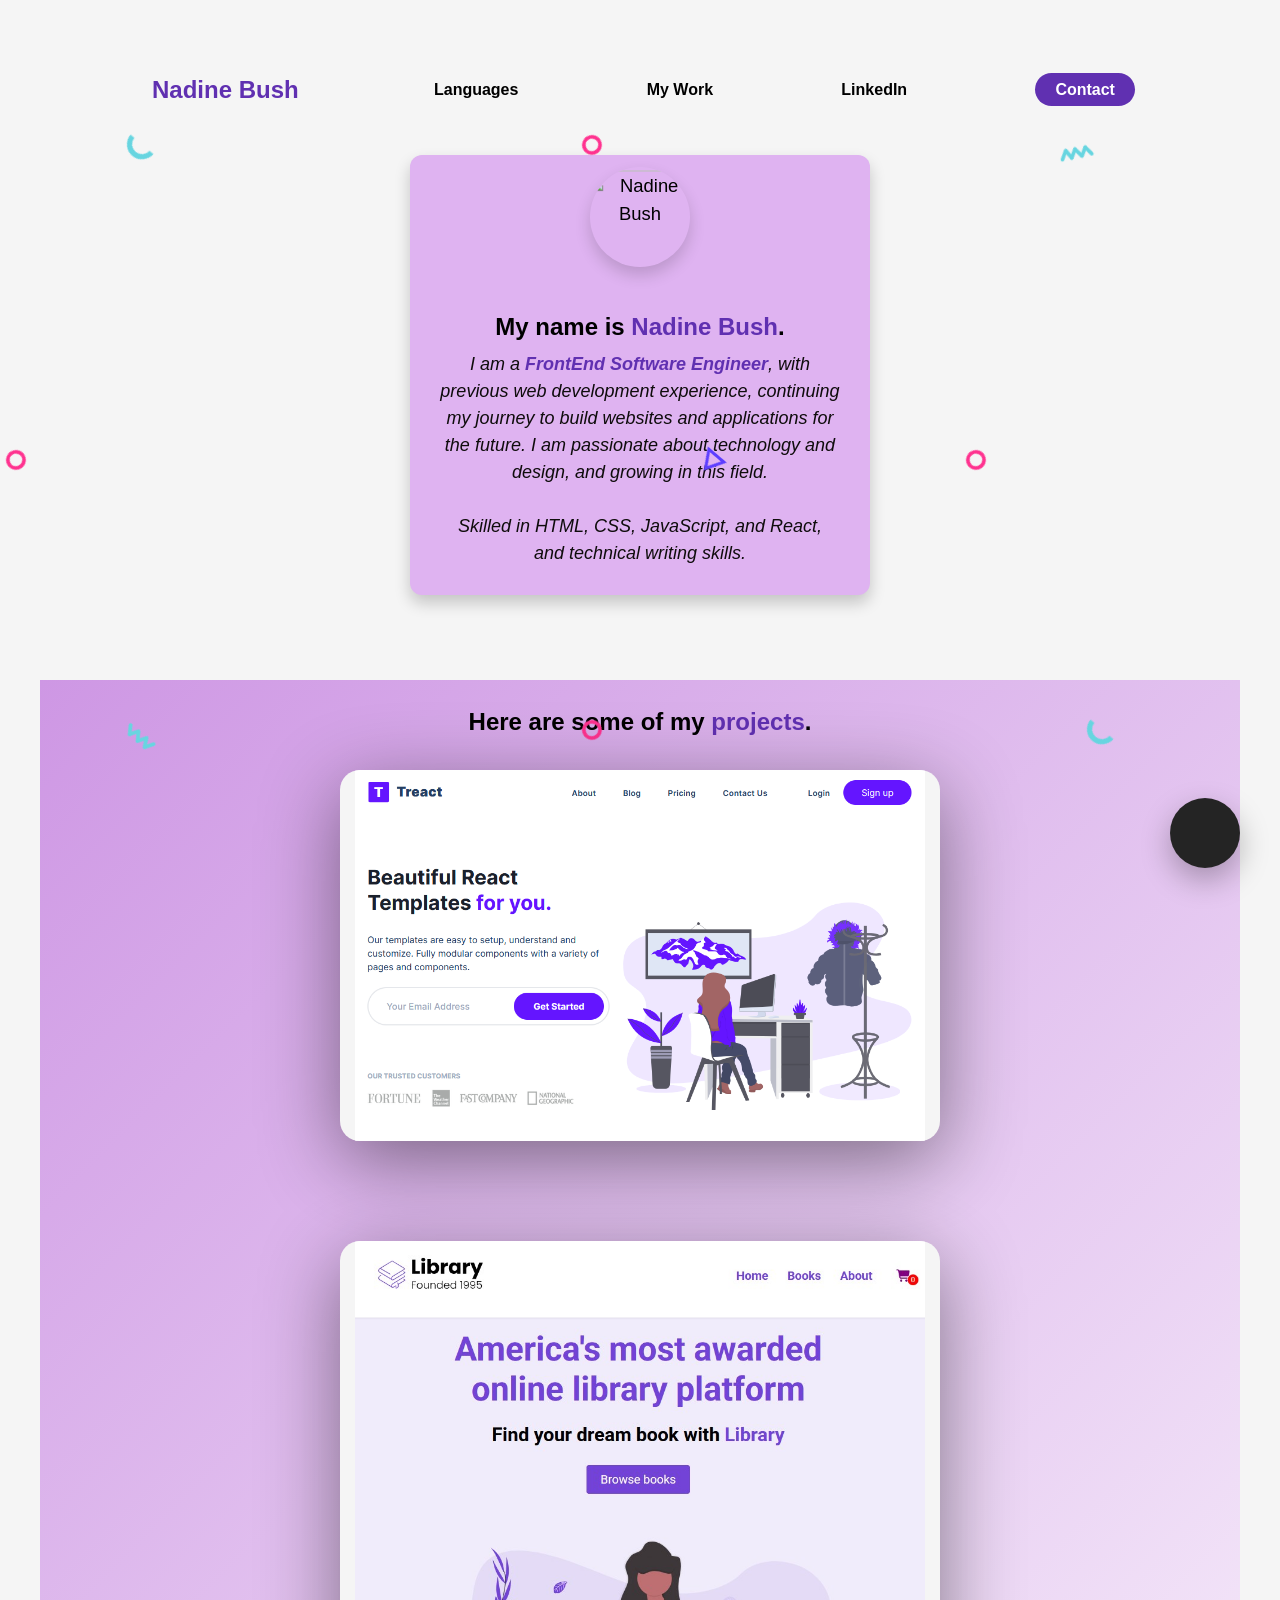
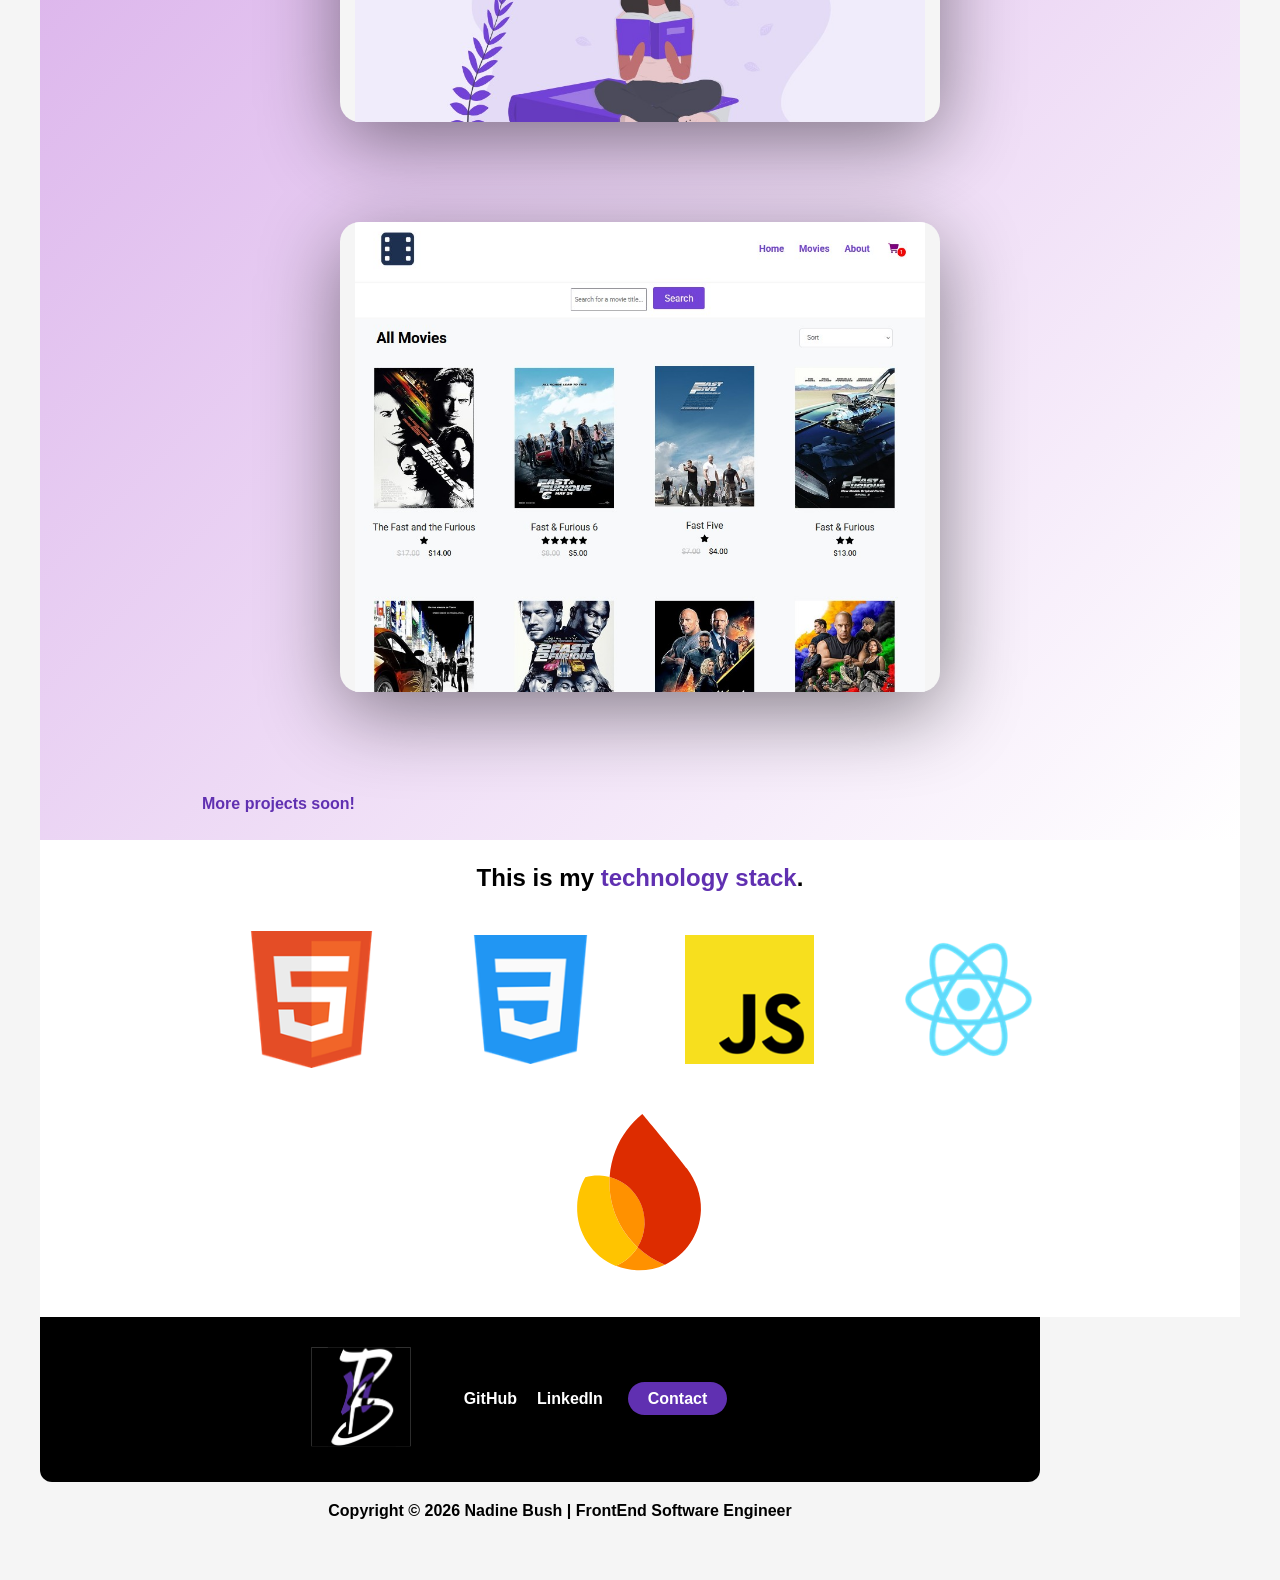
==== index.html @ 1be8227b "Minor changes save" ====
<met CHARSET="UTF-8">
<meta name="viewport" content="width=device=width, initial-scale-1.0">
<link rel="icon" href="assets/NB_Logo_purple.png" type="image/x-icon">
<link rel="stylesheet" href="styles.css">
<script src="index.js"></script>
<script src="https://kit.fontawesome.com/e74228a484.js" crossorigin="anonymous"></script>
<script type="text/javascript"
    src="https://cdn.jsdelivr.net/npm/@emailjs/browser@4/dist/email.min.js">
</script>
<script type="text/javascript">
   (function(){
      emailjs.init({
        publicKey: "72GuNLSPH8lOYWafw",
      });
   })();
</script>
<title>Nadine's E-Portfolio</title>
</head>
<body>
  <header>
      <nav class="nav__row">
    <div class="personal-logo">
     <li class="nav__link">Nadine Bush
      </li></div>
    <div class="nav__link">
        <ul class="nav__link">
           <li class="nav__link">
            <a href="#languages" class="nav__link--anchor
            link__hover-effect 
            link__hover-effect--purple">
            Languages</a></li></div>
          <li class="nav__link">
            <a href="#project" class="nav__link--anchor
            link__hover-effect link__hover-effect--purple">My Work</a></li>
            <li class="nav__link">
              <a href="http://www.linkedin.com/in/nadineabush" class="nav__link--anchor
            link__hover-effect 
            link__hover-effect--purple">LinkedIn</a></li>
            <li class="nav__link" onclick="toggleModal()"><a href="#" class="
            nav__link--anchor
            nav__link--anchor-primary">
            Contact</a></li>
           <!-- <li class="nav__link click" onclick="toggleContrast()">
:root, :host {
        <a class=" nav__link--anchor link__hover-effect link__hover-effect--black " href="#">
            <svg class="svg-inline--fa fa-circle-half-stroke" data-prefix="fas" data-icon="circle-half-stroke" role="img" viewBox="0 0 512 512" aria-hidden="true" data-fa-i2svg=""><path fill="currentColor" d="M448 256c0-106-86-192-192-192l0 384c106 0 192-86 192-192zM0 256a256 256 0 1 1 512 0 256 256 0 1 1 -512 0z"></path></svg>--><!-- <i class="fa-solid fa-circle-half-stroke"></i> Font Awesome fontawesome.com --></a>
        </li>
          </div>
            </nav>
  </header>
  <main id="landing-page" onmousemove="moveBackground(event)">
    <section class="About-Me">
    <div class="poster" id="About">
    <div>
      <div class="flex flex-1" id="About-Me">
      <div class="about-me__info row">
        <div class="about-me__info--container">
      <figure class="about-me__picture--mask">        
    <img src="assets/NadineBush.jpg" class="about-me__picture" alt="Nadine Bush">
    </figure>
    <br> <h1 class="about-me__info--title">My name is <span>Nadine Bush</span>.</h1>
    <p>I am a <span class="text--purple">FrontEnd Software Engineer</span>, with previous web development experience, continuing my journey to build websites and applications for the future. I am passionate about technology and design, and growing in this field.
    <br><br> Skilled in HTML, CSS, JavaScript, and React, <br> and technical writing skills.
</p></div>
  <!--*<a class="scroll" href="#project">
        <div class="scroll__icon click">
        </div>
      </a>
    
</div>-->    
</section>
  <a href="#">
    <button class="mail__btn click" onclick="toggleModal()">
      <i class="fa-solid fa-envelope"></i>
      </button>
      </a>
      <div class="modal">
      <div class="modal__half modal__about">
        <h3 class="modal__title modal__title--about"><span  class="text--black">Here's my</span><span></span> <span text--purple>Journey</span>.</h3>
        <h4 class="modal__sub-title modal__sub-title--about">FrontEnd Web Developer. <br>Graphic Designer. <br>Technical Writer.</h4>
<hr class="hr">
        <p class="modal__para">
          I am a <span class="text--purple">FrontEnd Web Developer</span>, with previous web development experience, continuing my journey to build websites and applications for the future. I am passionate about technology and design, and growing in this field.
          <br><br> Skilled in HTML, CSS, JavaScript, and React and technical writing skills.
        </p>
        <div class="modal__languages">
           <div class="language">
            <figure class="language__img--wrapper">
              <img src="assets/HTML5_Badge_512.png" alt="HTML Logo" class="language__img">
            </figure>
            <span class="language__name">HTML5</span>
          </div>
          <div class="language">
            <figure class="language__img--wrapper">
              <img src="assets/CSS3 Logo.png" alt="CSS Logo" class="language__img" />
            </figure>
            <span class="language__name">CSS3</span>
          </div>
          <div class="language">
            <figure class="language__img--wrapper">
              <img src="assets/JavaScript Logo.png"
                class="language__img" />
            </figure>
            <span class="language__name">JavaScript</span>
          </div>
             <div class="language">
            <figure class="language__img--wrapper">
              <img src="assets/React Logo.png" alt="React Logo"
                class="language__img" />
            </figure>
            <span class="language__name">React</span>
          </div>
          <div class="language">
            <figure class="language__img--wrapper">
              <img src="assets/Firebase_Logo.svg" alt="Firebase Logo" class="language__img">
            </figure>
            <span class="language__name">FireBase</span>
          </div>
        </div>
      </div>
      <div class="modal__half modal__contact">
        <svg class="svg-inline--fa fa-xmark click modal__exit" onclick="toggleModal()" data-prefix="fas" data-icon="xmark" role="img" viewBox="0 0 384 512" aria-hidden="true" data-fa-i2svg=""><path fill="currentColor" d="M55.1 73.4c-12.5-12.5-32.8-12.5-45.3 0s-12.5 32.8 0 45.3L147.2 256 9.9 393.4c-12.5 12.5-12.5 32.8 0 45.3s32.8 12.5 45.3 0L192.5 301.3 329.9 438.6c12.5 12.5 32.8 12.5 45.3 0s12.5-32.8 0-45.3L237.8 256 375.1 118.6c12.5-12.5 12.5-32.8 0-45.3s-32.8-12.5-45.3 0L192.5 210.7 55.1 73.4z"></path></svg><!-- <i class="fas fa-times modal__exit click" onclick="toggleModal()"></i> Font Awesome fontawesome.com -->
        <h3 class="modal__title modal__title--contact">
          <span class="text--black">Let's Connect</span> 
        </h3>
        <h3 class="modal__sub-title modal__sub-title--contact text--white">
          <p>Have a project in mind?</p>
          <p class="text--black">Drop me a message.</p>
          I'm currently open to new opportunities.
        </h3>
        <form id="contact__form" onsubmit="contact(event)">
          <div class="form__item">
            <label class="form__item--label">Name</label><br>
            <input class="input" name="user_name" type="text" required="">
          </div>
          <div class="form__item">
            <label class="form__item--label">Email</label><br>
            <input class="input" name="user_email" type="email" required="">
          </div>
          <div class="form__item">
            <label class="form__item--label">Message</label><br>
            <textarea class="input" name="message" type="text" required="">Tell me about your project...</textarea>
          </div>
          <button id="contact__submit" class="form__submit no-cursor">
            Submit
          </button>
        </form>
        <div class="modal__overlay modal__overlay--loading">
          <svg class="svg-inline--fa fa-spinner" data-prefix="fas" data-icon="spinner" role="img" viewBox="0 0 512 512" aria-hidden="true" data-fa-i2svg=""><path fill="currentColor" d="M208 48a48 48 0 1 1 96 0 48 48 0 1 1 -96 0zm0 416a48 48 0 1 1 96 0 48 48 0 1 1 -96 0zM48 208a48 48 0 1 1 0 96 48 48 0 1 1 0-96zm368 48a48 48 0 1 1 96 0 48 48 0 1 1 -96 0zM75 369.1A48 48 0 1 1 142.9 437 48 48 0 1 1 75 369.1zM75 75A48 48 0 1 1 142.9 142.9 48 48 0 1 1 75 75zM437 369.1A48 48 0 1 1 369.1 437 48 48 0 1 1 437 369.1z"></path></svg><!-- <i class="fas fa-spinner"></i> Font Awesome fontawesome.com -->
        </div>
        <div class="modal__overlay modal__overlay--success">
          Thanks for the message! <br>Looking forward to speaking to you soon.
        </div>
      </div>
    </div>
    <img src="assets/semi circle.svg" class="shape shape--0" style="transform: translate(58.05px, 0.05px) rotate(580.5deg);">
      <img src="assets/circle.svg" class="shape shape--1" style="transform: translate(-58.05px, -0.05px) rotate(-580.5deg);">
      <img src="assets/squiggly.svg" class="shape shape--2" style="transform: translate(34.95px, 0.35px) rotate(349.5deg);">
      <img src="assets/circle.svg" class="shape shape--3" style="transform: translate(-58.05px, -0.05px) rotate(-580.5deg);">
      <img src="assets/triangle.svg" class="shape shape--4" style="transform: translate(58.05px, 0.05px) rotate(580.5deg);">
      <img src="assets/circle.svg" class="shape shape--5" style="transform: translate(-58.05px, -0.05px) rotate(-580.5deg);">
      <img src="assets/squiggly.svg" class="shape shape--6" style="transform: translate(58.05px, 0.05px) rotate(580.5deg);">
      <img src="assets/circle.svg" class="shape shape--7" style="transform: translate(-58.05px, -0.05px) rotate(-580.5deg);">
      <img src="assets/semi circle.svg" class="shape shape--8" style="transform: translate(58.05px, 0.05px) rotate(580.5deg);">
  </section>   
  </section>   
  </section>   
    <section id="project">
    <div class="project__container container__gradient">
      <div class="row">
        <h1 class="section__title">Here are some of my <span class="text--purple">projects</span>.</h1>
        <ul class="project__list">
          <li class="project">
            <div class="project__wrapper project1">
              <img src="assets/Treact_Module2_NB.png" class="project__img" alt="Module 3 Final Project Preview">
              <div class="project__description">
                <h3 class="project__description--title">Module 3 Final Project Preview</h3>
                <h4 class="project__description--sub-title">
                  HTML, CSS, Responsive Design
                </h4>
                <p class="project__description--para">
                  Responsive front-end project demonstrating layout structure, clean sections, user-friendly navigation, and polished styling.
                </p>
                <div class="project__description--links">
                  <button class="button"><a href="https://nbush71.github.io/Treact2/" class="project__description--link" alt="Treact Module 3 Project"><span class="text--white">Treact Project</span>
                  </a></button>
                  <a href="http://www.github.com" target="_blank" class="project__description--link">
                    <i class="fa-brands fa-github"></i>
                  </a>
                </div>
              </div>
            </div>
          </li>
        <li class="project">
            <div class="project__wrapper project2">
              <img src="./assets/React_Library.jpg" class="project__img" alt="Project 2">
              <div class="project__description">
                <h3 class="project__description--title">Module 6 - E-Commerce App with React</h3>
                <h4 class="project__description--sub-title">HTML3, CSS3, JavaScript, React</h4>
                <p class="project__description--para">
                A e-commerce library app built with React featuring dynamic book browsing, API-driven filtering, and a fully functional shopping cart. <br>
                Built with modular components for navigation, highlights, featured books, and more, with responsive loading states throughout. Using GitHub and Vercel to host.
                </p>
                <div class="project__description--links">
                  <a href="https://www.github.com/nbush71" target="_blank" class="project__description--link">
                    <i class="fa-brands fa-github"></i>
                  </a>
                  <a href="https://e-com-react-self.vercel.app" class="project__description--link">
                    <i class="fa-brands fa-react"></i> React App
                  </a>
                </div>
              </div>
            </div>
          </li>
          <li class="project">
            <div class="project__wrapper project2">
              <img src="./assets/Movies_React.jpg" class="project__img" alt="Project 2">
              <div class="project__description">
                <h3 class="project__description--title">Module 7 - React Final - Movie App </h3>
                <h4 class="project__description--sub-title">HTML3, CSS3, JavaScript, React</h4>
                <p class="project__description--para">
                A Movie Search app built with React featuring dynamic movie browsing, API-driven filtering, and shopping cart. <br>
                Built with modular components for navigation, featured movies, filtering, and more, with responsive loading states throughout. Using GitHub and Vercel to host.
                </p>
                <div class="project__description--links">
                  <a href="https://www.github.com/nbush71" target="_blank" class="project__description--link">
                    <i class="fa-brands fa-github"></i>
                  </a>
                  <a href="https://movies-react-ashy-eight.vercel.app/" class="project__description--link">
                    <i class="fa-brands fa-react"></i> React App
                  </a>
                </div>
              </div>
            </div>
          </li>
                <div class="section__sub-title text--purple" >More projects soon! </div>
              </div>
            </div>
          </li>
        </ul>
      </div>
    </div>
  </section>
<section id="languages">
    <div class="language__container--background">
      <div class="row">
      <h1 class="section__title">This is my <span>technology stack</span>.</h1>
        <div class="language__list">
          <div class="language">
            <figure class="language__img--wrapper">
              <img src="assets/HTML5_Badge_512.png" alt="HTML Logo" class="language__img">
            </figure>
            <span class="language__name">HTML5</span>
          </div>
          <div class="language">
            <figure class="language__img--wrapper">
              <img src="assets/CSS3 Logo.png" alt="CSS Logo" class="language__img" />
            </figure>
            <span class="language__name">CSS3</span>
          </div>
          <div class="language">
            <figure class="language__img--wrapper">
              <img src="assets/JavaScript Logo.png"
                class="language__img" />
            </figure>
            <span class="language__name">JavaScript</span>
          </div>
          <br /><br />
          <div class="language">
            <figure class="language__img--wrapper">
              <img src="assets/React Logo.png" alt="React Logo"
                class="language__img" />
            </figure>
            <span class="language__name">React</span>
          </div>
          <div class="language">
            <figure class="language__img--wrapper">
              <img src="assets/Firebase_Logo.svg" alt="Firebase Logo"
                class="language__img" />
            </figure>
            <span class="language__name">FireBase</span>
          </div>
        </div>
      </div>
    </div>
  </section>
</main>
  <footer>
   <div class="footer__row">
    <div class="footer__container">
    <a href="#" class="footer__anchor">
 <figure><img src="assets/NB_logo_White_purple.svg" class="footer__logo--img"></figure>
        <span class="footer__logo--popper">
          Top
        </span></a>
        <div class="container">
        <div class="footer__social--list">
          <div class="row">
         <ul class="nav__link--list">
          <a href="http://www.github.com" target="_blank" class="
          footer__social--link
          link__hover-effect
          link__hover-effect--purple">GitHub</a>
         <a href="http://www.linkedin.com/in/nadineabush" target="_blank" class="
          footer__social--link
          link__hover-effect
          link__hover-effect--purple">LinkedIn</a>        
         <!--<a href="asset/Example Resume.pdf" target="_blank" class="
          footer__social--link
          link__hover-effect
          link__hover-effect--purple no-cursor
        " target="_blank">??</a>-->
        <li class="nav__link" onclick="toggleModal()"><a href="#" class="
            nav__link--anchor
            nav__link--anchor-primary">
            Contact</a></li>
           </div></div></footer>
         <div class="footer__copyright">Copyright &copy; 2026 Nadine Bush | FrontEnd Software Engineer</div></div></div>
</body>
---- styles.css ----
/* Basic styling for the document */
@import url('https://fonts.googleapis.com/css2?family=Google+Sans:ital,opsz,wght@0,17..18,400..700;1,17..18,400..700&family=Roboto+Condensed:ital,wght@0,100..900;1,100..900&display=swap');
* {    
    font-family: Google sans, sans-serif;
    padding: 0;
    margin: 0;
    box-sizing: border-box;
}
body {
        margin: 20px;
        padding: 20px;
        box-sizing: border-box;
        background: rgb(245, 245, 245);  /* fallback for old browsers */
        background: rgb(245, 245, 245); /* Chrome 10-25, Safari 5.1-6 */
        background: rgb(245, 245, 245); /* W3C, IE 10+/ Edge, Firefox 16+, Chrome 26+, Opera 12+, Safari 7+ */

    }

    html { 
      scroll-behavior: smooth;
    }

    h3, h4, h5, h6 {
        color:#6030b1;
        text-align: center;
        line-height: 1.5;
    }
    h1 {
        color: black;
        text-align: center;
        line-height: 1.5;
        font-size: 24px;
    }
    h2 {
    color: black;
    text-align: center;
    line-height: 1.5;
    font-size: 24px;
    }

    span {
        color:#6030b1;
        text-align: center;
        line-height: 1.5;
        font-style: bold;
    }

    p {
        line-height: 1.5;
        font-size: 12px;
        margin: 3px 3px;
    }

    a {
      text-decoration: none;
      position: relative;
      transition: opacity 300ms ease;
    }

    i:hover {
      opacity: 0.7;
    }

.no-cursor {
  cursor: not-allowed;
}

    .link__hover-effect:after {
      content: "";
      position: absolute;
      height: 3px;
      width: 0;
      bottom: -3px;
      right: 0;
      transition: all 300ms ease;
    }

    .link__hover-effect--white:after {
  background-color: #fff;
}
.link__hover-effect--black:after {
  background-color: #000;
}

.link__hover-effect--purple:after {
  background-color: #6030b1;
}
.link__hover-effect:hover:after {
  width: 100%;
  left: 0;
}

li {
list-style-type: none;
display: list-item;
unicode-bidi: isolate;
}

.img2 {
max-width: 50%;
height: auto;
}


.flex {
  display: flex;
}

.flex-1 {
  flex: 1;
}

.container {
  padding: 15px 0;
  border-color: #6030b1;
  border-radius: 12px;
  border-width: 3px;
  color: black;
  display: flex;
  gap: 1em;
  flex-wrap: wrap;
  align-items: center;
}

.container__gradient  { 
  padding: 20px;
  background: linear-gradient(135deg, #ce97e4, white);
}

.row {
  width: 100%;
  max-width: 900px;
  line-height: 1.5;
  margin: 0 auto;
  padding: 0 12px;
  gap: 15px;
  justify-content: center;
}

.text--purple {
  color: #6030b1;
  font-weight: bold;
}

.text--white {
color: white;
}

.text--black {
color: black;
}

section:nth-child(even) {
  background-color: #f8f8f8;
}

.section__title {
  margin-bottom: 15px;
}

.card {
  padding: 20px;
  margin: 0px auto;
  max-width: 80%;
  box-sizing: border-box;
  gap: 15px;
  box-shadow: 0 4px 8px 0 rgba(0,0,0,0.2);
  transition: 0.3s;
  width: 60%;
  border: 2px solid #741b8d;
  border-radius: 10px;
  display:flex
}
  .item1 {
  order: 1;
}

.item2 {
  order: 2;
}

.item3 {
  order: -1; /* moves to the front */
}

.card:hover {
  box-shadow: 0 8px 16px 0 rgba(0,0,0,0.2);
}

.gallery {
  display: flexbox;
  display: flexbox;
  flex-wrap: wrap;
  gap: 20px;
  justify-content: center;
  padding: 40px;
  background: linear-gradient(135deg, #ce97e4, white);
}

.card {
  background-color: white;
  border-radius: 10px;
  box-shadow: 0 4px 10px rgba(0,0,0,0.1);
  width: 250px;
  text-align: center;
  padding: 20px;
}

.card img {
  width: 100%;
  border-radius: 8px;
  margin-bottom: 15px;
}

.poster {
  background-color: #dfb3f1;
  border-radius: 12px;
  border: 6px;
  padding: 12px;
  width: 460px;
  height: 440px;
  margin: 15px auto;
  box-shadow: 0 8px 16px rgba(0, 0, 0, 0.20);
}
margin
.poster h1 {
  color: black;
  font-size: 28px;
  font-weight: 600;
  margin-bottom: 15px;
}

.poster p {
  color: #0f0c0c;
  font-size: 18px;
  font-style: italic;
}

.text--purple {
  color: #6030b1;
}
.text--white {
  color: white;
}

.button {
  background-color: #6030b1;
  color: white;
  padding: 5px 8px;
  border: none;
  border-radius: 10px;
  cursor: pointer;
  
}
#projects .button {
  background-color: #6030b1;
  color: white;
  padding: 5px 8px;
  border: none;
  border-radius: 500px;
  cursor: pointer;
  font-weight: bold;
}

.button:hover {
  background-color: #915cec;
}

.button::after {
font-weight: bold;
}

/* MAIL BUTTON */

.mail__btn {
  width: 70px;
  height: 70px;
  font-size: 32px;
  border-radius: 50%;
  border: none;
  background-color: #242424;
  color: white;
  position: fixed;
  bottom: 32px;
  right: 40px;
  z-index: 100;
  box-shadow: 0 12px 30px 0 rgb(0, 0, 0, 0.28);
}
.click {
  cursor: pointer;
  transition: all 300ms ease;
}

/* SCROLL */

.scroll {
  position: absolute;
  bottom: 150px;
  left: 50%;
  transform: translateX(-50%);
}

nav, .scroll, .header {
  opacity: 1;
  visibility: visible;
  transition: all 600ms 800ms;
}

.scroll__icon {
  width: 20px;
  height: 30px;
  border: 2px solid #242424;
  border-radius: 24px;
  display: flex;
  align-items: center;
  justify-content: center;
}

/* MODAL */
.modal {
  position: absolute;
  top: 50%;
  left: 50%;
  transform: translate(-50%, -50%);
  width: 90%;
  max-width: 900px;
  height: 700px;
  border-radius: 20px;
  overflow: hidden;
  display: flex;
  visibility: hidden;
  z-index: -1;
  transition: visibility 1s, z-index 1s, box-shadow 0.5s ease;
}
.modal--open .modal{
  z-index: 60;
  box-shadow: 0 20px 80px 0 rgb(0, 0, 0, 0.55);
  visibility: visible;
}
.modal__half {
  width: 50%;
  padding: 40px 72px;
  display: flex;
  flex-direction: column;
  justify-content: center;
  position: relative;
  transition: all 300ms ease-in;
}

.modal--open .modal__about,
.modal--open .modal__contact
{
  transform: translateX(0%);
}

.modal--open nav,
.modal--open .scroll,
.modal--open .header {
  opacity: 0;
  visibility: hidden;
  transition: all 400ms;
}

.modal__about {
  background-color: rgb(245, 245, 245);
  transform: translateX(-110%);
}

.modal__languages {
  display: flex;
  flex-wrap: wrap;
}

.modal__language {
  width: 25%;
  padding: 16px;
  position: relative;
  display: flex;
  flex-direction: column;
  align-items: center;
  transition: all 300ms ease;
}

.modal__language:hover .modal__language {
  transform: scale(1);
}

.modal__language:hover {
  filter: brightness(80%);
  transform: scale(0.9);
}

.modal__language--name {
  position: absolute;
  bottom: -10px;
  transform: scale(1);
  transition: all 300ms ease; 
  bottom: 0;
  font-size: 12px;
  opacity: 0;
  font-weight: bold;
  }

.modal__language--img {
  width: 100%;
  padding-bottom: 10px;
}

.hr {
 background-color: rgb(116, 100, 121);
 fill: rgb(116, 100, 121);
 margin: 10px;
 max-height: 5px;
}

.modal__contact {
  transform: translateX(110%);
  background-color: rgb(116, 100, 121);
  color: white;
}

.modal__title {
  font-size: 26px;
}

.modal__sub-title {
  margin: 12px 0 24px 0;
  font-size: 16px;
}

.modal__para {
  margin-bottom: 12px;
  line-height: 1.75;

}

.form__item {
  margin-bottom: 20px;
}

.form__submit {
  background-color: rgb(116, 100, 121);
  border: 2px solid rgb(116, 100, 121);
  color: white;
  font-weight: 700;
  width: 100%;
  max-width: 240px;
  padding: 12px 24px;
  font-size: 18px;
  transition: all 300ms ease;
  align-items: center;
}

.form__item--label {
  font-size: 14px;
  font-weight: bold;
  margin-top: 20px;
}

.form__submit:hover {
  border-color: #fff;
  background-color: transparent;
}

.form__submit:active {
  border-color: #915cec;
  color: #915cec;
}

input, textarea {
  width: 100%;
  background-color: rgb(116, 100, 121);
  color: #fff;
  outline: none;
  border: 3px solid #c0c4cc;
    border-top-width: 3px;
    border-top-style: solid;
    border-top-color: rgb(192, 196, 204);
    border-right-width: 3px;
    border-right-style: solid;
    border-right-color: rgb(192, 196, 204);
    border-left-width: 3px;
    border-left-style: solid;
    border-left-color: rgb(192, 196, 204);
  border-top: none;
  border-left: none;
  border-right: none;
  height: 40px;
  transition: all 300ms ease;
}

.modal__overlay {
  position: absolute;
  top: 0;
  left: 0;
  width: 100%;
  height: 100%;
  display: none;
  align-items: center;
  justify-content: center;
  z-index: -1;
}

.modal__overlay--loading {
  background-color: #242424;
  font-size: 80px;
}

.modal__overlay--success {
  background-color: #ce97e4;
  font-size: 40px;
  font-weight: 700;
  text-align: center;
  padding: 28px;
}

.modal__overlay--visible {
  z-index: 1;
  display: flex;
}

.fa-spinner {
  animation: spinner 750ms infinite linear;
}

@keyframes spinner {
  0% {
    transform: rotate(0);
  }

  100% {
    transform: rotate(360deg);
  }
}

.modal__exit {
  position: absolute;
  top: 30px;
  right: 40px;
  color: #fff;
  font-size: 36px;
  z-index: 100;
}

#landing-page {
  min-height: 100vh;
}

/* Shapes */
/* 
  SHAPES
  shapes on the first row 
  height = 15vh
  
  shapes on the second row 
  height = 50vh
  
  shapes on the third row 
  height = 80vh
  shapes on the first column
  width = 5vw
  
  shapes on the second column
  width = 50vw
  shapes on the third column
  width = 80vw
*/
.shape {
  position: fixed;
}
.shape--0 {
  top: 15vh;
  left: 5vw;
}
.shape--1 {
  top: 15vh;
  left: 50vw;
}
.shape--2 {
  top: 15vh;
  left: 80vw;
}
.shape--3 {
  top: 50vh;
  left: 5vw;
}
.shape--4 {
  top: 50vh;
  left: 50vw;
}
.shape--5 {
  top: 50vh;
  left: 80vw;
}
.shape--6 {
  top: 80vh;
  left: 5vw;
}
.shape--7 {
  top: 80vh;
  left: 50vw;
}
.shape--8 {
  top: 80vh;
  left: 80vw;
}


/* navigation bar */    
nav {
height: 100px;
width: 100%;
max-width: 1000px;
margin: 0 auto;
display: flex;
justify-content: space-between;
align-items: center;
}
    
.nav__link--list {
    display: flex;
    align-content: right;
    margin: 0 10px;
    gap: 20px;
}

.nav__link--anchor {
    margin: 5px;
    color: black;
    text-decoration: none;
    font-weight: 700;
} 

.nav__link:hover {
  color: #6030b1;
}

.nav__link--anchor-primary {
    background-color: #6030b1;
    padding: 8px 20px;
    border-radius: 50px;
    color: white;
    transition: all 300ms ease;
}

.nav__link--anchor-primary:hover {
    background-color: #6030b1;
}

.nav__logo {
  width: 30%;
  height: 30%;
  display: block;
  gap: 15px;
  max-width: 100%;
  padding: 12px;
  box-sizing: border-box;
}

.nav__row {
  justify-content: space-between;
}

.personal-logo {
font-size: 24px;
color: #6030b1;
margin: 0 12px;
font-weight: bold;
}

/* Banner layout */
.banner {
  display: flex;
  justify-content: center;
  align-items: center;
  height: 100vh;
  color: black;
  text-align: center;
  animation: fadeUp 1s ease-out;
  padding: 0 20px;
  background: linear-gradient(135deg, #ce97e4, white);
}

/* Banner content */
.banner__content {
  max-width: 600px;
  padding: 0 5vw;
}

/* Text styling */
.banner h1 {
  font-size: 6vw;
  margin-bottom: 20px;
}

.banner p {
  font-size: 2vw;
  margin-bottom: 30px;
}


/* ABOUT ME */

#about-me {
  min-height: 100vh;
  display: flex;
  flex-direction: column;
}

.About-Me {
  min-height: 60vh;
  display: flex;
  flex-direction: column;
}

.about-me__info {
  display: flex;
  flex-direction: column;
}

.about-me__info--container {
  display: flex;
  flex-direction: column;
  align-items: center;
  max-width: 600px;
  margin: 0 auto;
  text-align: center;
}

.about-me__picture {
  width: 110px;
  height: 108px;
  border-radius: 50%;
  overflow: hidden;
  box-shadow: 0 8px 16px rgba(0, 0, 0, 0.16);
  margin-bottom: 28px;
}

.about-me__picture--mask {
  width: 100px;
  height: 100px;
  border-radius: 50%;
  overflow: hidden;
  box-shadow: 0 8px 16px rgba(0, 0, 0, 0.16);
  margin-bottom: 15px;
  animation: animate-profile-picture 800ms 200ms backwards;
}

@keyframes animate-profile-picture {
  0% {
    transform: scale(0);
  }
  80% {
    transform: scale(1.1);
  }
  100% {
    transform: scale(1);
  }
}

.about-me__picture {
  width: 100%;
  /* Improving my own picture */
  transform: scale(1.15);
  padding-top: 10px;
  margin: 0 auto;
}

.about-me__info--title {
  margin: 3px 3px;
  animation: fade-up 650ms 400ms backwards;
}
.about-me__info--para {
  font-size: 18px;
  margin-bottom: 10px;
  animation: fade-up 650ms 600ms backwards;
}

.about-me__link {
  font-size: 20px;
  color: #242424;
  padding: 0 16px;
}

.about-me__links {
  animation: fade-up 650ms 800ms backwards;
}

@keyframes fade-up {
  0% {
    opacity: 0;
    transform: translateY(40px);
  }
  100% {
    opacity: 1;
    transform: translateY(0);
  }
}

.about-me__img--container {
  flex: 1;
  display: flex;
  align-items: center;
  gap: 1em;
}

.about-me__img {
  width: 100%;
  animation: fade-in 1200ms 800ms backwards;
}

@keyframes fade-in {
  0% {
    opacity: 0;
  }
  100% {
    opacity: 1;
  }
}

/*Tech Stack*/

.language__img {
  width: 90%;
  max-width: 90%;
  transition: all 300ms;
  gap: 1em;
  display: flex;
}

.language:hover .language__img {
  filter: brightness(80%);
  opacity: 0.86;
  transform: scale(0.9);
}

.language {
  width: 25%;
  display: flex;
  justify-content: center;
  position: relative;
}

.language__container {
  display: flex;
  gap: 15px
}

.language__container--background {
padding: 20px;
background-color: white;
}

.language__img--wrapper {
  font-size: 14px;
  display: flex;
  justify-content: center;
  align-items: center;
  padding: 20px 16px;
  image-rendering: 25%;
  background: none; 
  max-width: 800px;
}

.language__list {
  display: flex;
  justify-content: center;
  justify-items: center;
  width: 100%;
  flex-wrap: wrap;
  font-weight: bold;
  max-width: 876px;
}

.language__name {
  position: absolute;
  bottom: 0;
  transform: scale(0);
  transition: all 300ms;
  font-size: 20px;
  opacity: 0;
  font-weight: bold;
}
.language:hover .language__name {
  transform: scale(1);
  opacity: 1;
}

/* PROJECTS */

.project {
  margin-bottom: 100px;
  max-width: 900px;
  justify-items: center;
}

.project:last-child {
  margin-bottom: 40px;
}

.project__img {
  width: 100%;
  transition: all 500ms ease;
}

.project__wrapper {
  display: flex;
  box-shadow: 0 20px 80px rgba(0, 0, 0, 0.45);
  border-radius: 20px;
  overflow: hidden;
  position: relative;
  max-width: 500px;
  padding: 0 15px;
  flex-direction: column;
  align-items: center;
  margin: 0 auto;
  text-align: center;
  background-color: none;
}

.project1 {
  background-color: rgb(245, 245, 245);
  margin-bottom: 100px;
  max-width: 600px;
  justify-items: center;
}


.project2 {
  background-color: rgb(245, 245, 245);;
  margin-bottom: 100px;
  max-width: 600px;
  justify-items: center;
}

.project3 {
  background-color: rgb(245, 245, 245);;
  margin-bottom: 100px;
  max-width: 600px;
  justify-items: center;
}

.project__wrapper:before {
  content: "";
  position: absolute;
  top: 0;
  left: 0;
  height: 100%;
  width: 100%;
  background-color: #1c1d25;
  opacity: 0;
  transition: all 450ms ease;
  z-index: 2;
  transform: translateY(100%);
}

.project:hover .project__wrapper:before {
  transform: translateY(0);
  opacity: 0.7;
}

.project:hover .project__img {
 xt-alignxt-alignxt-align transform: scale(1.07);
  filter: blur(5px);
}

.project:hover .project__description {
  opacity: 1;
  transform: translateY(-50%);
}

.project__list {
  padding-top: 15px;
  align-content: center;
}

.project__description {
  position: absolute;
  top: 50%;
  left: 90px;
  transform: translateY(100%);
  max-width: 550px;
  z-index: 3;
  opacity: 0;
  transition: transform 450ms, opacity 300ms;
}

.project__description--title {
  font-size: 18px;
}

.project__description--para {
  margin: 14px 0;
}

.project__description--link {
  font-size: 14px;
  margin: 10px;
  color: white;
  font-weight: bold;
}

.project__description--title,
.project__description--sub-title,
.project__description--para,
.project__description--links {
  text-align: left;
  color: #fff;
}

.project__title {
  text-align: center;
  font-size: 20px;
}

.project__container {
  padding: 24px 0;
  color: black;
  display: flex;
  gap: 1em;
  flex-wrap: wrap;
  align-items: center;
}

/* FOOTER */

footer {
  background-color: none;
  padding: 0;
  border-width: 0;
  justify-content:space-between;
  border-radius: 12px;
  max-width: 1000px;
}

.footer__social--list {
  width: 25%;
  height: auto;
  max-width: 500px;
  display: flex;
  justify-content: space-between;
  margin-bottom: 15px;
  padding: 15px;
  position: relative;
  padding: 10px 15px
}

.footer__row {
  display: flex;
  flex-direction: column;
  align-items: center;
  padding: 0;
  background-color: black;
  color: none;
  border-bottom-left-radius: 12px;
  border-bottom-right-radius: 12px;
}

.footer__logo--img {
  width: 100px;
  height: 100px;
  display: flex;
  position: relative;
}

.footer__copyright,
.footer__logo--popper {
  color: black;
  font-weight: bold;
  text-align: center;
}

.footer__social--link {
  color: white;
  font-weight: bold;
  text-align: center;
}

.footer__container {
  margin-top: 15px;
  padding: 15px 0;
  border-color: #6030b1;
  border-radius: 12px;
  border-width: 3px;
  color: white;
  display: flex;
  gap: 1em;
  flex-wrap: wrap;
  align-items: center;
}

.footer__copyright {
  display:flex;
  flex-direction: column;
  align-items: center;
  font-weight: bold;
  margin: 20px;
  border-radius: 12px;
  max-width: 1000px;
}

.footer__logo--popper {
  position: absolute;
  right: 0;
  top: 30px;
  font-weight: 700;
  opacity: 0;
  transition: all 300ms ease;
  color: #915cec;
}

.footer__anchor {
  margin-bottom: 20px;
  position: relative;
  background: black;
}

.footer__anchor:hover .footer__logo--popper {
  transform: translateX(30px);
  opacity: 1;
}

/* Small phones, tablets, large smartphones */
@media (max-width: 768px) {
  nav {
    height: 68px;
  }

  h1 {
    font-size: 28px;
  }

  .about-me__info--para {
    font-size: 18px;
  }

  .language {
    width: calc(100% / 3);
  }

  .project__description--para {
    font-size: 14px;
  }

  .project__description {
    left: 30px;
    padding-right: 30px;
  }
}

/* SMALL PHONES */
@media (max-width: 540px) {
  .nav__link:not(:last-child) {
    display: none;
  }

  .project__wrapper {
    border-radius: 0;
  }

  .project__description {
    padding: 0;
    left: 0;
    width: 100%;
  }

  .project__description--para {
    display: none;
  }

  .project__description--links {
    display: flex;
    justify-content: center;
  }

  .project__description--title {
    font-size: 32px;
    line-height: 1;
    text-align: center;
  }

  .project__description--sub-title {
    text-align: center;
    margin: 12px 0;
  }

  .about-me__picture, .about-me__picture--mask {
    display: none;
  }

  .About-Me {
    min-width: 420px;
    min-height: 550px;
  }
  
  .project__container {
    max-width: 540px;
  }
}
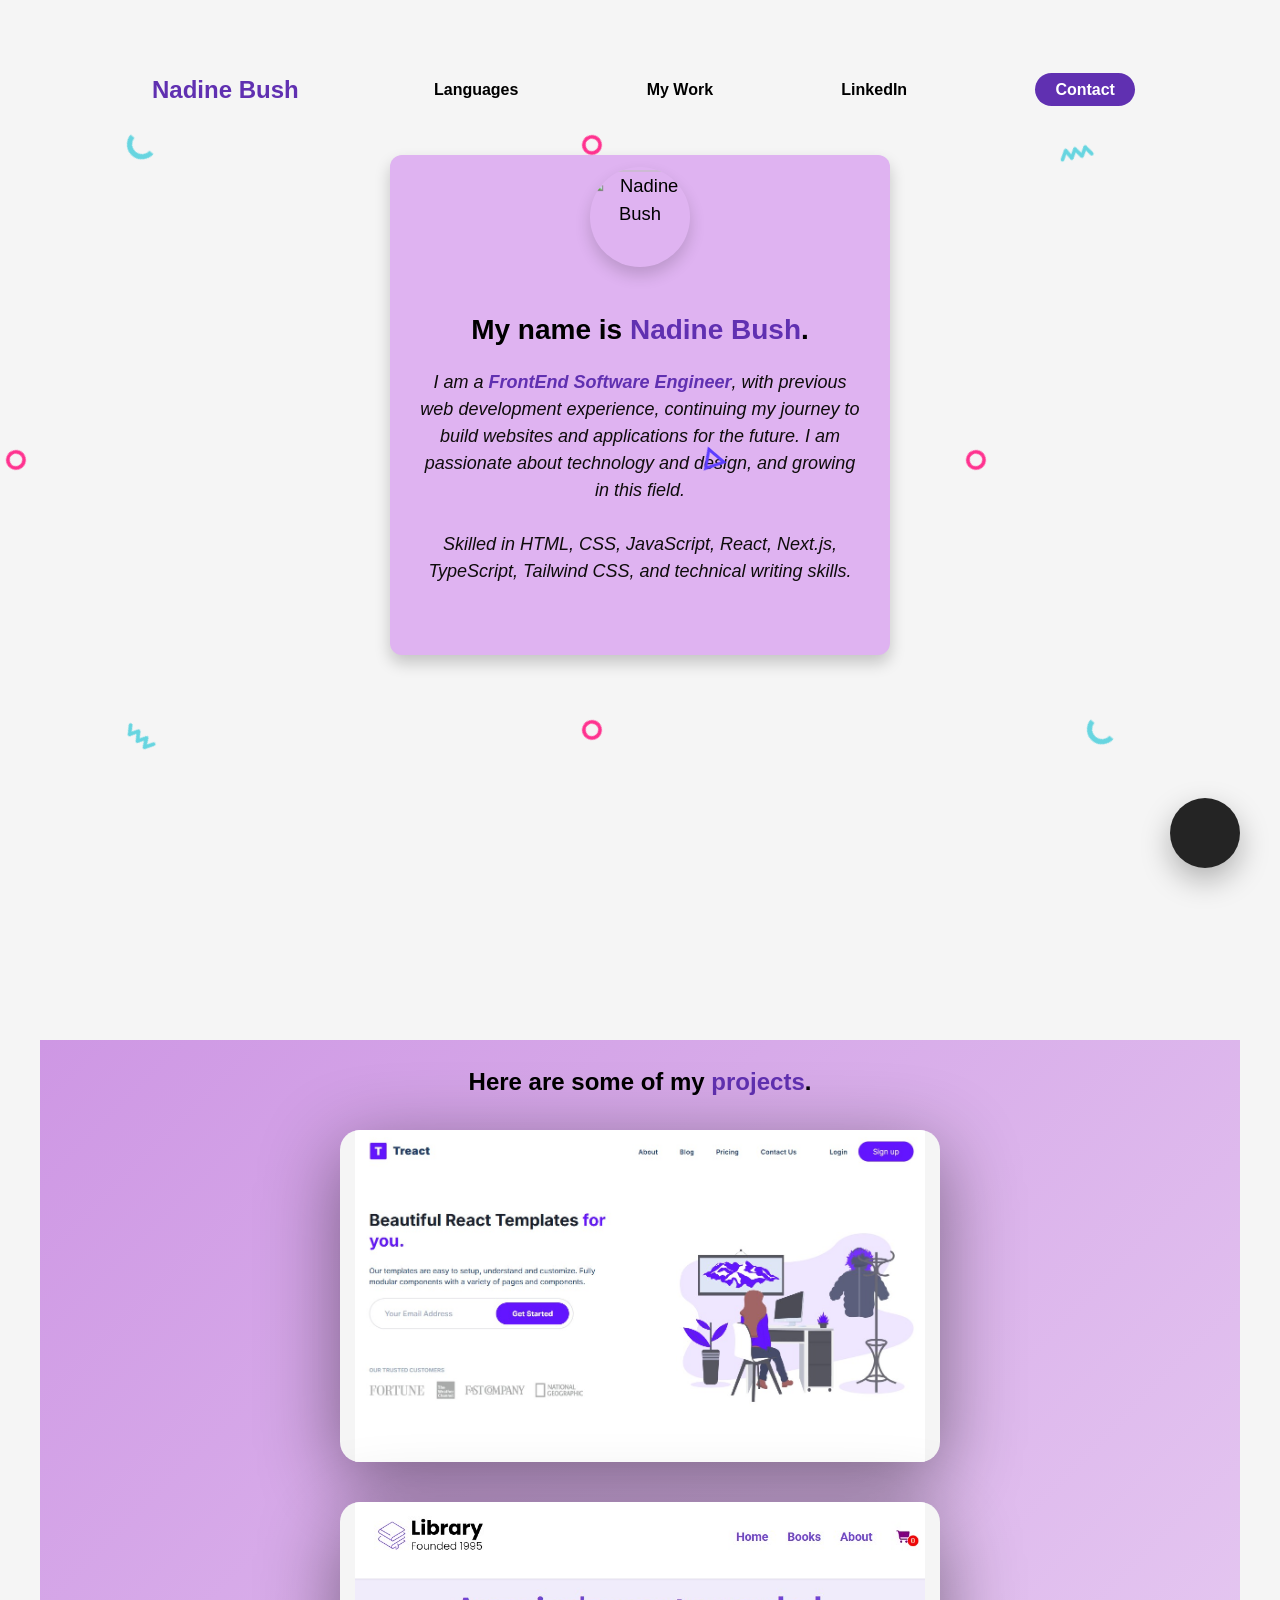
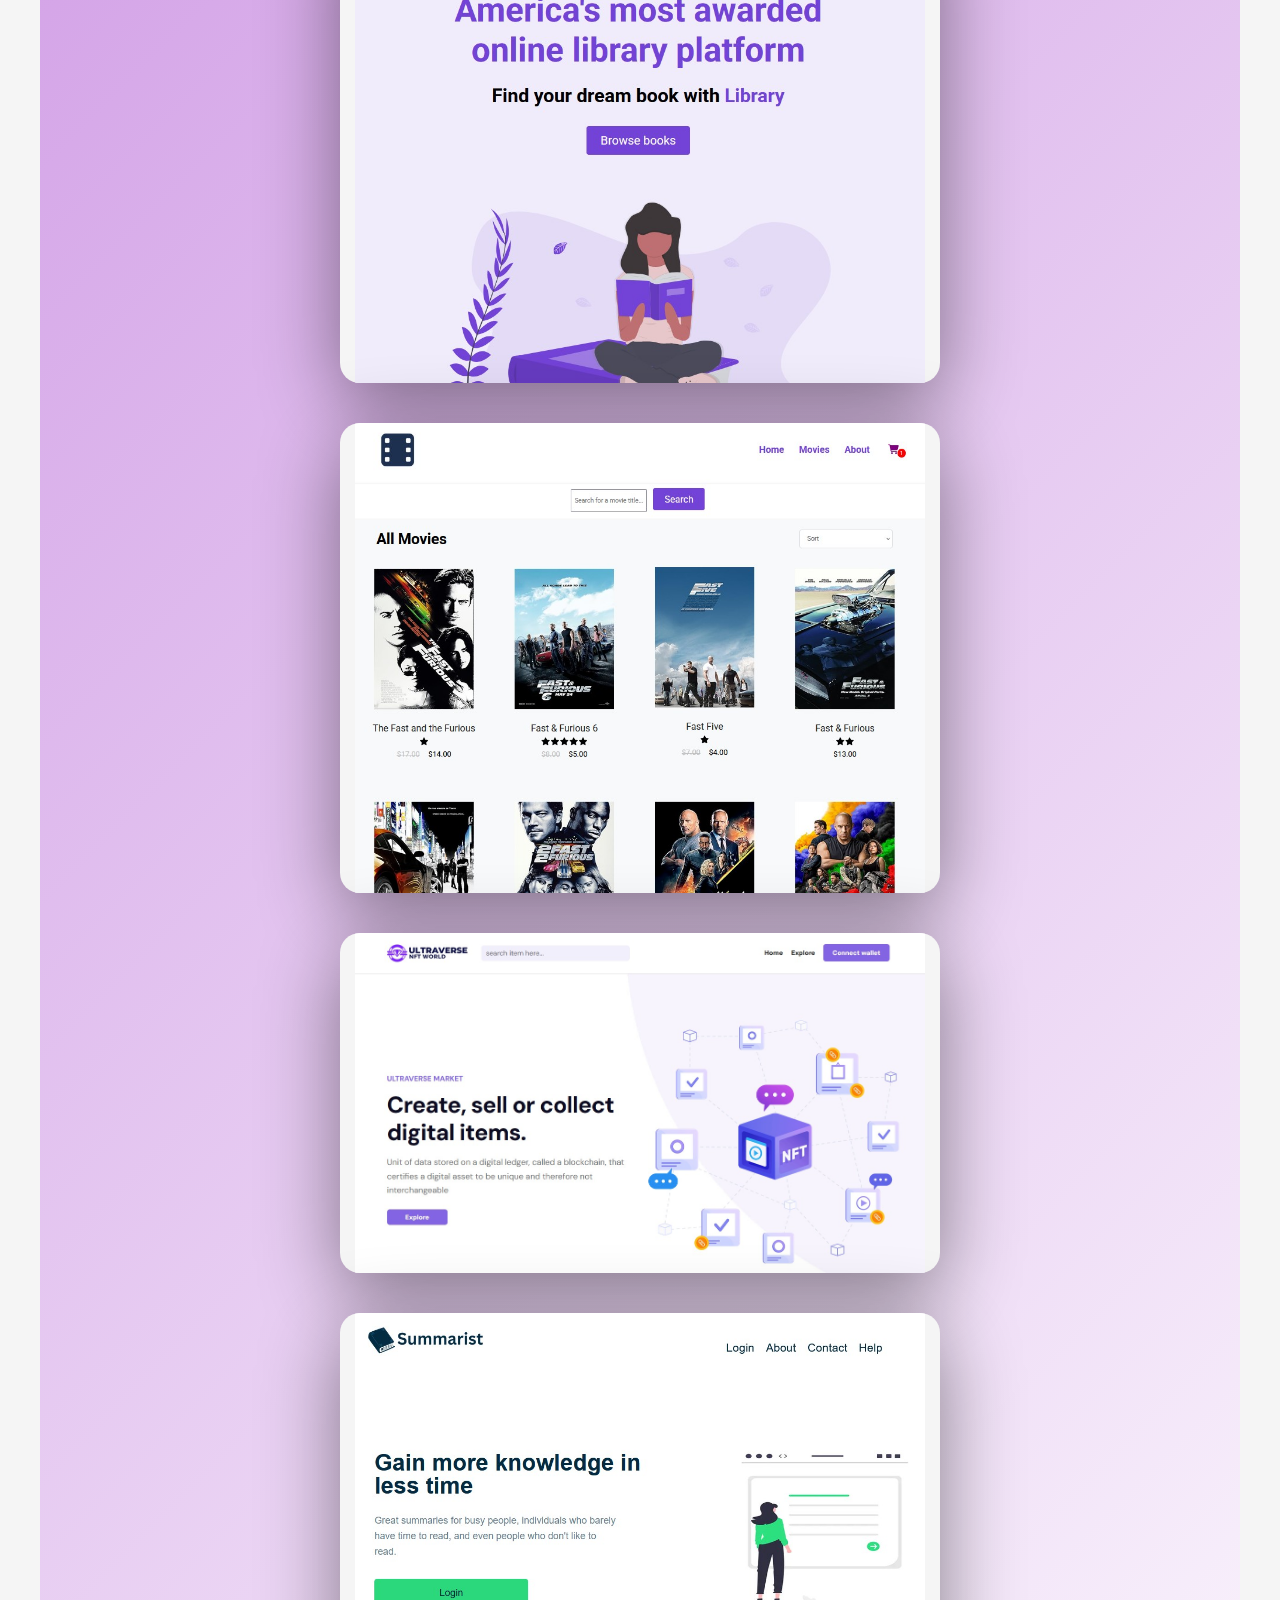
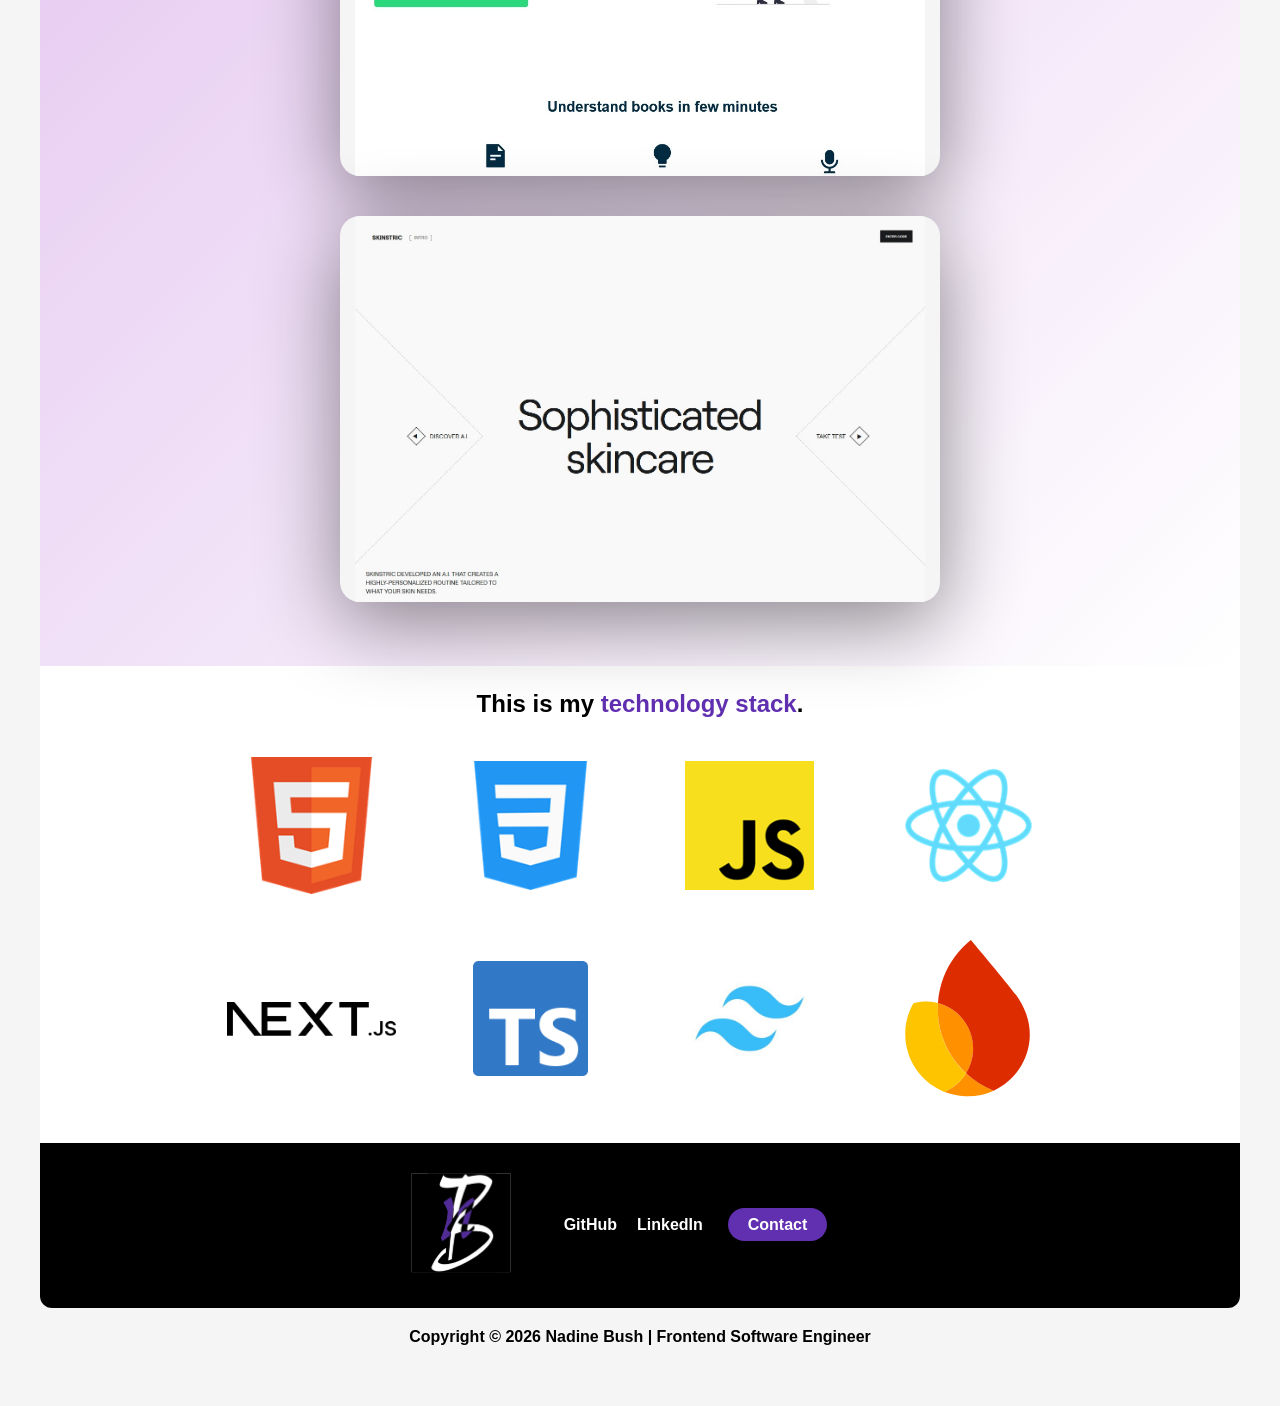
==== commit 2930020a: "Merge branch 'main' of https://github.com/nbush71/E-Portfolio updated with new tech stack and projec" ====
--- a/index.html
+++ b/index.html
@@ -1,159 +1,211 @@
-<met CHARSET="UTF-8">
-<meta name="viewport" content="width=device=width, initial-scale-1.0">
-<link rel="icon" href="assets/NB_Logo_purple.png" type="image/x-icon">
-<link rel="stylesheet" href="styles.css">
-<script src="index.js"></script>
-<script src="https://kit.fontawesome.com/e74228a484.js" crossorigin="anonymous"></script>
-<script type="text/javascript"
+<html lang="en">
+  <head>
+    <met CHARSET="UTF-8">
+      <meta name="viewport" content="width=device=width, initial-scale-1.0">
+      <link rel="icon" href="assets/NB_Logo_purple.png" type="image/x-icon">
+      <link rel="stylesheet" href="styles.css">
+      <script src="index.js"></script>
+      <script src="https://kit.fontawesome.com/e74228a484.js" crossorigin="anonymous"></script>
+      <script type="text/javascript"
     src="https://cdn.jsdelivr.net/npm/@emailjs/browser@4/dist/email.min.js">
 </script>
-<script type="text/javascript">
-   (function(){
-      emailjs.init({
-        publicKey: "72GuNLSPH8lOYWafw",
-      });
-   })();
-</script>
-<title>Nadine's E-Portfolio</title>
-</head>
-<body>
-  <header>
+      <script type="text/javascript">
+        (function () {
+          emailjs.init({
+            publicKey: "72GuNLSPH8lOYWafw",
+          });
+        })();
+      </script>
+      <title>Nadine's E-Portfolio</title>
+  </head>
+  <body>
+    <header>
       <nav class="nav__row">
-    <div class="personal-logo">
-     <li class="nav__link">Nadine Bush
-      </li></div>
-    <div class="nav__link">
-        <ul class="nav__link">
-           <li class="nav__link">
-            <a href="#languages" class="nav__link--anchor
+        <div class="personal-logo">
+          <li class="nav__link">Nadine Bush
+          </li></div>
+        <div class="nav__link">
+          <ul class="nav__link">
+            <li class="nav__link">
+              <a
+                href="#languages"
+                class="nav__link--anchor
             link__hover-effect 
-            link__hover-effect--purple">
-            Languages</a></li></div>
-          <li class="nav__link">
-            <a href="#project" class="nav__link--anchor
-            link__hover-effect link__hover-effect--purple">My Work</a></li>
-            <li class="nav__link">
-              <a href="http://www.linkedin.com/in/nadineabush" class="nav__link--anchor
+            link__hover-effect--purple"
+              >
+                Languages</a></li></div>
+        <li class="nav__link">
+          <a
+            href="#project"
+            class="nav__link--anchor
+            link__hover-effect link__hover-effect--purple"
+          >My Work</a></li>
+        <li class="nav__link">
+          <a
+            href="http://www.linkedin.com/in/nadineabush"
+            class="nav__link--anchor
             link__hover-effect 
-            link__hover-effect--purple">LinkedIn</a></li>
-            <li class="nav__link" onclick="toggleModal()"><a href="#" class="
+            link__hover-effect--purple"
+          >LinkedIn</a></li>
+        <li class="nav__link" onclick="toggleModal()"><a
+            href="#"
+            class="
             nav__link--anchor
-            nav__link--anchor-primary">
+            nav__link--anchor-primary"
+          >
             Contact</a></li>
-           <!-- <li class="nav__link click" onclick="toggleContrast()">
+        <!-- <li class="nav__link click" onclick="toggleContrast()">
 :root, :host {
         <a class=" nav__link--anchor link__hover-effect link__hover-effect--black " href="#">
             <svg class="svg-inline--fa fa-circle-half-stroke" data-prefix="fas" data-icon="circle-half-stroke" role="img" viewBox="0 0 512 512" aria-hidden="true" data-fa-i2svg=""><path fill="currentColor" d="M448 256c0-106-86-192-192-192l0 384c106 0 192-86 192-192zM0 256a256 256 0 1 1 512 0 256 256 0 1 1 -512 0z"></path></svg>--><!-- <i class="fa-solid fa-circle-half-stroke"></i> Font Awesome fontawesome.com --></a>
         </li>
-          </div>
-            </nav>
-  </header>
-  <main id="landing-page" onmousemove="moveBackground(event)">
-    <section class="About-Me">
-    <div class="poster" id="About">
-    <div>
-      <div class="flex flex-1" id="About-Me">
-      <div class="about-me__info row">
-        <div class="about-me__info--container">
-      <figure class="about-me__picture--mask">        
-    <img src="assets/NadineBush.jpg" class="about-me__picture" alt="Nadine Bush">
-    </figure>
-    <br> <h1 class="about-me__info--title">My name is <span>Nadine Bush</span>.</h1>
-    <p>I am a <span class="text--purple">FrontEnd Software Engineer</span>, with previous web development experience, continuing my journey to build websites and applications for the future. I am passionate about technology and design, and growing in this field.
-    <br><br> Skilled in HTML, CSS, JavaScript, and React, <br> and technical writing skills.
-</p></div>
-  <!--*<a class="scroll" href="#project">
-        <div class="scroll__icon click">
-        </div>
-      </a>
+        </div>
+      </nav>
+    </header>
+    <main id="landing-page" onmousemove="moveBackground(event)">
+      <section class="About-Me">
+        <div class="poster" id="About">
+          <div>
+            <div class="flex flex-1" id="About-Me">
+              <div class="about-me__info row">
+                <div class="about-me__info--container">
+                  <figure class="about-me__picture--mask">        
+                    <img src="assets/NadineBush.jpg" class="about-me__picture" alt="Nadine Bush">
+                  </figure>
+                  <br> <h1 class="about-me__info--title">My name is <span>Nadine Bush</span>.</h1>
+                  <p>I am a <span class="text--purple">FrontEnd Software Engineer</span>, with previous web development experience, continuing my journey to build websites and applications for the future. I am passionate about technology and design, and growing in this field.
+                    <br><br> Skilled in HTML, CSS, JavaScript, React, Next.js, TypeScript, Tailwind CSS, and technical writing skills.
+                  </p></div>
+                <!-- <a class="scroll" href="#project">
+                  <div class="scroll__icon click">
+                  </div>
+                </a> -->
     
-</div>-->    
-</section>
-  <a href="#">
-    <button class="mail__btn click" onclick="toggleModal()">
-      <i class="fa-solid fa-envelope"></i>
-      </button>
+              </div>    
+      </section>
+      <a href="#">
+        <button class="mail__btn click" onclick="toggleModal()">
+          <i class="fa-solid fa-envelope"></i>
+        </button>
       </a>
       <div class="modal">
-      <div class="modal__half modal__about">
-        <h3 class="modal__title modal__title--about"><span  class="text--black">Here's my</span><span></span> <span text--purple>Journey</span>.</h3>
-        <h4 class="modal__sub-title modal__sub-title--about">FrontEnd Web Developer. <br>Graphic Designer. <br>Technical Writer.</h4>
-<hr class="hr">
-        <p class="modal__para">
-          I am a <span class="text--purple">FrontEnd Web Developer</span>, with previous web development experience, continuing my journey to build websites and applications for the future. I am passionate about technology and design, and growing in this field.
-          <br><br> Skilled in HTML, CSS, JavaScript, and React and technical writing skills.
-        </p>
-        <div class="modal__languages">
-           <div class="language">
-            <figure class="language__img--wrapper">
-              <img src="assets/HTML5_Badge_512.png" alt="HTML Logo" class="language__img">
-            </figure>
-            <span class="language__name">HTML5</span>
+        <div class="modal__half modal__about">
+          <h3 class="modal__title modal__title--about"><span class="text--black">Here's my</span><span></span> <span text--purple>Journey</span>.</h3>
+          <h4 class="modal__sub-title modal__sub-title--about">FrontEnd Software Engineer <br>Graphic Designer <br>Technical Writer</h4>
+          <hr class="hr">
+          <p class="modal__para">
+            I am a <span class="text--purple">FrontEnd Software Engineer</span>, with previous web development experience, continuing my journey to build websites and applications for the future. I am passionate about technology and design, and growing in this field.
+            <br><br> Skilled in HTML, CSS, JavaScript, React, Next.js, TypeScript, Tailwind CSS, and technical writing skills.
+          </p>
+          <div class="modal__languages">
+            <div class="language">
+              <figure class="language__img--wrapper">
+                <img src="assets/HTML5_Badge_512.png" alt="HTML Logo" class="language__img">
+              </figure>
+              <span class="language__name" style="font-size: 12px;">HTML5</span>
+            </div>
+            <div class="language">
+              <figure class="language__img--wrapper">
+                <img src="assets/CSS3 Logo.png" alt="CSS Logo" class="language__img"/>
+              </figure>
+              <span class="language__name" style="font-size: 12px;">CSS3</span>
+            </div>
+            <div class="language">
+              <figure class="language__img--wrapper">
+                <img
+                  src="assets/JavaScript Logo.png"
+                  class="language__img"
+                />
+              </figure>
+              <span class="language__name" style="font-size: 12px;">JavaScript</span>
+            </div>
+            <div class="language">
+              <figure class="language__img--wrapper">
+                <img
+                  src="assets/React Logo.png"
+                  alt="React Logo"
+                  class="language__img"
+                />
+              </figure>
+              <span class="language__name" style="font-size: 12px;">React</span>
+            </div>
+            <div class="language">
+                <figure class="language__img--wrapper">
+                  <img
+                    src="assets/Next-js_Logo_1.png"
+                    alt="Next.js Logo"
+                    class="language__img"
+                  />
+                </figure>
+                <span class="language__name" style="font-size: 12px;">Next.js</span>
+              </div>
+              <div class="language">
+                <figure class="language__img--wrapper">
+                  <img
+                    src="assets/ts-logo-128.png"
+                    alt="TypeScript Logo"
+                    class="language__img"
+                  />
+                </figure>
+                <span class="language__name" style="font-size: 12px;">TypeScript</span>
+              </div>
+              <div class="language">
+                <figure class="language__img--wrapper">
+                  <img
+                    src="assets/TailwindCSS_logo.jpeg"
+                    alt="Tailwind CSS Logo"
+                    class="language__img"
+                  />
+                </figure>
+                <span class="language__name" style="font-size: 12px;">Tailwind CSS</span>
+              </div>
+              <div class="language">
+                <figure class="language__img--wrapper">
+                  <img
+                    src="assets/Firebase_Logo.svg"
+                    alt="Firebase Logo"
+                    class="language__img"
+                  />
+                </figure>
+                <span class="language__name" style="font-size: 12px;">Firebase</span>
+              </div>
           </div>
-          <div class="language">
-            <figure class="language__img--wrapper">
-              <img src="assets/CSS3 Logo.png" alt="CSS Logo" class="language__img" />
-            </figure>
-            <span class="language__name">CSS3</span>
+        </div>
+        <div class="modal__half modal__contact">
+          <svg class="svg-inline--fa fa-xmark click modal__exit" onclick="toggleModal()" data-prefix="fas" data-icon="xmark" role="img" viewBox="0 0 384 512" aria-hidden="true" data-fa-i2svg=""><path fill="currentColor" d="M55.1 73.4c-12.5-12.5-32.8-12.5-45.3 0s-12.5 32.8 0 45.3L147.2 256 9.9 393.4c-12.5 12.5-12.5 32.8 0 45.3s32.8 12.5 45.3 0L192.5 301.3 329.9 438.6c12.5 12.5 32.8 12.5 45.3 0s12.5-32.8 0-45.3L237.8 256 375.1 118.6c12.5-12.5 12.5-32.8 0-45.3s-32.8-12.5-45.3 0L192.5 210.7 55.1 73.4z"></path></svg><!-- <i class="fas fa-times modal__exit click" onclick="toggleModal()"></i> Font Awesome fontawesome.com -->
+          <h3 class="modal__title modal__title--contact">
+            <span class="text--black">Let's Connect</span> 
+          </h3>
+          <h3 class="modal__sub-title modal__sub-title--contact text--white">
+            Have a project in mind? <br />  <span class="text--black">Drop me a message.</span> <br>
+            I'm currently open to new opportunities.
+          </h3>
+          <form id="contact__form" onsubmit="contact(event)">
+            <div class="form__item">
+              <label class="form__item--label">Name</label><br>
+              <input class="input" name="user_name" type="text" required="">
+            </div>
+            <div class="form__item">
+              <label class="form__item--label">Email</label><br>
+              <input class="input" name="user_email" type="email" required="">
+            </div>
+            <div class="form__item">
+              <label class="form__item--label">Message</label><br>
+              <textarea class="input" name="message" type="text" required="">Tell me about your project...</textarea>
+            </div>
+            <button id="contact__submit" class="form__submit no-cursor">
+              Submit Message
+            </button>
+          </form>
+          <div class="modal__overlay modal__overlay--loading">
+            <svg class="svg-inline--fa fa-spinner" data-prefix="fas" data-icon="spinner" role="img" viewBox="0 0 512 512" aria-hidden="true" data-fa-i2svg=""><path fill="currentColor" d="M208 48a48 48 0 1 1 96 0 48 48 0 1 1 -96 0zm0 416a48 48 0 1 1 96 0 48 48 0 1 1 -96 0zM48 208a48 48 0 1 1 0 96 48 48 0 1 1 0-96zm368 48a48 48 0 1 1 96 0 48 48 0 1 1 -96 0zM75 369.1A48 48 0 1 1 142.9 437 48 48 0 1 1 75 369.1zM75 75A48 48 0 1 1 142.9 142.9 48 48 0 1 1 75 75zM437 369.1A48 48 0 1 1 369.1 437 48 48 0 1 1 437 369.1z"></path></svg><!-- <i class="fas fa-spinner"></i> Font Awesome fontawesome.com -->
           </div>
-          <div class="language">
-            <figure class="language__img--wrapper">
-              <img src="assets/JavaScript Logo.png"
-                class="language__img" />
-            </figure>
-            <span class="language__name">JavaScript</span>
+          <div class="modal__overlay modal__overlay--success">
+            Thanks for the message! <br>Looking forward to speaking to you soon.
           </div>
-             <div class="language">
-            <figure class="language__img--wrapper">
-              <img src="assets/React Logo.png" alt="React Logo"
-                class="language__img" />
-            </figure>
-            <span class="language__name">React</span>
-          </div>
-          <div class="language">
-            <figure class="language__img--wrapper">
-              <img src="assets/Firebase_Logo.svg" alt="Firebase Logo" class="language__img">
-            </figure>
-            <span class="language__name">FireBase</span>
-          </div>
         </div>
       </div>
-      <div class="modal__half modal__contact">
-        <svg class="svg-inline--fa fa-xmark click modal__exit" onclick="toggleModal()" data-prefix="fas" data-icon="xmark" role="img" viewBox="0 0 384 512" aria-hidden="true" data-fa-i2svg=""><path fill="currentColor" d="M55.1 73.4c-12.5-12.5-32.8-12.5-45.3 0s-12.5 32.8 0 45.3L147.2 256 9.9 393.4c-12.5 12.5-12.5 32.8 0 45.3s32.8 12.5 45.3 0L192.5 301.3 329.9 438.6c12.5 12.5 32.8 12.5 45.3 0s12.5-32.8 0-45.3L237.8 256 375.1 118.6c12.5-12.5 12.5-32.8 0-45.3s-32.8-12.5-45.3 0L192.5 210.7 55.1 73.4z"></path></svg><!-- <i class="fas fa-times modal__exit click" onclick="toggleModal()"></i> Font Awesome fontawesome.com -->
-        <h3 class="modal__title modal__title--contact">
-          <span class="text--black">Let's Connect</span> 
-        </h3>
-        <h3 class="modal__sub-title modal__sub-title--contact text--white">
-          <p>Have a project in mind?</p>
-          <p class="text--black">Drop me a message.</p>
-          I'm currently open to new opportunities.
-        </h3>
-        <form id="contact__form" onsubmit="contact(event)">
-          <div class="form__item">
-            <label class="form__item--label">Name</label><br>
-            <input class="input" name="user_name" type="text" required="">
-          </div>
-          <div class="form__item">
-            <label class="form__item--label">Email</label><br>
-            <input class="input" name="user_email" type="email" required="">
-          </div>
-          <div class="form__item">
-            <label class="form__item--label">Message</label><br>
-            <textarea class="input" name="message" type="text" required="">Tell me about your project...</textarea>
-          </div>
-          <button id="contact__submit" class="form__submit no-cursor">
-            Submit
-          </button>
-        </form>
-        <div class="modal__overlay modal__overlay--loading">
-          <svg class="svg-inline--fa fa-spinner" data-prefix="fas" data-icon="spinner" role="img" viewBox="0 0 512 512" aria-hidden="true" data-fa-i2svg=""><path fill="currentColor" d="M208 48a48 48 0 1 1 96 0 48 48 0 1 1 -96 0zm0 416a48 48 0 1 1 96 0 48 48 0 1 1 -96 0zM48 208a48 48 0 1 1 0 96 48 48 0 1 1 0-96zm368 48a48 48 0 1 1 96 0 48 48 0 1 1 -96 0zM75 369.1A48 48 0 1 1 142.9 437 48 48 0 1 1 75 369.1zM75 75A48 48 0 1 1 142.9 142.9 48 48 0 1 1 75 75zM437 369.1A48 48 0 1 1 369.1 437 48 48 0 1 1 437 369.1z"></path></svg><!-- <i class="fas fa-spinner"></i> Font Awesome fontawesome.com -->
-        </div>
-        <div class="modal__overlay modal__overlay--success">
-          Thanks for the message! <br>Looking forward to speaking to you soon.
-        </div>
-      </div>
-    </div>
-    <img src="assets/semi circle.svg" class="shape shape--0" style="transform: translate(58.05px, 0.05px) rotate(580.5deg);">
+      <img src="assets/semi circle.svg" class="shape shape--0" style="transform: translate(58.05px, 0.05px) rotate(580.5deg);">
       <img src="assets/circle.svg" class="shape shape--1" style="transform: translate(-58.05px, -0.05px) rotate(-580.5deg);">
       <img src="assets/squiggly.svg" class="shape shape--2" style="transform: translate(34.95px, 0.35px) rotate(349.5deg);">
       <img src="assets/circle.svg" class="shape shape--3" style="transform: translate(-58.05px, -0.05px) rotate(-580.5deg);">
@@ -162,158 +214,273 @@
       <img src="assets/squiggly.svg" class="shape shape--6" style="transform: translate(58.05px, 0.05px) rotate(580.5deg);">
       <img src="assets/circle.svg" class="shape shape--7" style="transform: translate(-58.05px, -0.05px) rotate(-580.5deg);">
       <img src="assets/semi circle.svg" class="shape shape--8" style="transform: translate(58.05px, 0.05px) rotate(580.5deg);">
-  </section>   
-  </section>   
-  </section>   
-    <section id="project">
-    <div class="project__container container__gradient">
-      <div class="row">
-        <h1 class="section__title">Here are some of my <span class="text--purple">projects</span>.</h1>
-        <ul class="project__list">
-          <li class="project">
-            <div class="project__wrapper project1">
-              <img src="assets/Treact_Module2_NB.png" class="project__img" alt="Module 3 Final Project Preview">
-              <div class="project__description">
-                <h3 class="project__description--title">Module 3 Final Project Preview</h3>
-                <h4 class="project__description--sub-title">
-                  HTML, CSS, Responsive Design
-                </h4>
-                <p class="project__description--para">
-                  Responsive front-end project demonstrating layout structure, clean sections, user-friendly navigation, and polished styling.
-                </p>
-                <div class="project__description--links">
-                  <button class="button"><a href="https://nbush71.github.io/Treact2/" class="project__description--link" alt="Treact Module 3 Project"><span class="text--white">Treact Project</span>
-                  </a></button>
-                  <a href="http://www.github.com" target="_blank" class="project__description--link">
-                    <i class="fa-brands fa-github"></i>
-                  </a>
-                </div>
-              </div>
-            </div>
-          </li>
-        <li class="project">
-            <div class="project__wrapper project2">
-              <img src="./assets/React_Library.jpg" class="project__img" alt="Project 2">
-              <div class="project__description">
-                <h3 class="project__description--title">Module 6 - E-Commerce App with React</h3>
-                <h4 class="project__description--sub-title">HTML3, CSS3, JavaScript, React</h4>
-                <p class="project__description--para">
-                A e-commerce library app built with React featuring dynamic book browsing, API-driven filtering, and a fully functional shopping cart. <br>
-                Built with modular components for navigation, highlights, featured books, and more, with responsive loading states throughout. Using GitHub and Vercel to host.
-                </p>
-                <div class="project__description--links">
-                  <a href="https://www.github.com/nbush71" target="_blank" class="project__description--link">
-                    <i class="fa-brands fa-github"></i>
-                  </a>
-                  <a href="https://e-com-react-self.vercel.app" class="project__description--link">
-                    <i class="fa-brands fa-react"></i> React App
-                  </a>
-                </div>
-              </div>
-            </div>
-          </li>
-          <li class="project">
-            <div class="project__wrapper project2">
-              <img src="./assets/Movies_React.jpg" class="project__img" alt="Project 2">
-              <div class="project__description">
-                <h3 class="project__description--title">Module 7 - React Final - Movie App </h3>
-                <h4 class="project__description--sub-title">HTML3, CSS3, JavaScript, React</h4>
-                <p class="project__description--para">
-                A Movie Search app built with React featuring dynamic movie browsing, API-driven filtering, and shopping cart. <br>
-                Built with modular components for navigation, featured movies, filtering, and more, with responsive loading states throughout. Using GitHub and Vercel to host.
-                </p>
-                <div class="project__description--links">
-                  <a href="https://www.github.com/nbush71" target="_blank" class="project__description--link">
-                    <i class="fa-brands fa-github"></i>
-                  </a>
-                  <a href="https://movies-react-ashy-eight.vercel.app/" class="project__description--link">
-                    <i class="fa-brands fa-react"></i> React App
-                  </a>
-                </div>
-              </div>
-            </div>
-          </li>
-                <div class="section__sub-title text--purple" >More projects soon! </div>
-              </div>
-            </div>
-          </li>
+      </section>   
+      </section>   
+      </section>   
+      <section id="project">
+        <div class="project__container container__gradient">
+          <div class="row">
+            <h1 class="section__title">Here are some of my <span class="text--purple">projects</span>.</h1>
+            <ul class="project__list">
+              <li class="project">
+                <div class="project__wrapper project1">
+                  <img src="assets/Treact.jpg" class="project__img" alt="Module 3 Final Project Preview">
+                  <div class="project__description">
+                    <h3 class="project__description--title">Module 3 Final Project Preview</h3>
+                    <h4 class="project__description--sub-title">
+                      HTML, CSS, Responsive Design
+                    </h4>
+                    <p class="project__description--para">
+                      Responsive front-end project demonstrating layout structure, clean sections, user-friendly navigation, and polished styling.
+                    </p>
+                    <div class="project__description--links">
+                    <a href="https://nbush71.github.io/Treact2/" class="project__description--link" alt="Treact Project"><span class="text--white">Treact Project</span>
+                        </a>
+                      <a href="http://www.github.com" target="_blank" class="project__description--link">
+                        <i class="fa-brands fa-github"></i>
+                      </a>
+                    </div>
+                  </div>
+                </div>
+              </li>
+              <li class="project">
+                <div class="project__wrapper project2">
+                  <img src="./assets/React_Library.jpg" class="project__img" alt="Project 2">
+                  <div class="project__description">
+                    <h3 class="project__description--title">Module 6 - E-Commerce App with React</h3>
+                    <h4 class="project__description--sub-title">HTML3, CSS3, JavaScript, React</h4>
+                    <p class="project__description--para">
+                      A e-commerce library app built with React featuring dynamic book browsing, API-driven <br/>filtering, and a fully functional shopping cart. <br/><br/>
+                      Built with modular components for navigation, highlights, featured books, and more, with responsive loading states throughout. Using GitHub and Vercel to host.
+                    </p>
+                    <div class="project__description--links">
+                      <a href="https://www.github.com/nbush71" target="_blank" class="project__description--link">
+                        <i class="fa-brands fa-github"></i>
+                      </a>
+                      <a href="https://e-com-react-self.vercel.app" class="project__description--link">
+                        <i class="fa-brands fa-react"></i> React App
+                      </a>
+                    </div>
+                  </div>
+                </div>
+              </li>
+              <li class="project">
+                <div class="project__wrapper project2">
+                  <img src="./assets/Movies_React.jpg" class="project__img" alt="Project 2">
+                  <div class="project__description">
+                    <h3 class="project__description--title">Module 7 - React Final - Movie App with React</h3>
+                    <h4 class="project__description--sub-title">HTML3, CSS3, JavaScript, React</h4>
+                    <p class="project__description--para">
+                      A Movie Search app built with React featuring dynamic movie browsing, API-driven <br/> filtering, and shopping cart. <br/><br/>
+                      Built with modular components for navigation, featured movies, filtering, and more, <br/> with responsive loading states throughout. Using GitHub and Vercel to host.
+                    </p>
+                    <div class="project__description--links">
+                      <a href="https://www.github.com/nbush71" target="_blank" class="project__description--link">
+                        <i class="fa-brands fa-github"></i>
+                      </a>
+                      <a href="https://movies-react-ashy-eight.vercel.app/" class="project__description--link">
+                        <i class="fa-brands fa-react"></i> React App
+                      </a>
+                    </div>
+                  </div>
+                </div>
+              </li>
+              <li class="project">
+                <div class="project__wrapper project2">
+                  <img src="./assets/Ultraverse.jpg" class="project__img" alt="Project 2">
+                  <div class="project__description">
+                    <h3 class="project__description--title">Module 8 - Virtual Internship - Ultraverse</h3>
+                    <h4 class="project__description--sub-title">React, HTML, CSS, JavaScript, GitHub and Vercel.</h4>
+                    <p class="project__description--para">
+                      The Ultraverse NFT World app built with React featuring dynamic content <br/> summarization, and API integration. <br/><br/>
+                      Built with modular components for navigation, featured content, search, carousel, <br/> timer and more, with responsive loading states throughout. Using GitHub and Vercel to host.
+                    </p>
+                    <div class="project__description--links">
+                      <a href="https://www.github.com/nbush71" target="_blank" class="project__description--link">
+                        <i class="fa-brands fa-github"></i>
+                      </a>
+                      <a href="https://nadine-internship.vercel.app/" class="project__description--link">
+                        <i class="fa-brands fa-react"></i> React App
+                      </a>
+                    </div>
+                  </div>
+                </div>
+              </li>
+              <li class="project">
+                <div class="project__wrapper project2">
+                  <img src="./assets/Summarist.jpg" class="project__img" alt="Project 2">
+                  <div class="project__description">
+                    <h3 class="project__description--title">Module 9 <br/> Advanced Virtual Internship - Summarist</h3>
+                    <h4 class="project__description--sub-title">React, Next.js, Tailwind CSS, JavaScript, Stripe, <br/>Redux, React-Icons, Firebase + Authentication, and Vercel</h4>
+                    <p class="project__description--para">
+                      A Summarist app built with React and Next.js featuring dynamic content <br/>summarization, API integration, and user authentication. <br/><br/>
+                      Built with modular components for navigation, featured content, login, search,<br/> and more, with responsive loading states throughout. Using GitHub and Vercel to host.
+                    </p>
+                    <div class="project__description--links">
+                      <a href="https://www.github.com/nbush71" target="_blank" class="project__description--link">
+                        <i class="fa-brands fa-github"></i>
+                      </a>
+                      <a href="https://adv-internship2.vercel.app/" class="project__description--link">
+                        <i class="fa-brands fa-react"></i> React App
+                      </a>
+                    </div>
+                  </div>
+                </div>
+              </li>
+              <li class="project">
+                <div class="project__wrapper project2">
+                  <img src="./assets/Skinstric.jpg" class="project__img" alt="Project 2">
+                  <div class="project__description">
+                    <h3 class="project__description--title">Module 12 <br/> Skinstric - Virtual Paid Internship - Summarist</h3>
+                    <h4 class="project__description--sub-title">React, Next.js, Tailwind CSS, JavaScript, AI-driven, <br/>GitHub and Vercel</h4>
+                    <p class="project__description--para">
+                      Real-world project creating a replica of the Skinstric skincare AI app built from scratch with <br/>React and Next.js featuring dynamic content summarization, and API integrations. <br/><br/>
+
+                      Built with modular components for navigation, featured content, search,<br/> Server-Side Rendering (SSR), Client-Side Rendering (CSR), and more, with responsive loading states throughout. Using GitHub and Vercel to host. 
+                    </p>
+                    <div class="project__description--links">
+                      <a href="https://github.com/nbush71/Skinstric" target="_blank" class="project__description--link">
+                        <i class="fa-brands fa-github"></i>
+                      </a>
+                      <a href="https://skinstric-sable.vercel.app/" class="project__description--link">
+                        <i class="fa-brands fa-react"></i> React App
+                      </a>
+                      <a href="http://skintric.ai/" target="_blank" class="project__description--link">Skinstric AI</a>
+                    </div>
+                  </div>
+                </div>
+              </li>
+          </div>
+        </div>
+        </li>
         </ul>
-      </div>
-    </div>
-  </section>
-<section id="languages">
-    <div class="language__container--background">
-      <div class="row">
-      <h1 class="section__title">This is my <span>technology stack</span>.</h1>
-        <div class="language__list">
-          <div class="language">
-            <figure class="language__img--wrapper">
-              <img src="assets/HTML5_Badge_512.png" alt="HTML Logo" class="language__img">
-            </figure>
-            <span class="language__name">HTML5</span>
+        </div>
+        </div>
+      </section>
+      <section id="languages">
+        <div class="language__container--background">
+          <div class="row">
+            <h1 class="section__title">This is my <span>technology stack</span>.</h1>
+            <div class="language__list">
+              <div class="language">
+                <figure class="language__img--wrapper">
+                  <img src="assets/HTML5_Badge_512.png" alt="HTML Logo" class="language__img">
+                </figure>
+                <span class="language__name">HTML5</span>
+              </div>
+              <div class="language">
+                <figure class="language__img--wrapper">
+                  <img src="assets/CSS3 Logo.png" alt="CSS Logo" class="language__img"/>
+                </figure>
+                <span class="language__name">CSS3</span>
+              </div>
+              <div class="language">
+                <figure class="language__img--wrapper">
+                  <img
+                    src="assets/JavaScript Logo.png"
+                    class="language__img"
+                  />
+                </figure>
+                <span class="language__name">JavaScript</span>
+              </div>
+              <br/><br/>
+              <div class="language">
+                <figure class="language__img--wrapper">
+                  <img
+                    src="assets/React Logo.png"
+                    alt="React Logo"
+                    class="language__img"
+                  />
+                </figure>
+                <span class="language__name">React</span>
+              </div>
+          
+              <div class="language">
+                <figure class="language__img--wrapper">
+                  <img
+                    src="assets/Next-js_Logo_1.png"
+                    alt="Next.js Logo"
+                    class="language__img"
+                  />
+                </figure>
+                <span class="language__name">Next.js</span>
+              </div>
+              <div class="language">
+                <figure class="language__img--wrapper">
+                  <img
+                    src="assets/ts-logo-128.png"
+                    alt="TypeScript Logo"
+                    class="language__img"
+                  />
+                </figure>
+                <span class="language__name">TypeScript</span>
+              </div>
+              <div class="language">
+                <figure class="language__img--wrapper">
+                  <img
+                    src="assets/TailwindCSS_logo.jpeg"
+                    alt="Tailwind CSS Logo"
+                    class="language__img"
+                  />
+                </figure>
+                <span class="language__name">Tailwind CSS</span>
+              </div>
+              <div class="language">
+                <figure class="language__img--wrapper">
+                  <img
+                    src="assets/Firebase_Logo.svg"
+                    alt="Firebase Logo"
+                    class="language__img"
+                  />
+                </figure>
+                <span class="language__name">Firebase</span>
+              </div>
+
+            </div>
           </div>
-          <div class="language">
-            <figure class="language__img--wrapper">
-              <img src="assets/CSS3 Logo.png" alt="CSS Logo" class="language__img" />
-            </figure>
-            <span class="language__name">CSS3</span>
-          </div>
-          <div class="language">
-            <figure class="language__img--wrapper">
-              <img src="assets/JavaScript Logo.png"
-                class="language__img" />
-            </figure>
-            <span class="language__name">JavaScript</span>
-          </div>
-          <br /><br />
-          <div class="language">
-            <figure class="language__img--wrapper">
-              <img src="assets/React Logo.png" alt="React Logo"
-                class="language__img" />
-            </figure>
-            <span class="language__name">React</span>
-          </div>
-          <div class="language">
-            <figure class="language__img--wrapper">
-              <img src="assets/Firebase_Logo.svg" alt="Firebase Logo"
-                class="language__img" />
-            </figure>
-            <span class="language__name">FireBase</span>
-          </div>
-        </div>
-      </div>
-    </div>
-  </section>
-</main>
-  <footer>
-   <div class="footer__row">
-    <div class="footer__container">
-    <a href="#" class="footer__anchor">
- <figure><img src="assets/NB_logo_White_purple.svg" class="footer__logo--img"></figure>
-        <span class="footer__logo--popper">
-          Top
-        </span></a>
-        <div class="container">
-        <div class="footer__social--list">
-          <div class="row">
-         <ul class="nav__link--list">
-          <a href="http://www.github.com" target="_blank" class="
+        </div>
+      </section>
+    </main>
+    <footer>
+      <div class="footer__row">
+        <div class="footer__container">
+          <a href="#" class="footer__anchor">
+            <figure><img src="assets/NB_logo_White_purple.svg" class="footer__logo--img"></figure>
+            <span class="footer__logo--popper">
+              Top
+            </span></a>
+          <div class="container">
+            <div class="footer__social--list">
+              <div class="row">
+                <ul class="nav__link--list">
+                  <a
+                    href="http://www.github.com"
+                    target="_blank"
+                    class="
           footer__social--link
           link__hover-effect
-          link__hover-effect--purple">GitHub</a>
-         <a href="http://www.linkedin.com/in/nadineabush" target="_blank" class="
+          link__hover-effect--purple"
+                  >GitHub</a>
+                  <a
+                    href="http://www.linkedin.com/in/nadineabush"
+                    target="_blank"
+                    class="
           footer__social--link
           link__hover-effect
-          link__hover-effect--purple">LinkedIn</a>        
-         <!--<a href="asset/Example Resume.pdf" target="_blank" class="
+          link__hover-effect--purple"
+                  >LinkedIn</a>        
+                  <!--<a href="asset/Example Resume.pdf" target="_blank" class="
           footer__social--link
           link__hover-effect
           link__hover-effect--purple no-cursor
         " target="_blank">??</a>-->
-        <li class="nav__link" onclick="toggleModal()"><a href="#" class="
+                  <li class="nav__link" onclick="toggleModal()"><a
+                      href="#"
+                      class="
             nav__link--anchor
-            nav__link--anchor-primary">
-            Contact</a></li>
-           </div></div></footer>
-         <div class="footer__copyright">Copyright &copy; 2026 Nadine Bush | FrontEnd Software Engineer</div></div></div>
-</body>
+            nav__link--anchor-primary"
+                    >
+                      Contact</a></li>
+              </div></div></footer>
+    <div class="footer__copyright">Copyright &copy; 2026 Nadine Bush | Frontend Software Engineer</div></div></div>
+  </body>
--- a/styles.css
+++ b/styles.css
@@ -38,6 +38,10 @@
     font-size: 24px;
     }
 
+
+    .text--white {
+        color: white;
+    }
     span {
         color:#6030b1;
         text-align: center;
@@ -217,12 +221,12 @@
   border-radius: 12px;
   border: 6px;
   padding: 12px;
-  width: 460px;
-  height: 440px;
+  width: 500px;
+  height: 500px;
   margin: 15px auto;
   box-shadow: 0 8px 16px rgba(0, 0, 0, 0.20);
 }
-margin
+
 .poster h1 {
   color: black;
   font-size: 28px;
@@ -268,6 +272,35 @@
 
 .button::after {
 font-weight: bold;
+}
+
+/* Dark Theme */
+
+.dark-theme .title,
+.dark-theme .section__title,
+.dark-theme .section__sub-title,
+.dark-theme .nav__link--anchor,
+.dark-theme .fa-adjust,
+.dark-theme .header__para
+{
+  color: white;
+}
+.dark-theme section {
+  background-color: #242424;
+}
+.dark-theme #personal-logo {
+  filter: none;
+}
+.dark-theme .scroll__icon {
+  border-color: white;
+}
+.dark-theme .scroll__icon:after,
+.dark-theme .link__hover-effect--black:after {
+  background-color: white;
+}
+.dark-theme .mail__btn {
+  background-color: white;
+  color: #242424;
 }
 
 /* MAIL BUTTON */
@@ -323,7 +356,7 @@
   left: 50%;
   transform: translate(-50%, -50%);
   width: 90%;
-  max-width: 900px;
+  max-width: 1100px;
   height: 700px;
   border-radius: 20px;
   overflow: hidden;
@@ -448,7 +481,7 @@
   padding: 12px 24px;
   font-size: 18px;
   transition: all 300ms ease;
-  align-items: center;
+  align-items: flex-start;
 }
 
 .form__item--label {
@@ -708,7 +741,7 @@
 }
 
 .About-Me {
-  min-height: 60vh;
+  min-height: 100vh;
   display: flex;
   flex-direction: column;
 }
@@ -889,8 +922,10 @@
 /* PROJECTS */
 
 .project {
-  margin-bottom: 100px;
-  max-width: 900px;
+  display: flex;
+  justify-content: center;
+  margin-bottom: 40px;
+  max-width: 876px;
   justify-items: center;
 }
 
@@ -905,6 +940,7 @@
 
 .project__wrapper {
   display: flex;
+  width: 100%;
   box-shadow: 0 20px 80px rgba(0, 0, 0, 0.45);
   border-radius: 20px;
   overflow: hidden;
@@ -920,7 +956,6 @@
 
 .project1 {
   background-color: rgb(245, 245, 245);
-  margin-bottom: 100px;
   max-width: 600px;
   justify-items: center;
 }
@@ -928,14 +963,12 @@
 
 .project2 {
   background-color: rgb(245, 245, 245);;
-  margin-bottom: 100px;
   max-width: 600px;
   justify-items: center;
 }
 
 .project3 {
   background-color: rgb(245, 245, 245);;
-  margin-bottom: 100px;
   max-width: 600px;
   justify-items: center;
 }
@@ -966,7 +999,7 @@
 
 .project:hover .project__description {
   opacity: 1;
-  transform: translateY(-50%);
+  transform: translate(-50%, -50%);
 }
 
 .project__list {
@@ -977,9 +1010,9 @@
 .project__description {
   position: absolute;
   top: 50%;
-  left: 90px;
-  transform: translateY(100%);
-  max-width: 550px;
+  left: 50%;
+  width: calc(100% - 24px);
+  transform: translate(-50%, 100%);
   z-index: 3;
   opacity: 0;
   transition: transform 450ms, opacity 300ms;
@@ -1008,6 +1041,13 @@
   color: #fff;
 }
 
+.project__description--title,
+.project__description--sub-title,
+.project__description--para,
+.project__description--links {
+  margin: 12px;
+}
+
 .project__title {
   text-align: center;
   font-size: 20px;
@@ -1030,7 +1070,6 @@
   border-width: 0;
   justify-content:space-between;
   border-radius: 12px;
-  max-width: 1000px;
 }
 
 .footer__social--list {
@@ -1096,7 +1135,7 @@
   font-weight: bold;
   margin: 20px;
   border-radius: 12px;
-  max-width: 1000px;
+
 }
 
 .footer__logo--popper {
@@ -1143,13 +1182,12 @@
   }
 
   .project__description {
-    left: 30px;
-    padding-right: 30px;
+    left: 50%;
   }
 }
 
 /* SMALL PHONES */
-@media (max-width: 540px) {
+@media (max-width: 480px) {
   .nav__link:not(:last-child) {
     display: none;
   }
@@ -1160,8 +1198,8 @@
 
   .project__description {
     padding: 0;
-    left: 0;
-    width: 100%;
+    left: 50%;
+    width: calc(100% - 24px);
   }
 
   .project__description--para {
@@ -1183,17 +1221,4 @@
     text-align: center;
     margin: 12px 0;
   }
-
-  .about-me__picture, .about-me__picture--mask {
-    display: none;
-  }
-
-  .About-Me {
-    min-width: 420px;
-    min-height: 550px;
-  }
-  
-  .project__container {
-    max-width: 540px;
-  }
 }
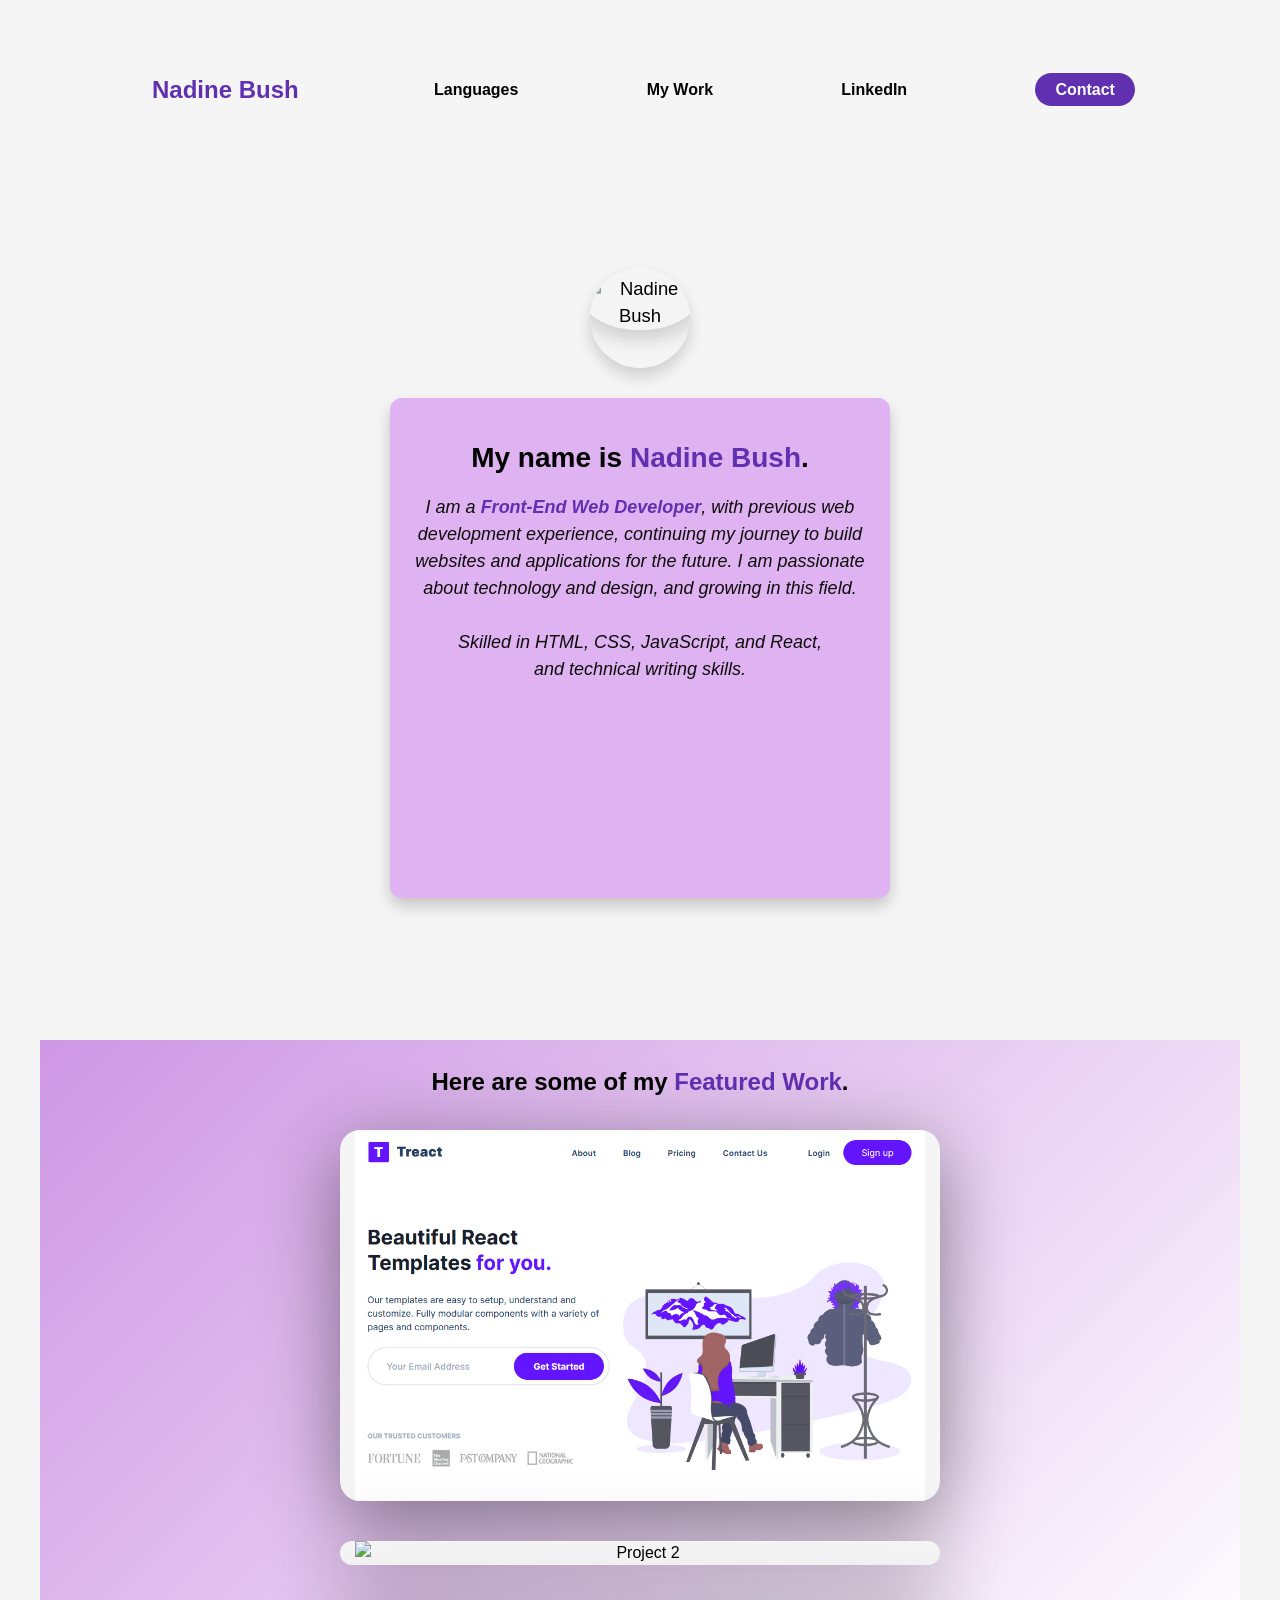
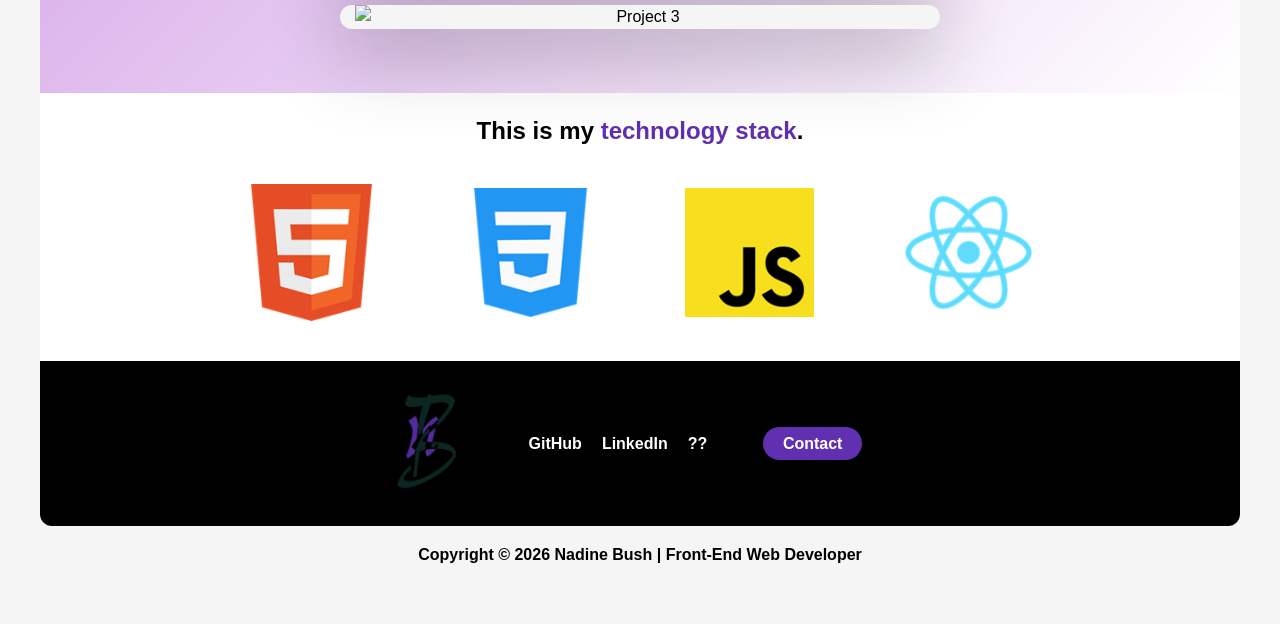
==== commit 61b2e631: "Merge branch 'main' of https://github.com/nbush71/E-Portfolio" ====
--- a/index.html
+++ b/index.html
@@ -1,35 +1,20 @@
+<!DOCTYPE html>
 <html lang="en">
-  <head>
-    <met CHARSET="UTF-8">
-      <meta name="viewport" content="width=device=width, initial-scale-1.0">
-      <link rel="icon" href="assets/NB_Logo_purple.png" type="image/x-icon">
-      <link rel="stylesheet" href="styles.css">
-      <script src="index.js"></script>
-      <script src="https://kit.fontawesome.com/e74228a484.js" crossorigin="anonymous"></script>
-      <script type="text/javascript"
-    src="https://cdn.jsdelivr.net/npm/@emailjs/browser@4/dist/email.min.js">
-</script>
-      <script type="text/javascript">
-        (function () {
-          emailjs.init({
-            publicKey: "72GuNLSPH8lOYWafw",
-          });
-        })();
-      </script>
-      <title>Nadine's E-Portfolio</title>
-  </head>
-  <body>
-    <header>
-      <nav class="nav__row">
-        <div class="personal-logo">
-          <li class="nav__link">Nadine Bush
-          </li></div>
-        <div class="nav__link">
-          <ul class="nav__link">
-            <li class="nav__link">
-              <a
-                href="#languages"
-                class="nav__link--anchor
+<head>
+<met CHARSET="UTF-8">
+<meta name="viewport" content="width=device=width, initial-scale-1.0">
+<link rel="stylesheet" href="styles.css">
+<script src="https://kit.fontawesome.com/e74228a484.js" crossorigin="anonymous"></script>
+<title>Nadine's E-Portfolio</title>
+</head>
+<body>
+  <header>
+  <nav class="nav__row">
+    <div class="personal-logo">Nadine Bush</div>
+    <div class="nav__link">
+        <ul class="nav__link">
+           <li class="nav__link">
+            <a href="#languages" class="nav__link--anchor
             link__hover-effect 
             link__hover-effect--purple"
               >
@@ -45,418 +30,158 @@
             href="http://www.linkedin.com/in/nadineabush"
             class="nav__link--anchor
             link__hover-effect 
-            link__hover-effect--purple"
-          >LinkedIn</a></li>
-        <li class="nav__link" onclick="toggleModal()"><a
-            href="#"
-            class="
+            link__hover-effect--purple">LinkedIn</a></li>
+            <li class="nav__link"><a href="mailto:nbush71@gmail.com" class="
             nav__link--anchor
-            nav__link--anchor-primary"
-          >
-            Contact</a></li>
-        <!-- <li class="nav__link click" onclick="toggleContrast()">
-:root, :host {
-        <a class=" nav__link--anchor link__hover-effect link__hover-effect--black " href="#">
-            <svg class="svg-inline--fa fa-circle-half-stroke" data-prefix="fas" data-icon="circle-half-stroke" role="img" viewBox="0 0 512 512" aria-hidden="true" data-fa-i2svg=""><path fill="currentColor" d="M448 256c0-106-86-192-192-192l0 384c106 0 192-86 192-192zM0 256a256 256 0 1 1 512 0 256 256 0 1 1 -512 0z"></path></svg>--><!-- <i class="fa-solid fa-circle-half-stroke"></i> Font Awesome fontawesome.com --></a>
-        </li>
-        </div>
-      </nav>
-    </header>
-    <main id="landing-page" onmousemove="moveBackground(event)">
-      <section class="About-Me">
-        <div class="poster" id="About">
-          <div>
-            <div class="flex flex-1" id="About-Me">
-              <div class="about-me__info row">
-                <div class="about-me__info--container">
-                  <figure class="about-me__picture--mask">        
-                    <img src="assets/NadineBush.jpg" class="about-me__picture" alt="Nadine Bush">
-                  </figure>
-                  <br> <h1 class="about-me__info--title">My name is <span>Nadine Bush</span>.</h1>
-                  <p>I am a <span class="text--purple">FrontEnd Software Engineer</span>, with previous web development experience, continuing my journey to build websites and applications for the future. I am passionate about technology and design, and growing in this field.
-                    <br><br> Skilled in HTML, CSS, JavaScript, React, Next.js, TypeScript, Tailwind CSS, and technical writing skills.
-                  </p></div>
-                <!-- <a class="scroll" href="#project">
-                  <div class="scroll__icon click">
-                  </div>
-                </a> -->
-    
-              </div>    
-      </section>
-      <a href="#">
-        <button class="mail__btn click" onclick="toggleModal()">
-          <i class="fa-solid fa-envelope"></i>
-        </button>
-      </a>
-      <div class="modal">
-        <div class="modal__half modal__about">
-          <h3 class="modal__title modal__title--about"><span class="text--black">Here's my</span><span></span> <span text--purple>Journey</span>.</h3>
-          <h4 class="modal__sub-title modal__sub-title--about">FrontEnd Software Engineer <br>Graphic Designer <br>Technical Writer</h4>
-          <hr class="hr">
-          <p class="modal__para">
-            I am a <span class="text--purple">FrontEnd Software Engineer</span>, with previous web development experience, continuing my journey to build websites and applications for the future. I am passionate about technology and design, and growing in this field.
-            <br><br> Skilled in HTML, CSS, JavaScript, React, Next.js, TypeScript, Tailwind CSS, and technical writing skills.
-          </p>
-          <div class="modal__languages">
-            <div class="language">
-              <figure class="language__img--wrapper">
-                <img src="assets/HTML5_Badge_512.png" alt="HTML Logo" class="language__img">
-              </figure>
-              <span class="language__name" style="font-size: 12px;">HTML5</span>
+            nav__link--anchor-primary">
+            Contact</a></li></div>
+            </nav>
+  </header>
+  <main>
+    <section class="About-Me">
+<div class="flex flex-1" id="About-Me">
+      <div class="about-me__info row">
+        <div class="about-me__info--container">
+          <figure class="about-me__picture--mask">
+    <img src="assets/NadineBush.jpg" class="about-me__picture" alt="Nadine Bush">
+    </figure>
+
+    <div class="poster" id="About">
+    <div>
+    <br> <h1 class="about-me__info--title">My name is <span>Nadine Bush</span>.</h1>
+    <p>I am a <span class="text--purple">Front-End Web Developer</span>, with previous web development experience, continuing my journey to build websites and applications for the future. I am passionate about technology and design, and growing in this field.
+    <br><br> Skilled in HTML, CSS, JavaScript, and React, <br> and technical writing skills.
+</p></div></div>
+
+    </section>
+    <section id="project">
+    <div class="project__container container__gradient">
+      <div class="row">
+        <h1 class="section__title">Here are some of my <span class="text--purple">Featured Work</span>.</h1>
+        <ul class="project__list">
+          <li class="project">
+            <div class="project__wrapper project1">
+              <img src="assets/Treact_Module2_NB.png" class="project__img" alt="Project 1">
+              <div class="project__description">
+                <h3 class="project__description--title">Module 3 Final Project Preview</h3>
+                <h4 class="project__description--sub-title">
+                  HTML, CSS, Responsive Design
+                </h4>
+                <p class="project__description--para">
+                  Responsive front-end project demonstrating layout structure, clean sections, user-friendly navigation, and polished styling.
+                </p>
+                <div class="project__description--links">
+                  <button class="button"><a href="https://nbush71.github.io/Treact2/" class="project__description--link" alt="Treact Module 3 Project"><span class="text--white">Treact Project</span>
+                  </a></button>  
+                  <a href="http://wwww.github.com" target="_blank" class="project__description--link">
+                    <i class="fa-brands fa-github"></i>
+                  </a>
+                
+                </div>
+              </div>
             </div>
-            <div class="language">
-              <figure class="language__img--wrapper">
-                <img src="assets/CSS3 Logo.png" alt="CSS Logo" class="language__img"/>
-              </figure>
-              <span class="language__name" style="font-size: 12px;">CSS3</span>
+          </li>
+          <li class="project">
+            <div class="project__wrapper project2">
+              <img src="" class="project__img" alt="Project 2">
+              <div class="project__description">
+                <h3 class="project__description--title">Project 2</h3>
+                <h4 class="project__description--sub-title">
+                  HTML, CSS, Responsive Design
+                </h4>
+                <p class="project__description--para">
+                Lorem ipsum dolor sit amet, consectetur adipiscing elit. Sed diam leo, scelerisque sed odio eget,
+                  luctus faucibus augue. Fusce volutpat iaculis dapibus. Lorem ipsum dolor sit amet, consectetur
+                  adipiscing elit. Maecenas id eleifend libero. In hac habitasse platea dictumst.
+                </p>
+                <div class="project__description--links">
+                    <button class="button"><a href="project website" class="project__description--link" alt="Project 2"><span class="text--white">Project 2</span>
+                  </a></button>  
+                  <a href="http://wwww.github.com" target="_blank" class="project__description--link">
+                    <i class="fa-brands fa-github"></i>
+                  </a>
+                
+                </div>
+              </div>
             </div>
-            <div class="language">
-              <figure class="language__img--wrapper">
-                <img
-                  src="assets/JavaScript Logo.png"
-                  class="language__img"
-                />
-              </figure>
-              <span class="language__name" style="font-size: 12px;">JavaScript</span>
+          </li>
+          <li class="project">
+            <div class="project__wrapper project3">
+              <img src="./assets/loopit.png" class="project__img" alt="Project 3">
+              <div class="project__description">
+                <h3 class="project__description--title">Project 3</h3>
+                <h4 class="project__description--sub-title">
+                  Html, CSS, JavaScript
+                </h4>
+                <p class="project__description--para">
+                  Lorem ipsum dolor sit amet, consectetur adipiscing elit. Sed diam leo, scelerisque sed odio eget,
+                  luctus faucibus augue. Fusce volutpat iaculis dapibus. Lorem ipsum dolor sit amet, consectetur
+                  adipiscing elit. Maecenas id eleifend libero. In hac habitasse platea dictumst.
+                </p>
+                <div class="project__description--links">
+                    <button class="button"><a href="project website" class="project__description--link" alt="Project 3"><span class="text--white">Project 3</span>
+                  </a></button>  
+                  <a href="http://wwww.github.com" target="_blank" class="project__description--link">
+                    <i class="fa-brands fa-github"></i>
+                  </a>
+                
+                </div>
+              </div>
             </div>
-            <div class="language">
-              <figure class="language__img--wrapper">
-                <img
-                  src="assets/React Logo.png"
-                  alt="React Logo"
-                  class="language__img"
-                />
-              </figure>
-              <span class="language__name" style="font-size: 12px;">React</span>
-            </div>
-            <div class="language">
-                <figure class="language__img--wrapper">
-                  <img
-                    src="assets/Next-js_Logo_1.png"
-                    alt="Next.js Logo"
-                    class="language__img"
-                  />
-                </figure>
-                <span class="language__name" style="font-size: 12px;">Next.js</span>
-              </div>
-              <div class="language">
-                <figure class="language__img--wrapper">
-                  <img
-                    src="assets/ts-logo-128.png"
-                    alt="TypeScript Logo"
-                    class="language__img"
-                  />
-                </figure>
-                <span class="language__name" style="font-size: 12px;">TypeScript</span>
-              </div>
-              <div class="language">
-                <figure class="language__img--wrapper">
-                  <img
-                    src="assets/TailwindCSS_logo.jpeg"
-                    alt="Tailwind CSS Logo"
-                    class="language__img"
-                  />
-                </figure>
-                <span class="language__name" style="font-size: 12px;">Tailwind CSS</span>
-              </div>
-              <div class="language">
-                <figure class="language__img--wrapper">
-                  <img
-                    src="assets/Firebase_Logo.svg"
-                    alt="Firebase Logo"
-                    class="language__img"
-                  />
-                </figure>
-                <span class="language__name" style="font-size: 12px;">Firebase</span>
-              </div>
-          </div>
-        </div>
-        <div class="modal__half modal__contact">
-          <svg class="svg-inline--fa fa-xmark click modal__exit" onclick="toggleModal()" data-prefix="fas" data-icon="xmark" role="img" viewBox="0 0 384 512" aria-hidden="true" data-fa-i2svg=""><path fill="currentColor" d="M55.1 73.4c-12.5-12.5-32.8-12.5-45.3 0s-12.5 32.8 0 45.3L147.2 256 9.9 393.4c-12.5 12.5-12.5 32.8 0 45.3s32.8 12.5 45.3 0L192.5 301.3 329.9 438.6c12.5 12.5 32.8 12.5 45.3 0s12.5-32.8 0-45.3L237.8 256 375.1 118.6c12.5-12.5 12.5-32.8 0-45.3s-32.8-12.5-45.3 0L192.5 210.7 55.1 73.4z"></path></svg><!-- <i class="fas fa-times modal__exit click" onclick="toggleModal()"></i> Font Awesome fontawesome.com -->
-          <h3 class="modal__title modal__title--contact">
-            <span class="text--black">Let's Connect</span> 
-          </h3>
-          <h3 class="modal__sub-title modal__sub-title--contact text--white">
-            Have a project in mind? <br />  <span class="text--black">Drop me a message.</span> <br>
-            I'm currently open to new opportunities.
-          </h3>
-          <form id="contact__form" onsubmit="contact(event)">
-            <div class="form__item">
-              <label class="form__item--label">Name</label><br>
-              <input class="input" name="user_name" type="text" required="">
-            </div>
-            <div class="form__item">
-              <label class="form__item--label">Email</label><br>
-              <input class="input" name="user_email" type="email" required="">
-            </div>
-            <div class="form__item">
-              <label class="form__item--label">Message</label><br>
-              <textarea class="input" name="message" type="text" required="">Tell me about your project...</textarea>
-            </div>
-            <button id="contact__submit" class="form__submit no-cursor">
-              Submit Message
-            </button>
-          </form>
-          <div class="modal__overlay modal__overlay--loading">
-            <svg class="svg-inline--fa fa-spinner" data-prefix="fas" data-icon="spinner" role="img" viewBox="0 0 512 512" aria-hidden="true" data-fa-i2svg=""><path fill="currentColor" d="M208 48a48 48 0 1 1 96 0 48 48 0 1 1 -96 0zm0 416a48 48 0 1 1 96 0 48 48 0 1 1 -96 0zM48 208a48 48 0 1 1 0 96 48 48 0 1 1 0-96zm368 48a48 48 0 1 1 96 0 48 48 0 1 1 -96 0zM75 369.1A48 48 0 1 1 142.9 437 48 48 0 1 1 75 369.1zM75 75A48 48 0 1 1 142.9 142.9 48 48 0 1 1 75 75zM437 369.1A48 48 0 1 1 369.1 437 48 48 0 1 1 437 369.1z"></path></svg><!-- <i class="fas fa-spinner"></i> Font Awesome fontawesome.com -->
-          </div>
-          <div class="modal__overlay modal__overlay--success">
-            Thanks for the message! <br>Looking forward to speaking to you soon.
+          </li>
+        </ul>
+      </div>
+    </div>
+  </section>
+<section id="languages">
+    <div class="language__container--background">
+      <div class="row">
+      <h1 class="section__title">This is my <span>technology stack</span>.</h1>
+        <div class="language__list">
+          <div class="language">
+            <figure class="language__img--wrapper">
+              <img src="assets/HTML5_Badge_512.png" alt="HTML Logo" class="language__img" />
+            </figure>
+            <span class="language__name">HTML5</span>
+          </div>
+          <div class="language">
+            <figure class="language__img--wrapper">
+              <img src="assets/CSS3 Logo.png" alt="CSS Logo" class="language__img" />
+            </figure>
+            <span class="language__name">CSS3</span>
+          </div>
+          <div class="language">
+            <figure class="language__img--wrapper">
+              <img src="assets/JavaScript Logo.png"
+                class="language__img" />
+            </figure>
+            <span class="language__name">JavaScript</span>
+          </div>
+             <div class="language">
+            <figure class="language__img--wrapper">
+              <img src="assets/React Logo.png" alt="React Logo"
+                class="language__img" />
+            </figure>
+            <span class="language__name">React</span>
           </div>
         </div>
       </div>
-      <img src="assets/semi circle.svg" class="shape shape--0" style="transform: translate(58.05px, 0.05px) rotate(580.5deg);">
-      <img src="assets/circle.svg" class="shape shape--1" style="transform: translate(-58.05px, -0.05px) rotate(-580.5deg);">
-      <img src="assets/squiggly.svg" class="shape shape--2" style="transform: translate(34.95px, 0.35px) rotate(349.5deg);">
-      <img src="assets/circle.svg" class="shape shape--3" style="transform: translate(-58.05px, -0.05px) rotate(-580.5deg);">
-      <img src="assets/triangle.svg" class="shape shape--4" style="transform: translate(58.05px, 0.05px) rotate(580.5deg);">
-      <img src="assets/circle.svg" class="shape shape--5" style="transform: translate(-58.05px, -0.05px) rotate(-580.5deg);">
-      <img src="assets/squiggly.svg" class="shape shape--6" style="transform: translate(58.05px, 0.05px) rotate(580.5deg);">
-      <img src="assets/circle.svg" class="shape shape--7" style="transform: translate(-58.05px, -0.05px) rotate(-580.5deg);">
-      <img src="assets/semi circle.svg" class="shape shape--8" style="transform: translate(58.05px, 0.05px) rotate(580.5deg);">
-      </section>   
-      </section>   
-      </section>   
-      <section id="project">
-        <div class="project__container container__gradient">
+    </div>
+  </section>
+</main>
+  <footer>
+   <div class="footer__row">
+    <div class="footer__container">
+    <a href="#" class="footer__anchor">
+ <figure><img src="assets/NB_Logo_purple.png" class="footer__logo--img"></figure>
+        <span class="footer__logo--popper">
+          Top
+        </span></a>
+        <div class="container">
+        <div class="footer__social--list">
           <div class="row">
-            <h1 class="section__title">Here are some of my <span class="text--purple">projects</span>.</h1>
-            <ul class="project__list">
-              <li class="project">
-                <div class="project__wrapper project1">
-                  <img src="assets/Treact.jpg" class="project__img" alt="Module 3 Final Project Preview">
-                  <div class="project__description">
-                    <h3 class="project__description--title">Module 3 Final Project Preview</h3>
-                    <h4 class="project__description--sub-title">
-                      HTML, CSS, Responsive Design
-                    </h4>
-                    <p class="project__description--para">
-                      Responsive front-end project demonstrating layout structure, clean sections, user-friendly navigation, and polished styling.
-                    </p>
-                    <div class="project__description--links">
-                    <a href="https://nbush71.github.io/Treact2/" class="project__description--link" alt="Treact Project"><span class="text--white">Treact Project</span>
-                        </a>
-                      <a href="http://www.github.com" target="_blank" class="project__description--link">
-                        <i class="fa-brands fa-github"></i>
-                      </a>
-                    </div>
-                  </div>
-                </div>
-              </li>
-              <li class="project">
-                <div class="project__wrapper project2">
-                  <img src="./assets/React_Library.jpg" class="project__img" alt="Project 2">
-                  <div class="project__description">
-                    <h3 class="project__description--title">Module 6 - E-Commerce App with React</h3>
-                    <h4 class="project__description--sub-title">HTML3, CSS3, JavaScript, React</h4>
-                    <p class="project__description--para">
-                      A e-commerce library app built with React featuring dynamic book browsing, API-driven <br/>filtering, and a fully functional shopping cart. <br/><br/>
-                      Built with modular components for navigation, highlights, featured books, and more, with responsive loading states throughout. Using GitHub and Vercel to host.
-                    </p>
-                    <div class="project__description--links">
-                      <a href="https://www.github.com/nbush71" target="_blank" class="project__description--link">
-                        <i class="fa-brands fa-github"></i>
-                      </a>
-                      <a href="https://e-com-react-self.vercel.app" class="project__description--link">
-                        <i class="fa-brands fa-react"></i> React App
-                      </a>
-                    </div>
-                  </div>
-                </div>
-              </li>
-              <li class="project">
-                <div class="project__wrapper project2">
-                  <img src="./assets/Movies_React.jpg" class="project__img" alt="Project 2">
-                  <div class="project__description">
-                    <h3 class="project__description--title">Module 7 - React Final - Movie App with React</h3>
-                    <h4 class="project__description--sub-title">HTML3, CSS3, JavaScript, React</h4>
-                    <p class="project__description--para">
-                      A Movie Search app built with React featuring dynamic movie browsing, API-driven <br/> filtering, and shopping cart. <br/><br/>
-                      Built with modular components for navigation, featured movies, filtering, and more, <br/> with responsive loading states throughout. Using GitHub and Vercel to host.
-                    </p>
-                    <div class="project__description--links">
-                      <a href="https://www.github.com/nbush71" target="_blank" class="project__description--link">
-                        <i class="fa-brands fa-github"></i>
-                      </a>
-                      <a href="https://movies-react-ashy-eight.vercel.app/" class="project__description--link">
-                        <i class="fa-brands fa-react"></i> React App
-                      </a>
-                    </div>
-                  </div>
-                </div>
-              </li>
-              <li class="project">
-                <div class="project__wrapper project2">
-                  <img src="./assets/Ultraverse.jpg" class="project__img" alt="Project 2">
-                  <div class="project__description">
-                    <h3 class="project__description--title">Module 8 - Virtual Internship - Ultraverse</h3>
-                    <h4 class="project__description--sub-title">React, HTML, CSS, JavaScript, GitHub and Vercel.</h4>
-                    <p class="project__description--para">
-                      The Ultraverse NFT World app built with React featuring dynamic content <br/> summarization, and API integration. <br/><br/>
-                      Built with modular components for navigation, featured content, search, carousel, <br/> timer and more, with responsive loading states throughout. Using GitHub and Vercel to host.
-                    </p>
-                    <div class="project__description--links">
-                      <a href="https://www.github.com/nbush71" target="_blank" class="project__description--link">
-                        <i class="fa-brands fa-github"></i>
-                      </a>
-                      <a href="https://nadine-internship.vercel.app/" class="project__description--link">
-                        <i class="fa-brands fa-react"></i> React App
-                      </a>
-                    </div>
-                  </div>
-                </div>
-              </li>
-              <li class="project">
-                <div class="project__wrapper project2">
-                  <img src="./assets/Summarist.jpg" class="project__img" alt="Project 2">
-                  <div class="project__description">
-                    <h3 class="project__description--title">Module 9 <br/> Advanced Virtual Internship - Summarist</h3>
-                    <h4 class="project__description--sub-title">React, Next.js, Tailwind CSS, JavaScript, Stripe, <br/>Redux, React-Icons, Firebase + Authentication, and Vercel</h4>
-                    <p class="project__description--para">
-                      A Summarist app built with React and Next.js featuring dynamic content <br/>summarization, API integration, and user authentication. <br/><br/>
-                      Built with modular components for navigation, featured content, login, search,<br/> and more, with responsive loading states throughout. Using GitHub and Vercel to host.
-                    </p>
-                    <div class="project__description--links">
-                      <a href="https://www.github.com/nbush71" target="_blank" class="project__description--link">
-                        <i class="fa-brands fa-github"></i>
-                      </a>
-                      <a href="https://adv-internship2.vercel.app/" class="project__description--link">
-                        <i class="fa-brands fa-react"></i> React App
-                      </a>
-                    </div>
-                  </div>
-                </div>
-              </li>
-              <li class="project">
-                <div class="project__wrapper project2">
-                  <img src="./assets/Skinstric.jpg" class="project__img" alt="Project 2">
-                  <div class="project__description">
-                    <h3 class="project__description--title">Module 12 <br/> Skinstric - Virtual Paid Internship - Summarist</h3>
-                    <h4 class="project__description--sub-title">React, Next.js, Tailwind CSS, JavaScript, AI-driven, <br/>GitHub and Vercel</h4>
-                    <p class="project__description--para">
-                      Real-world project creating a replica of the Skinstric skincare AI app built from scratch with <br/>React and Next.js featuring dynamic content summarization, and API integrations. <br/><br/>
-
-                      Built with modular components for navigation, featured content, search,<br/> Server-Side Rendering (SSR), Client-Side Rendering (CSR), and more, with responsive loading states throughout. Using GitHub and Vercel to host. 
-                    </p>
-                    <div class="project__description--links">
-                      <a href="https://github.com/nbush71/Skinstric" target="_blank" class="project__description--link">
-                        <i class="fa-brands fa-github"></i>
-                      </a>
-                      <a href="https://skinstric-sable.vercel.app/" class="project__description--link">
-                        <i class="fa-brands fa-react"></i> React App
-                      </a>
-                      <a href="http://skintric.ai/" target="_blank" class="project__description--link">Skinstric AI</a>
-                    </div>
-                  </div>
-                </div>
-              </li>
-          </div>
-        </div>
-        </li>
-        </ul>
-        </div>
-        </div>
-      </section>
-      <section id="languages">
-        <div class="language__container--background">
-          <div class="row">
-            <h1 class="section__title">This is my <span>technology stack</span>.</h1>
-            <div class="language__list">
-              <div class="language">
-                <figure class="language__img--wrapper">
-                  <img src="assets/HTML5_Badge_512.png" alt="HTML Logo" class="language__img">
-                </figure>
-                <span class="language__name">HTML5</span>
-              </div>
-              <div class="language">
-                <figure class="language__img--wrapper">
-                  <img src="assets/CSS3 Logo.png" alt="CSS Logo" class="language__img"/>
-                </figure>
-                <span class="language__name">CSS3</span>
-              </div>
-              <div class="language">
-                <figure class="language__img--wrapper">
-                  <img
-                    src="assets/JavaScript Logo.png"
-                    class="language__img"
-                  />
-                </figure>
-                <span class="language__name">JavaScript</span>
-              </div>
-              <br/><br/>
-              <div class="language">
-                <figure class="language__img--wrapper">
-                  <img
-                    src="assets/React Logo.png"
-                    alt="React Logo"
-                    class="language__img"
-                  />
-                </figure>
-                <span class="language__name">React</span>
-              </div>
-          
-              <div class="language">
-                <figure class="language__img--wrapper">
-                  <img
-                    src="assets/Next-js_Logo_1.png"
-                    alt="Next.js Logo"
-                    class="language__img"
-                  />
-                </figure>
-                <span class="language__name">Next.js</span>
-              </div>
-              <div class="language">
-                <figure class="language__img--wrapper">
-                  <img
-                    src="assets/ts-logo-128.png"
-                    alt="TypeScript Logo"
-                    class="language__img"
-                  />
-                </figure>
-                <span class="language__name">TypeScript</span>
-              </div>
-              <div class="language">
-                <figure class="language__img--wrapper">
-                  <img
-                    src="assets/TailwindCSS_logo.jpeg"
-                    alt="Tailwind CSS Logo"
-                    class="language__img"
-                  />
-                </figure>
-                <span class="language__name">Tailwind CSS</span>
-              </div>
-              <div class="language">
-                <figure class="language__img--wrapper">
-                  <img
-                    src="assets/Firebase_Logo.svg"
-                    alt="Firebase Logo"
-                    class="language__img"
-                  />
-                </figure>
-                <span class="language__name">Firebase</span>
-              </div>
-
-            </div>
-          </div>
-        </div>
-      </section>
-    </main>
-    <footer>
-      <div class="footer__row">
-        <div class="footer__container">
-          <a href="#" class="footer__anchor">
-            <figure><img src="assets/NB_logo_White_purple.svg" class="footer__logo--img"></figure>
-            <span class="footer__logo--popper">
-              Top
-            </span></a>
-          <div class="container">
-            <div class="footer__social--list">
-              <div class="row">
-                <ul class="nav__link--list">
-                  <a
-                    href="http://www.github.com"
-                    target="_blank"
-                    class="
+         <ul class="nav__link--list">
+          <a href="http://www.github.com" target="_blank" class="
           footer__social--link
           link__hover-effect
           link__hover-effect--purple"
@@ -467,20 +192,17 @@
                     class="
           footer__social--link
           link__hover-effect
-          link__hover-effect--purple"
-                  >LinkedIn</a>        
-                  <!--<a href="asset/Example Resume.pdf" target="_blank" class="
+          link__hover-effect--purple">LinkedIn</a>        
+         <a href="asset/Example Resume.pdf" target="_blank" download class="
           footer__social--link
           link__hover-effect
           link__hover-effect--purple no-cursor
-        " target="_blank">??</a>-->
-                  <li class="nav__link" onclick="toggleModal()"><a
-                      href="#"
-                      class="
+        " target="_blank">??</a> */
+        <li class="nav__link"><a href="mailto:nbush71@gmail.com" class="
             nav__link--anchor
-            nav__link--anchor-primary"
-                    >
-                      Contact</a></li>
-              </div></div></footer>
-    <div class="footer__copyright">Copyright &copy; 2026 Nadine Bush | Frontend Software Engineer</div></div></div>
-  </body>
+            nav__link--anchor-primary">
+            Contact</a></li>
+           </div></div></footer>
+         <div class="footer__copyright">Copyright &copy; 2026 Nadine Bush | Front-End Web Developer</div></div></div>
+</body>
+</html>
--- a/styles.css
+++ b/styles.css
@@ -1135,7 +1135,6 @@
   font-weight: bold;
   margin: 20px;
   border-radius: 12px;
-
 }
 
 .footer__logo--popper {
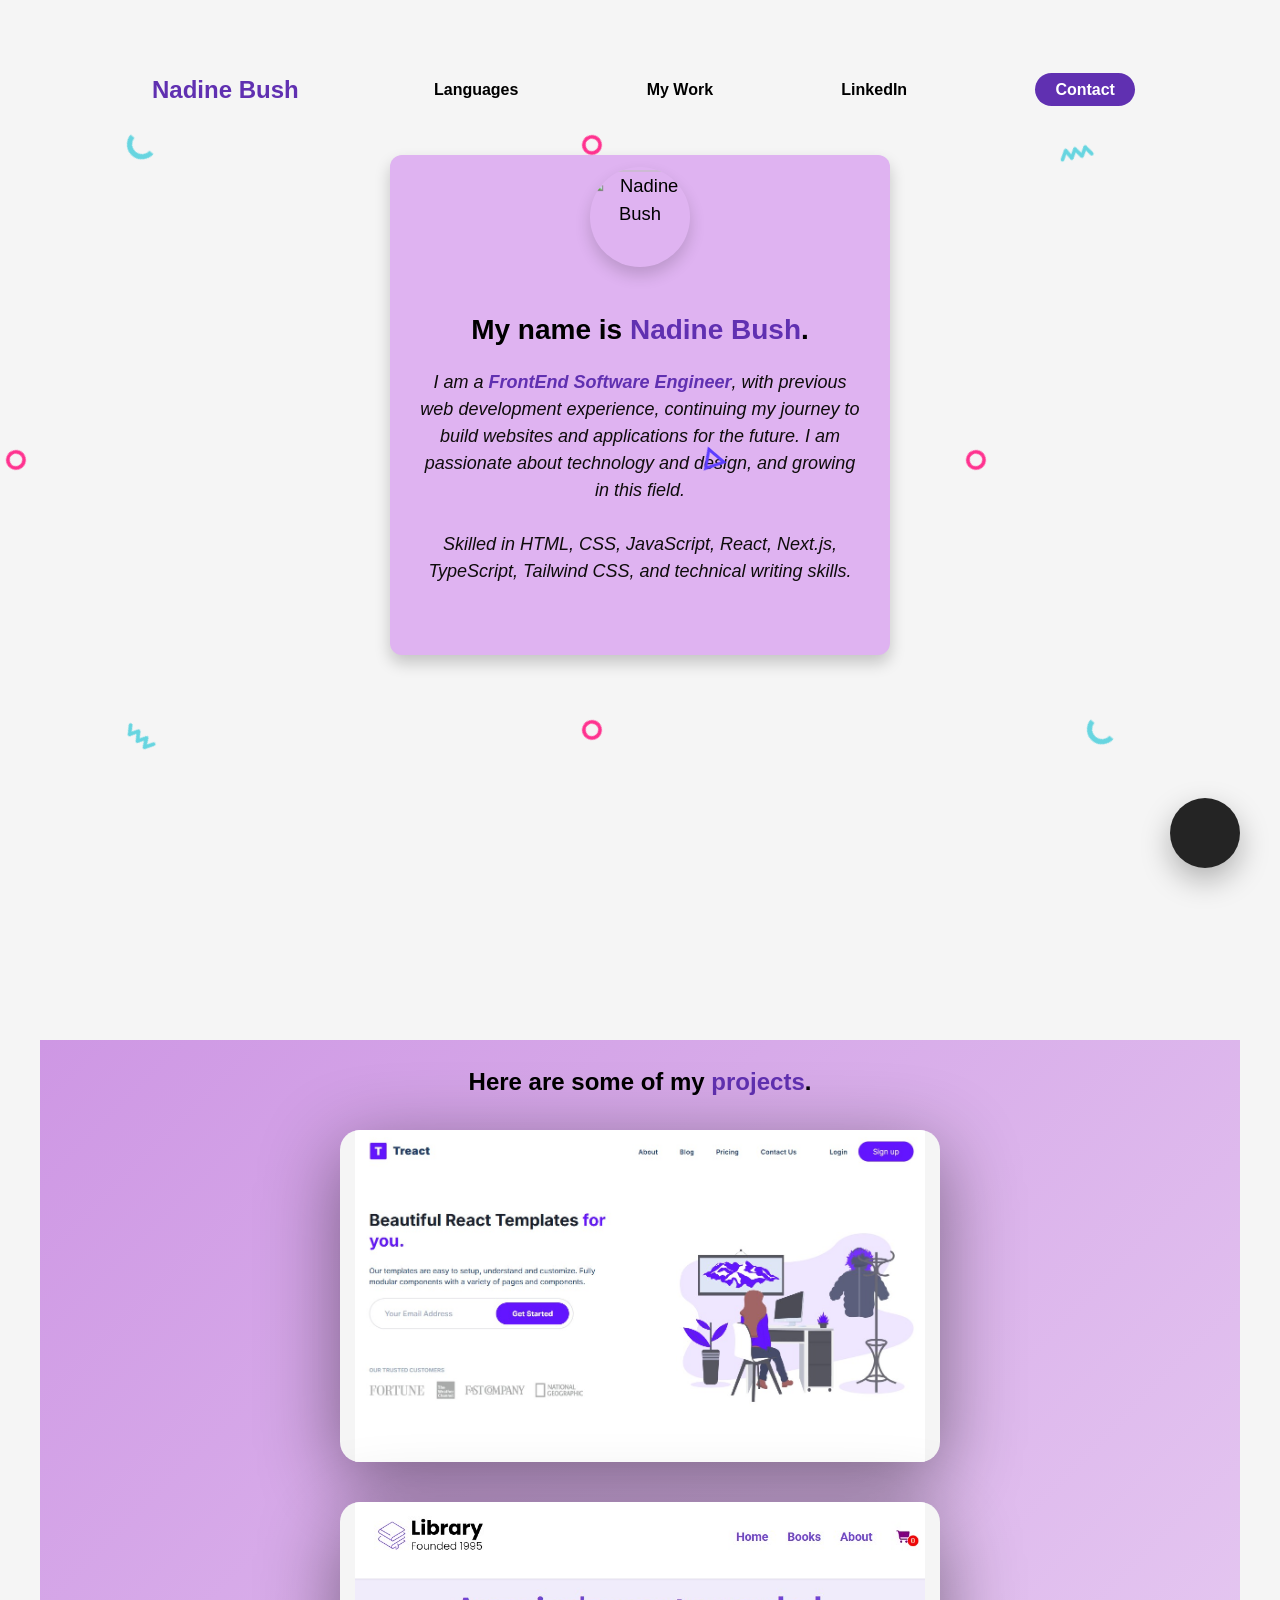
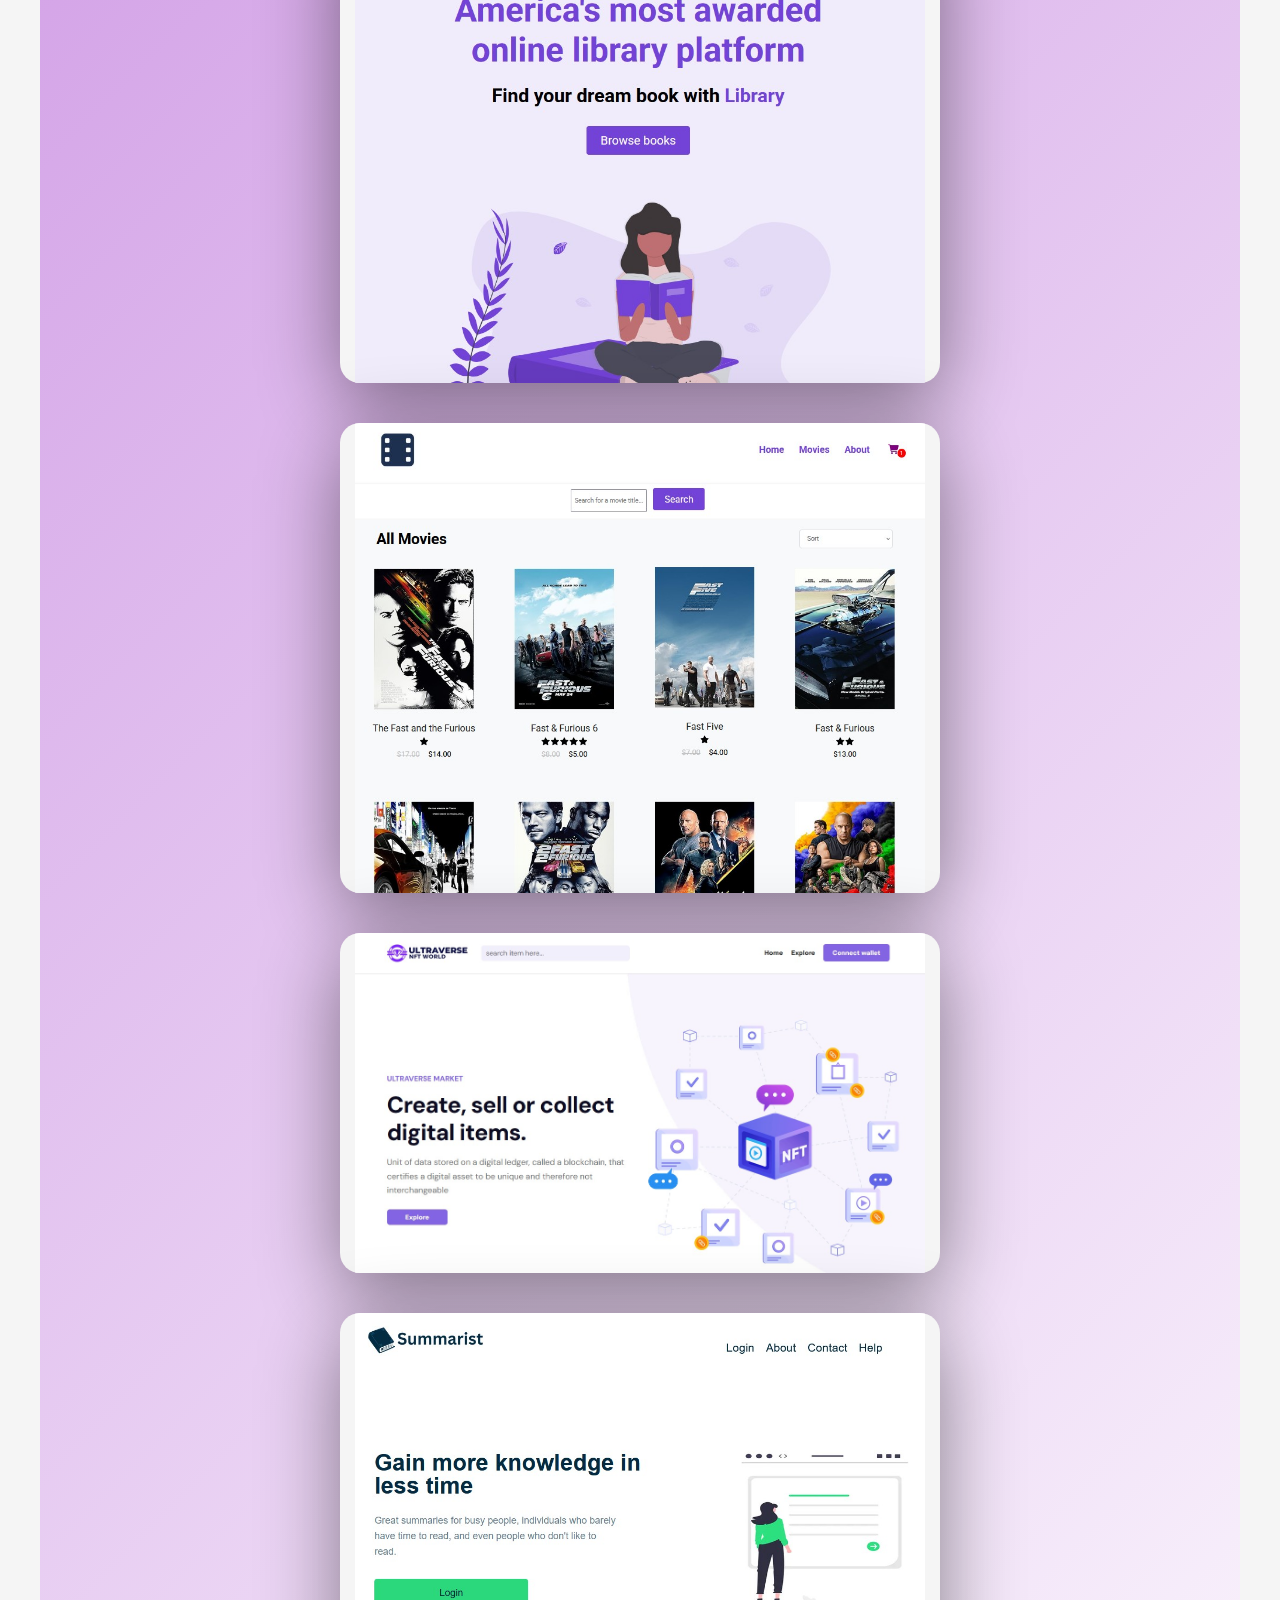
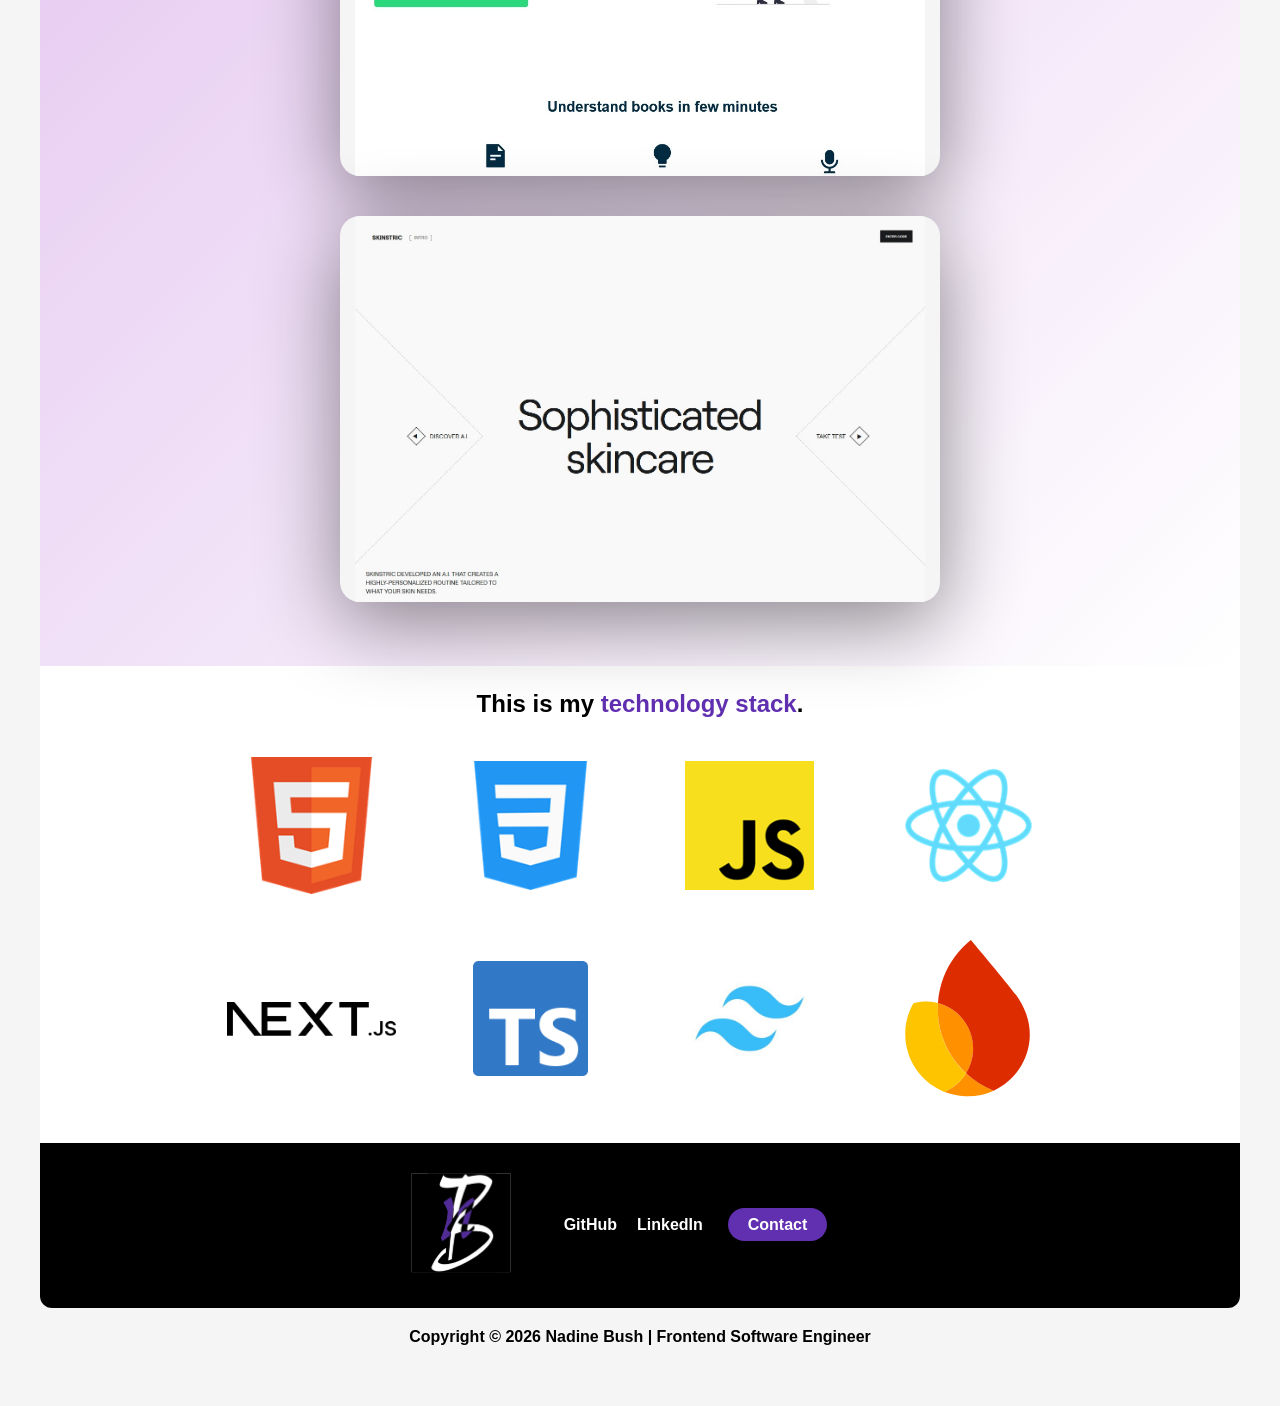
==== commit 03200c00: "Revert "Merge branch 'main' of https://github.com/nbush71/E-Portfolio" This reverts commit 61b2e6316" ====
--- a/index.html
+++ b/index.html
@@ -1,20 +1,35 @@
-<!DOCTYPE html>
 <html lang="en">
-<head>
-<met CHARSET="UTF-8">
-<meta name="viewport" content="width=device=width, initial-scale-1.0">
-<link rel="stylesheet" href="styles.css">
-<script src="https://kit.fontawesome.com/e74228a484.js" crossorigin="anonymous"></script>
-<title>Nadine's E-Portfolio</title>
-</head>
-<body>
-  <header>
-  <nav class="nav__row">
-    <div class="personal-logo">Nadine Bush</div>
-    <div class="nav__link">
-        <ul class="nav__link">
-           <li class="nav__link">
-            <a href="#languages" class="nav__link--anchor
+  <head>
+    <met CHARSET="UTF-8">
+      <meta name="viewport" content="width=device=width, initial-scale-1.0">
+      <link rel="icon" href="assets/NB_Logo_purple.png" type="image/x-icon">
+      <link rel="stylesheet" href="styles.css">
+      <script src="index.js"></script>
+      <script src="https://kit.fontawesome.com/e74228a484.js" crossorigin="anonymous"></script>
+      <script type="text/javascript"
+    src="https://cdn.jsdelivr.net/npm/@emailjs/browser@4/dist/email.min.js">
+</script>
+      <script type="text/javascript">
+        (function () {
+          emailjs.init({
+            publicKey: "72GuNLSPH8lOYWafw",
+          });
+        })();
+      </script>
+      <title>Nadine's E-Portfolio</title>
+  </head>
+  <body>
+    <header>
+      <nav class="nav__row">
+        <div class="personal-logo">
+          <li class="nav__link">Nadine Bush
+          </li></div>
+        <div class="nav__link">
+          <ul class="nav__link">
+            <li class="nav__link">
+              <a
+                href="#languages"
+                class="nav__link--anchor
             link__hover-effect 
             link__hover-effect--purple"
               >
@@ -30,158 +45,418 @@
             href="http://www.linkedin.com/in/nadineabush"
             class="nav__link--anchor
             link__hover-effect 
-            link__hover-effect--purple">LinkedIn</a></li>
-            <li class="nav__link"><a href="mailto:nbush71@gmail.com" class="
+            link__hover-effect--purple"
+          >LinkedIn</a></li>
+        <li class="nav__link" onclick="toggleModal()"><a
+            href="#"
+            class="
             nav__link--anchor
-            nav__link--anchor-primary">
-            Contact</a></li></div>
-            </nav>
-  </header>
-  <main>
-    <section class="About-Me">
-<div class="flex flex-1" id="About-Me">
-      <div class="about-me__info row">
-        <div class="about-me__info--container">
-          <figure class="about-me__picture--mask">
-    <img src="assets/NadineBush.jpg" class="about-me__picture" alt="Nadine Bush">
-    </figure>
+            nav__link--anchor-primary"
+          >
+            Contact</a></li>
+        <!-- <li class="nav__link click" onclick="toggleContrast()">
+:root, :host {
+        <a class=" nav__link--anchor link__hover-effect link__hover-effect--black " href="#">
+            <svg class="svg-inline--fa fa-circle-half-stroke" data-prefix="fas" data-icon="circle-half-stroke" role="img" viewBox="0 0 512 512" aria-hidden="true" data-fa-i2svg=""><path fill="currentColor" d="M448 256c0-106-86-192-192-192l0 384c106 0 192-86 192-192zM0 256a256 256 0 1 1 512 0 256 256 0 1 1 -512 0z"></path></svg>--><!-- <i class="fa-solid fa-circle-half-stroke"></i> Font Awesome fontawesome.com --></a>
+        </li>
+        </div>
+      </nav>
+    </header>
+    <main id="landing-page" onmousemove="moveBackground(event)">
+      <section class="About-Me">
+        <div class="poster" id="About">
+          <div>
+            <div class="flex flex-1" id="About-Me">
+              <div class="about-me__info row">
+                <div class="about-me__info--container">
+                  <figure class="about-me__picture--mask">        
+                    <img src="assets/NadineBush.jpg" class="about-me__picture" alt="Nadine Bush">
+                  </figure>
+                  <br> <h1 class="about-me__info--title">My name is <span>Nadine Bush</span>.</h1>
+                  <p>I am a <span class="text--purple">FrontEnd Software Engineer</span>, with previous web development experience, continuing my journey to build websites and applications for the future. I am passionate about technology and design, and growing in this field.
+                    <br><br> Skilled in HTML, CSS, JavaScript, React, Next.js, TypeScript, Tailwind CSS, and technical writing skills.
+                  </p></div>
+                <!-- <a class="scroll" href="#project">
+                  <div class="scroll__icon click">
+                  </div>
+                </a> -->
+    
+              </div>    
+      </section>
+      <a href="#">
+        <button class="mail__btn click" onclick="toggleModal()">
+          <i class="fa-solid fa-envelope"></i>
+        </button>
+      </a>
+      <div class="modal">
+        <div class="modal__half modal__about">
+          <h3 class="modal__title modal__title--about"><span class="text--black">Here's my</span><span></span> <span text--purple>Journey</span>.</h3>
+          <h4 class="modal__sub-title modal__sub-title--about">FrontEnd Software Engineer <br>Graphic Designer <br>Technical Writer</h4>
+          <hr class="hr">
+          <p class="modal__para">
+            I am a <span class="text--purple">FrontEnd Software Engineer</span>, with previous web development experience, continuing my journey to build websites and applications for the future. I am passionate about technology and design, and growing in this field.
+            <br><br> Skilled in HTML, CSS, JavaScript, React, Next.js, TypeScript, Tailwind CSS, and technical writing skills.
+          </p>
+          <div class="modal__languages">
+            <div class="language">
+              <figure class="language__img--wrapper">
+                <img src="assets/HTML5_Badge_512.png" alt="HTML Logo" class="language__img">
+              </figure>
+              <span class="language__name" style="font-size: 12px;">HTML5</span>
+            </div>
+            <div class="language">
+              <figure class="language__img--wrapper">
+                <img src="assets/CSS3 Logo.png" alt="CSS Logo" class="language__img"/>
+              </figure>
+              <span class="language__name" style="font-size: 12px;">CSS3</span>
+            </div>
+            <div class="language">
+              <figure class="language__img--wrapper">
+                <img
+                  src="assets/JavaScript Logo.png"
+                  class="language__img"
+                />
+              </figure>
+              <span class="language__name" style="font-size: 12px;">JavaScript</span>
+            </div>
+            <div class="language">
+              <figure class="language__img--wrapper">
+                <img
+                  src="assets/React Logo.png"
+                  alt="React Logo"
+                  class="language__img"
+                />
+              </figure>
+              <span class="language__name" style="font-size: 12px;">React</span>
+            </div>
+            <div class="language">
+                <figure class="language__img--wrapper">
+                  <img
+                    src="assets/Next-js_Logo_1.png"
+                    alt="Next.js Logo"
+                    class="language__img"
+                  />
+                </figure>
+                <span class="language__name" style="font-size: 12px;">Next.js</span>
+              </div>
+              <div class="language">
+                <figure class="language__img--wrapper">
+                  <img
+                    src="assets/ts-logo-128.png"
+                    alt="TypeScript Logo"
+                    class="language__img"
+                  />
+                </figure>
+                <span class="language__name" style="font-size: 12px;">TypeScript</span>
+              </div>
+              <div class="language">
+                <figure class="language__img--wrapper">
+                  <img
+                    src="assets/TailwindCSS_logo.jpeg"
+                    alt="Tailwind CSS Logo"
+                    class="language__img"
+                  />
+                </figure>
+                <span class="language__name" style="font-size: 12px;">Tailwind CSS</span>
+              </div>
+              <div class="language">
+                <figure class="language__img--wrapper">
+                  <img
+                    src="assets/Firebase_Logo.svg"
+                    alt="Firebase Logo"
+                    class="language__img"
+                  />
+                </figure>
+                <span class="language__name" style="font-size: 12px;">Firebase</span>
+              </div>
+          </div>
+        </div>
+        <div class="modal__half modal__contact">
+          <svg class="svg-inline--fa fa-xmark click modal__exit" onclick="toggleModal()" data-prefix="fas" data-icon="xmark" role="img" viewBox="0 0 384 512" aria-hidden="true" data-fa-i2svg=""><path fill="currentColor" d="M55.1 73.4c-12.5-12.5-32.8-12.5-45.3 0s-12.5 32.8 0 45.3L147.2 256 9.9 393.4c-12.5 12.5-12.5 32.8 0 45.3s32.8 12.5 45.3 0L192.5 301.3 329.9 438.6c12.5 12.5 32.8 12.5 45.3 0s12.5-32.8 0-45.3L237.8 256 375.1 118.6c12.5-12.5 12.5-32.8 0-45.3s-32.8-12.5-45.3 0L192.5 210.7 55.1 73.4z"></path></svg><!-- <i class="fas fa-times modal__exit click" onclick="toggleModal()"></i> Font Awesome fontawesome.com -->
+          <h3 class="modal__title modal__title--contact">
+            <span class="text--black">Let's Connect</span> 
+          </h3>
+          <h3 class="modal__sub-title modal__sub-title--contact text--white">
+            Have a project in mind? <br />  <span class="text--black">Drop me a message.</span> <br>
+            I'm currently open to new opportunities.
+          </h3>
+          <form id="contact__form" onsubmit="contact(event)">
+            <div class="form__item">
+              <label class="form__item--label">Name</label><br>
+              <input class="input" name="user_name" type="text" required="">
+            </div>
+            <div class="form__item">
+              <label class="form__item--label">Email</label><br>
+              <input class="input" name="user_email" type="email" required="">
+            </div>
+            <div class="form__item">
+              <label class="form__item--label">Message</label><br>
+              <textarea class="input" name="message" type="text" required="">Tell me about your project...</textarea>
+            </div>
+            <button id="contact__submit" class="form__submit no-cursor">
+              Submit Message
+            </button>
+          </form>
+          <div class="modal__overlay modal__overlay--loading">
+            <svg class="svg-inline--fa fa-spinner" data-prefix="fas" data-icon="spinner" role="img" viewBox="0 0 512 512" aria-hidden="true" data-fa-i2svg=""><path fill="currentColor" d="M208 48a48 48 0 1 1 96 0 48 48 0 1 1 -96 0zm0 416a48 48 0 1 1 96 0 48 48 0 1 1 -96 0zM48 208a48 48 0 1 1 0 96 48 48 0 1 1 0-96zm368 48a48 48 0 1 1 96 0 48 48 0 1 1 -96 0zM75 369.1A48 48 0 1 1 142.9 437 48 48 0 1 1 75 369.1zM75 75A48 48 0 1 1 142.9 142.9 48 48 0 1 1 75 75zM437 369.1A48 48 0 1 1 369.1 437 48 48 0 1 1 437 369.1z"></path></svg><!-- <i class="fas fa-spinner"></i> Font Awesome fontawesome.com -->
+          </div>
+          <div class="modal__overlay modal__overlay--success">
+            Thanks for the message! <br>Looking forward to speaking to you soon.
+          </div>
+        </div>
+      </div>
+      <img src="assets/semi circle.svg" class="shape shape--0" style="transform: translate(58.05px, 0.05px) rotate(580.5deg);">
+      <img src="assets/circle.svg" class="shape shape--1" style="transform: translate(-58.05px, -0.05px) rotate(-580.5deg);">
+      <img src="assets/squiggly.svg" class="shape shape--2" style="transform: translate(34.95px, 0.35px) rotate(349.5deg);">
+      <img src="assets/circle.svg" class="shape shape--3" style="transform: translate(-58.05px, -0.05px) rotate(-580.5deg);">
+      <img src="assets/triangle.svg" class="shape shape--4" style="transform: translate(58.05px, 0.05px) rotate(580.5deg);">
+      <img src="assets/circle.svg" class="shape shape--5" style="transform: translate(-58.05px, -0.05px) rotate(-580.5deg);">
+      <img src="assets/squiggly.svg" class="shape shape--6" style="transform: translate(58.05px, 0.05px) rotate(580.5deg);">
+      <img src="assets/circle.svg" class="shape shape--7" style="transform: translate(-58.05px, -0.05px) rotate(-580.5deg);">
+      <img src="assets/semi circle.svg" class="shape shape--8" style="transform: translate(58.05px, 0.05px) rotate(580.5deg);">
+      </section>   
+      </section>   
+      </section>   
+      <section id="project">
+        <div class="project__container container__gradient">
+          <div class="row">
+            <h1 class="section__title">Here are some of my <span class="text--purple">projects</span>.</h1>
+            <ul class="project__list">
+              <li class="project">
+                <div class="project__wrapper project1">
+                  <img src="assets/Treact.jpg" class="project__img" alt="Module 3 Final Project Preview">
+                  <div class="project__description">
+                    <h3 class="project__description--title">Module 3 Final Project Preview</h3>
+                    <h4 class="project__description--sub-title">
+                      HTML, CSS, Responsive Design
+                    </h4>
+                    <p class="project__description--para">
+                      Responsive front-end project demonstrating layout structure, clean sections, user-friendly navigation, and polished styling.
+                    </p>
+                    <div class="project__description--links">
+                    <a href="https://nbush71.github.io/Treact2/" class="project__description--link" alt="Treact Project"><span class="text--white">Treact Project</span>
+                        </a>
+                      <a href="http://www.github.com" target="_blank" class="project__description--link">
+                        <i class="fa-brands fa-github"></i>
+                      </a>
+                    </div>
+                  </div>
+                </div>
+              </li>
+              <li class="project">
+                <div class="project__wrapper project2">
+                  <img src="./assets/React_Library.jpg" class="project__img" alt="Project 2">
+                  <div class="project__description">
+                    <h3 class="project__description--title">Module 6 - E-Commerce App with React</h3>
+                    <h4 class="project__description--sub-title">HTML3, CSS3, JavaScript, React</h4>
+                    <p class="project__description--para">
+                      A e-commerce library app built with React featuring dynamic book browsing, API-driven <br/>filtering, and a fully functional shopping cart. <br/><br/>
+                      Built with modular components for navigation, highlights, featured books, and more, with responsive loading states throughout. Using GitHub and Vercel to host.
+                    </p>
+                    <div class="project__description--links">
+                      <a href="https://www.github.com/nbush71" target="_blank" class="project__description--link">
+                        <i class="fa-brands fa-github"></i>
+                      </a>
+                      <a href="https://e-com-react-self.vercel.app" class="project__description--link">
+                        <i class="fa-brands fa-react"></i> React App
+                      </a>
+                    </div>
+                  </div>
+                </div>
+              </li>
+              <li class="project">
+                <div class="project__wrapper project2">
+                  <img src="./assets/Movies_React.jpg" class="project__img" alt="Project 2">
+                  <div class="project__description">
+                    <h3 class="project__description--title">Module 7 - React Final - Movie App with React</h3>
+                    <h4 class="project__description--sub-title">HTML3, CSS3, JavaScript, React</h4>
+                    <p class="project__description--para">
+                      A Movie Search app built with React featuring dynamic movie browsing, API-driven <br/> filtering, and shopping cart. <br/><br/>
+                      Built with modular components for navigation, featured movies, filtering, and more, <br/> with responsive loading states throughout. Using GitHub and Vercel to host.
+                    </p>
+                    <div class="project__description--links">
+                      <a href="https://www.github.com/nbush71" target="_blank" class="project__description--link">
+                        <i class="fa-brands fa-github"></i>
+                      </a>
+                      <a href="https://movies-react-ashy-eight.vercel.app/" class="project__description--link">
+                        <i class="fa-brands fa-react"></i> React App
+                      </a>
+                    </div>
+                  </div>
+                </div>
+              </li>
+              <li class="project">
+                <div class="project__wrapper project2">
+                  <img src="./assets/Ultraverse.jpg" class="project__img" alt="Project 2">
+                  <div class="project__description">
+                    <h3 class="project__description--title">Module 8 - Virtual Internship - Ultraverse</h3>
+                    <h4 class="project__description--sub-title">React, HTML, CSS, JavaScript, GitHub and Vercel.</h4>
+                    <p class="project__description--para">
+                      The Ultraverse NFT World app built with React featuring dynamic content <br/> summarization, and API integration. <br/><br/>
+                      Built with modular components for navigation, featured content, search, carousel, <br/> timer and more, with responsive loading states throughout. Using GitHub and Vercel to host.
+                    </p>
+                    <div class="project__description--links">
+                      <a href="https://www.github.com/nbush71" target="_blank" class="project__description--link">
+                        <i class="fa-brands fa-github"></i>
+                      </a>
+                      <a href="https://nadine-internship.vercel.app/" class="project__description--link">
+                        <i class="fa-brands fa-react"></i> React App
+                      </a>
+                    </div>
+                  </div>
+                </div>
+              </li>
+              <li class="project">
+                <div class="project__wrapper project2">
+                  <img src="./assets/Summarist.jpg" class="project__img" alt="Project 2">
+                  <div class="project__description">
+                    <h3 class="project__description--title">Module 9 <br/> Advanced Virtual Internship - Summarist</h3>
+                    <h4 class="project__description--sub-title">React, Next.js, Tailwind CSS, JavaScript, Stripe, <br/>Redux, React-Icons, Firebase + Authentication, and Vercel</h4>
+                    <p class="project__description--para">
+                      A Summarist app built with React and Next.js featuring dynamic content <br/>summarization, API integration, and user authentication. <br/><br/>
+                      Built with modular components for navigation, featured content, login, search,<br/> and more, with responsive loading states throughout. Using GitHub and Vercel to host.
+                    </p>
+                    <div class="project__description--links">
+                      <a href="https://www.github.com/nbush71" target="_blank" class="project__description--link">
+                        <i class="fa-brands fa-github"></i>
+                      </a>
+                      <a href="https://adv-internship2.vercel.app/" class="project__description--link">
+                        <i class="fa-brands fa-react"></i> React App
+                      </a>
+                    </div>
+                  </div>
+                </div>
+              </li>
+              <li class="project">
+                <div class="project__wrapper project2">
+                  <img src="./assets/Skinstric.jpg" class="project__img" alt="Project 2">
+                  <div class="project__description">
+                    <h3 class="project__description--title">Module 12 <br/> Skinstric - Virtual Paid Internship - Summarist</h3>
+                    <h4 class="project__description--sub-title">React, Next.js, Tailwind CSS, JavaScript, AI-driven, <br/>GitHub and Vercel</h4>
+                    <p class="project__description--para">
+                      Real-world project creating a replica of the Skinstric skincare AI app built from scratch with <br/>React and Next.js featuring dynamic content summarization, and API integrations. <br/><br/>
 
-    <div class="poster" id="About">
-    <div>
-    <br> <h1 class="about-me__info--title">My name is <span>Nadine Bush</span>.</h1>
-    <p>I am a <span class="text--purple">Front-End Web Developer</span>, with previous web development experience, continuing my journey to build websites and applications for the future. I am passionate about technology and design, and growing in this field.
-    <br><br> Skilled in HTML, CSS, JavaScript, and React, <br> and technical writing skills.
-</p></div></div>
+                      Built with modular components for navigation, featured content, search,<br/> Server-Side Rendering (SSR), Client-Side Rendering (CSR), and more, with responsive loading states throughout. Using GitHub and Vercel to host. 
+                    </p>
+                    <div class="project__description--links">
+                      <a href="https://github.com/nbush71/Skinstric" target="_blank" class="project__description--link">
+                        <i class="fa-brands fa-github"></i>
+                      </a>
+                      <a href="https://skinstric-sable.vercel.app/" class="project__description--link">
+                        <i class="fa-brands fa-react"></i> React App
+                      </a>
+                      <a href="http://skintric.ai/" target="_blank" class="project__description--link">Skinstric AI</a>
+                    </div>
+                  </div>
+                </div>
+              </li>
+          </div>
+        </div>
+        </li>
+        </ul>
+        </div>
+        </div>
+      </section>
+      <section id="languages">
+        <div class="language__container--background">
+          <div class="row">
+            <h1 class="section__title">This is my <span>technology stack</span>.</h1>
+            <div class="language__list">
+              <div class="language">
+                <figure class="language__img--wrapper">
+                  <img src="assets/HTML5_Badge_512.png" alt="HTML Logo" class="language__img">
+                </figure>
+                <span class="language__name">HTML5</span>
+              </div>
+              <div class="language">
+                <figure class="language__img--wrapper">
+                  <img src="assets/CSS3 Logo.png" alt="CSS Logo" class="language__img"/>
+                </figure>
+                <span class="language__name">CSS3</span>
+              </div>
+              <div class="language">
+                <figure class="language__img--wrapper">
+                  <img
+                    src="assets/JavaScript Logo.png"
+                    class="language__img"
+                  />
+                </figure>
+                <span class="language__name">JavaScript</span>
+              </div>
+              <br/><br/>
+              <div class="language">
+                <figure class="language__img--wrapper">
+                  <img
+                    src="assets/React Logo.png"
+                    alt="React Logo"
+                    class="language__img"
+                  />
+                </figure>
+                <span class="language__name">React</span>
+              </div>
+          
+              <div class="language">
+                <figure class="language__img--wrapper">
+                  <img
+                    src="assets/Next-js_Logo_1.png"
+                    alt="Next.js Logo"
+                    class="language__img"
+                  />
+                </figure>
+                <span class="language__name">Next.js</span>
+              </div>
+              <div class="language">
+                <figure class="language__img--wrapper">
+                  <img
+                    src="assets/ts-logo-128.png"
+                    alt="TypeScript Logo"
+                    class="language__img"
+                  />
+                </figure>
+                <span class="language__name">TypeScript</span>
+              </div>
+              <div class="language">
+                <figure class="language__img--wrapper">
+                  <img
+                    src="assets/TailwindCSS_logo.jpeg"
+                    alt="Tailwind CSS Logo"
+                    class="language__img"
+                  />
+                </figure>
+                <span class="language__name">Tailwind CSS</span>
+              </div>
+              <div class="language">
+                <figure class="language__img--wrapper">
+                  <img
+                    src="assets/Firebase_Logo.svg"
+                    alt="Firebase Logo"
+                    class="language__img"
+                  />
+                </figure>
+                <span class="language__name">Firebase</span>
+              </div>
 
-    </section>
-    <section id="project">
-    <div class="project__container container__gradient">
-      <div class="row">
-        <h1 class="section__title">Here are some of my <span class="text--purple">Featured Work</span>.</h1>
-        <ul class="project__list">
-          <li class="project">
-            <div class="project__wrapper project1">
-              <img src="assets/Treact_Module2_NB.png" class="project__img" alt="Project 1">
-              <div class="project__description">
-                <h3 class="project__description--title">Module 3 Final Project Preview</h3>
-                <h4 class="project__description--sub-title">
-                  HTML, CSS, Responsive Design
-                </h4>
-                <p class="project__description--para">
-                  Responsive front-end project demonstrating layout structure, clean sections, user-friendly navigation, and polished styling.
-                </p>
-                <div class="project__description--links">
-                  <button class="button"><a href="https://nbush71.github.io/Treact2/" class="project__description--link" alt="Treact Module 3 Project"><span class="text--white">Treact Project</span>
-                  </a></button>  
-                  <a href="http://wwww.github.com" target="_blank" class="project__description--link">
-                    <i class="fa-brands fa-github"></i>
-                  </a>
-                
-                </div>
-              </div>
-            </div>
-          </li>
-          <li class="project">
-            <div class="project__wrapper project2">
-              <img src="" class="project__img" alt="Project 2">
-              <div class="project__description">
-                <h3 class="project__description--title">Project 2</h3>
-                <h4 class="project__description--sub-title">
-                  HTML, CSS, Responsive Design
-                </h4>
-                <p class="project__description--para">
-                Lorem ipsum dolor sit amet, consectetur adipiscing elit. Sed diam leo, scelerisque sed odio eget,
-                  luctus faucibus augue. Fusce volutpat iaculis dapibus. Lorem ipsum dolor sit amet, consectetur
-                  adipiscing elit. Maecenas id eleifend libero. In hac habitasse platea dictumst.
-                </p>
-                <div class="project__description--links">
-                    <button class="button"><a href="project website" class="project__description--link" alt="Project 2"><span class="text--white">Project 2</span>
-                  </a></button>  
-                  <a href="http://wwww.github.com" target="_blank" class="project__description--link">
-                    <i class="fa-brands fa-github"></i>
-                  </a>
-                
-                </div>
-              </div>
-            </div>
-          </li>
-          <li class="project">
-            <div class="project__wrapper project3">
-              <img src="./assets/loopit.png" class="project__img" alt="Project 3">
-              <div class="project__description">
-                <h3 class="project__description--title">Project 3</h3>
-                <h4 class="project__description--sub-title">
-                  Html, CSS, JavaScript
-                </h4>
-                <p class="project__description--para">
-                  Lorem ipsum dolor sit amet, consectetur adipiscing elit. Sed diam leo, scelerisque sed odio eget,
-                  luctus faucibus augue. Fusce volutpat iaculis dapibus. Lorem ipsum dolor sit amet, consectetur
-                  adipiscing elit. Maecenas id eleifend libero. In hac habitasse platea dictumst.
-                </p>
-                <div class="project__description--links">
-                    <button class="button"><a href="project website" class="project__description--link" alt="Project 3"><span class="text--white">Project 3</span>
-                  </a></button>  
-                  <a href="http://wwww.github.com" target="_blank" class="project__description--link">
-                    <i class="fa-brands fa-github"></i>
-                  </a>
-                
-                </div>
-              </div>
-            </div>
-          </li>
-        </ul>
-      </div>
-    </div>
-  </section>
-<section id="languages">
-    <div class="language__container--background">
-      <div class="row">
-      <h1 class="section__title">This is my <span>technology stack</span>.</h1>
-        <div class="language__list">
-          <div class="language">
-            <figure class="language__img--wrapper">
-              <img src="assets/HTML5_Badge_512.png" alt="HTML Logo" class="language__img" />
-            </figure>
-            <span class="language__name">HTML5</span>
+            </div>
           </div>
-          <div class="language">
-            <figure class="language__img--wrapper">
-              <img src="assets/CSS3 Logo.png" alt="CSS Logo" class="language__img" />
-            </figure>
-            <span class="language__name">CSS3</span>
-          </div>
-          <div class="language">
-            <figure class="language__img--wrapper">
-              <img src="assets/JavaScript Logo.png"
-                class="language__img" />
-            </figure>
-            <span class="language__name">JavaScript</span>
-          </div>
-             <div class="language">
-            <figure class="language__img--wrapper">
-              <img src="assets/React Logo.png" alt="React Logo"
-                class="language__img" />
-            </figure>
-            <span class="language__name">React</span>
-          </div>
-        </div>
-      </div>
-    </div>
-  </section>
-</main>
-  <footer>
-   <div class="footer__row">
-    <div class="footer__container">
-    <a href="#" class="footer__anchor">
- <figure><img src="assets/NB_Logo_purple.png" class="footer__logo--img"></figure>
-        <span class="footer__logo--popper">
-          Top
-        </span></a>
-        <div class="container">
-        <div class="footer__social--list">
-          <div class="row">
-         <ul class="nav__link--list">
-          <a href="http://www.github.com" target="_blank" class="
+        </div>
+      </section>
+    </main>
+    <footer>
+      <div class="footer__row">
+        <div class="footer__container">
+          <a href="#" class="footer__anchor">
+            <figure><img src="assets/NB_logo_White_purple.svg" class="footer__logo--img"></figure>
+            <span class="footer__logo--popper">
+              Top
+            </span></a>
+          <div class="container">
+            <div class="footer__social--list">
+              <div class="row">
+                <ul class="nav__link--list">
+                  <a
+                    href="http://www.github.com"
+                    target="_blank"
+                    class="
           footer__social--link
           link__hover-effect
           link__hover-effect--purple"
@@ -192,17 +467,20 @@
                     class="
           footer__social--link
           link__hover-effect
-          link__hover-effect--purple">LinkedIn</a>        
-         <a href="asset/Example Resume.pdf" target="_blank" download class="
+          link__hover-effect--purple"
+                  >LinkedIn</a>        
+                  <!--<a href="asset/Example Resume.pdf" target="_blank" class="
           footer__social--link
           link__hover-effect
           link__hover-effect--purple no-cursor
-        " target="_blank">??</a> */
-        <li class="nav__link"><a href="mailto:nbush71@gmail.com" class="
+        " target="_blank">??</a>-->
+                  <li class="nav__link" onclick="toggleModal()"><a
+                      href="#"
+                      class="
             nav__link--anchor
-            nav__link--anchor-primary">
-            Contact</a></li>
-           </div></div></footer>
-         <div class="footer__copyright">Copyright &copy; 2026 Nadine Bush | Front-End Web Developer</div></div></div>
-</body>
-</html>+            nav__link--anchor-primary"
+                    >
+                      Contact</a></li>
+              </div></div></footer>
+    <div class="footer__copyright">Copyright &copy; 2026 Nadine Bush | Frontend Software Engineer</div></div></div>
+  </body>
--- a/styles.css
+++ b/styles.css
@@ -1135,6 +1135,7 @@
   font-weight: bold;
   margin: 20px;
   border-radius: 12px;
+
 }
 
 .footer__logo--popper {
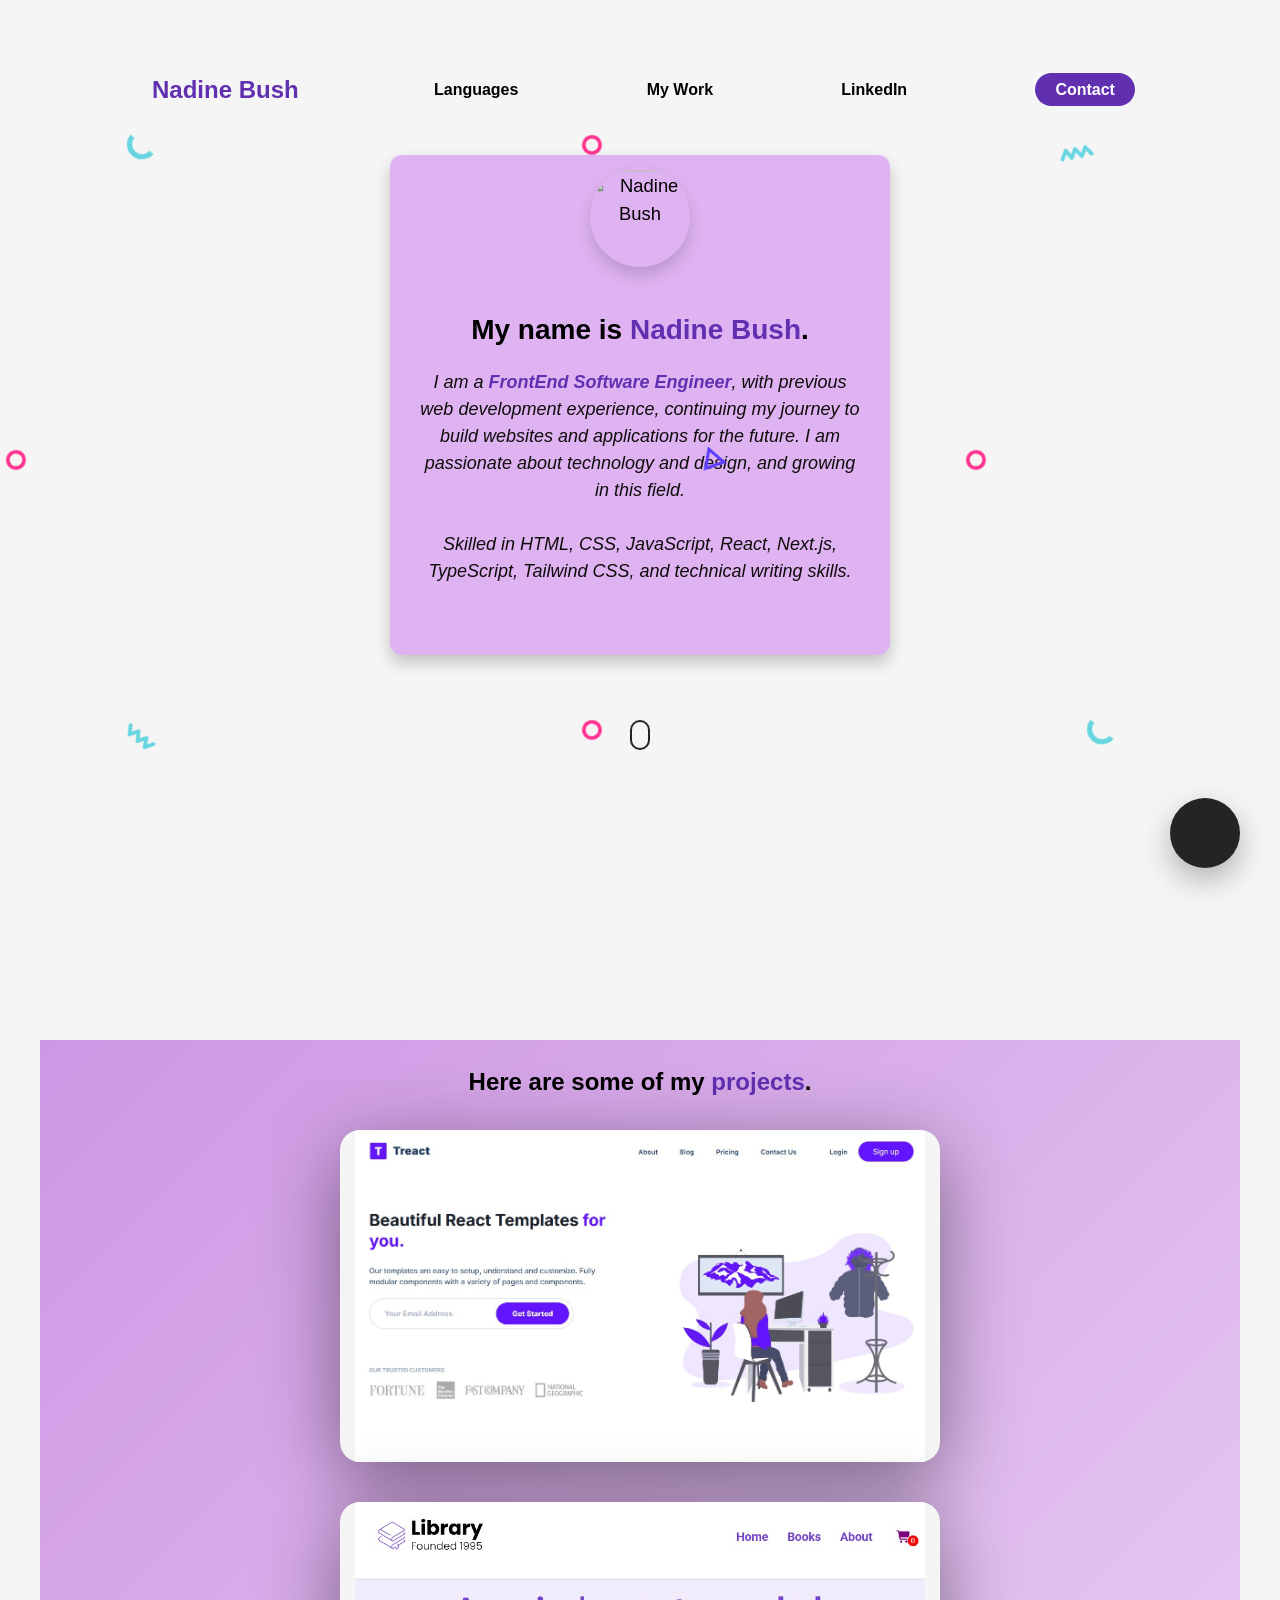
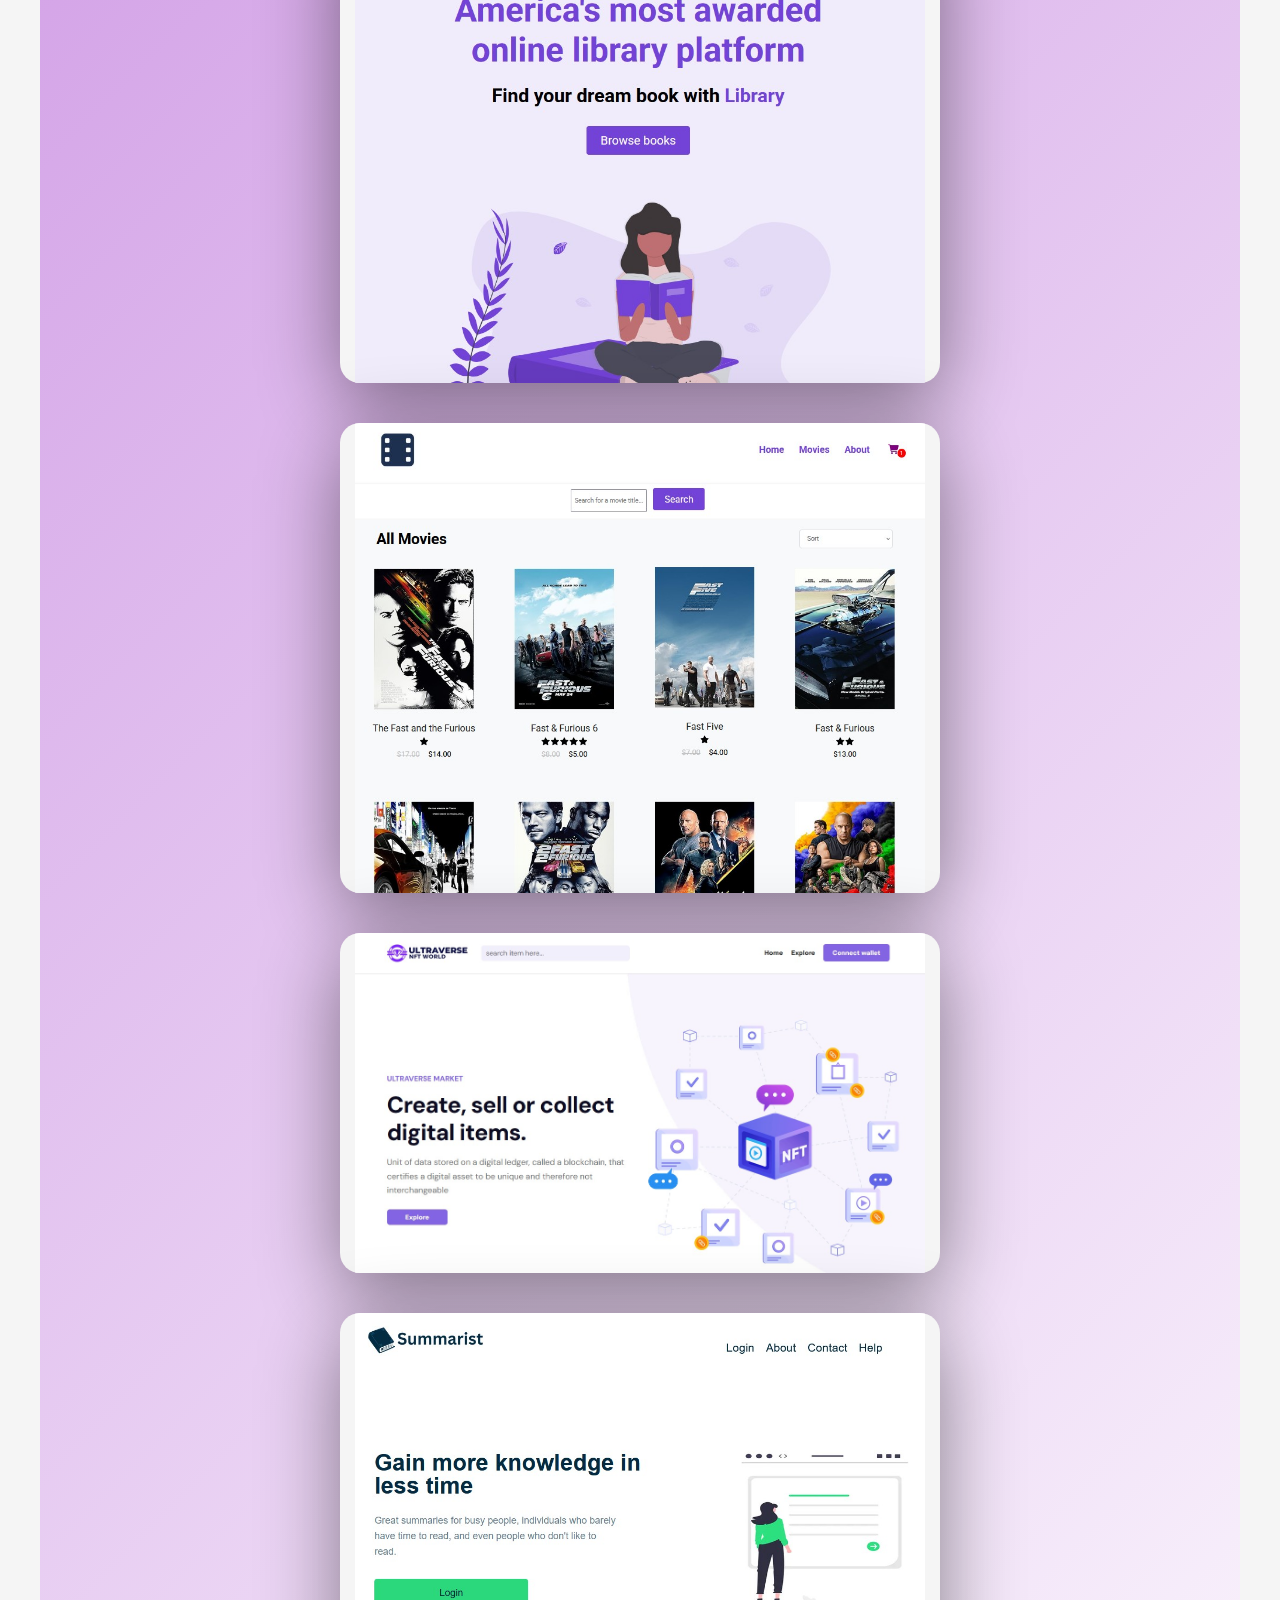
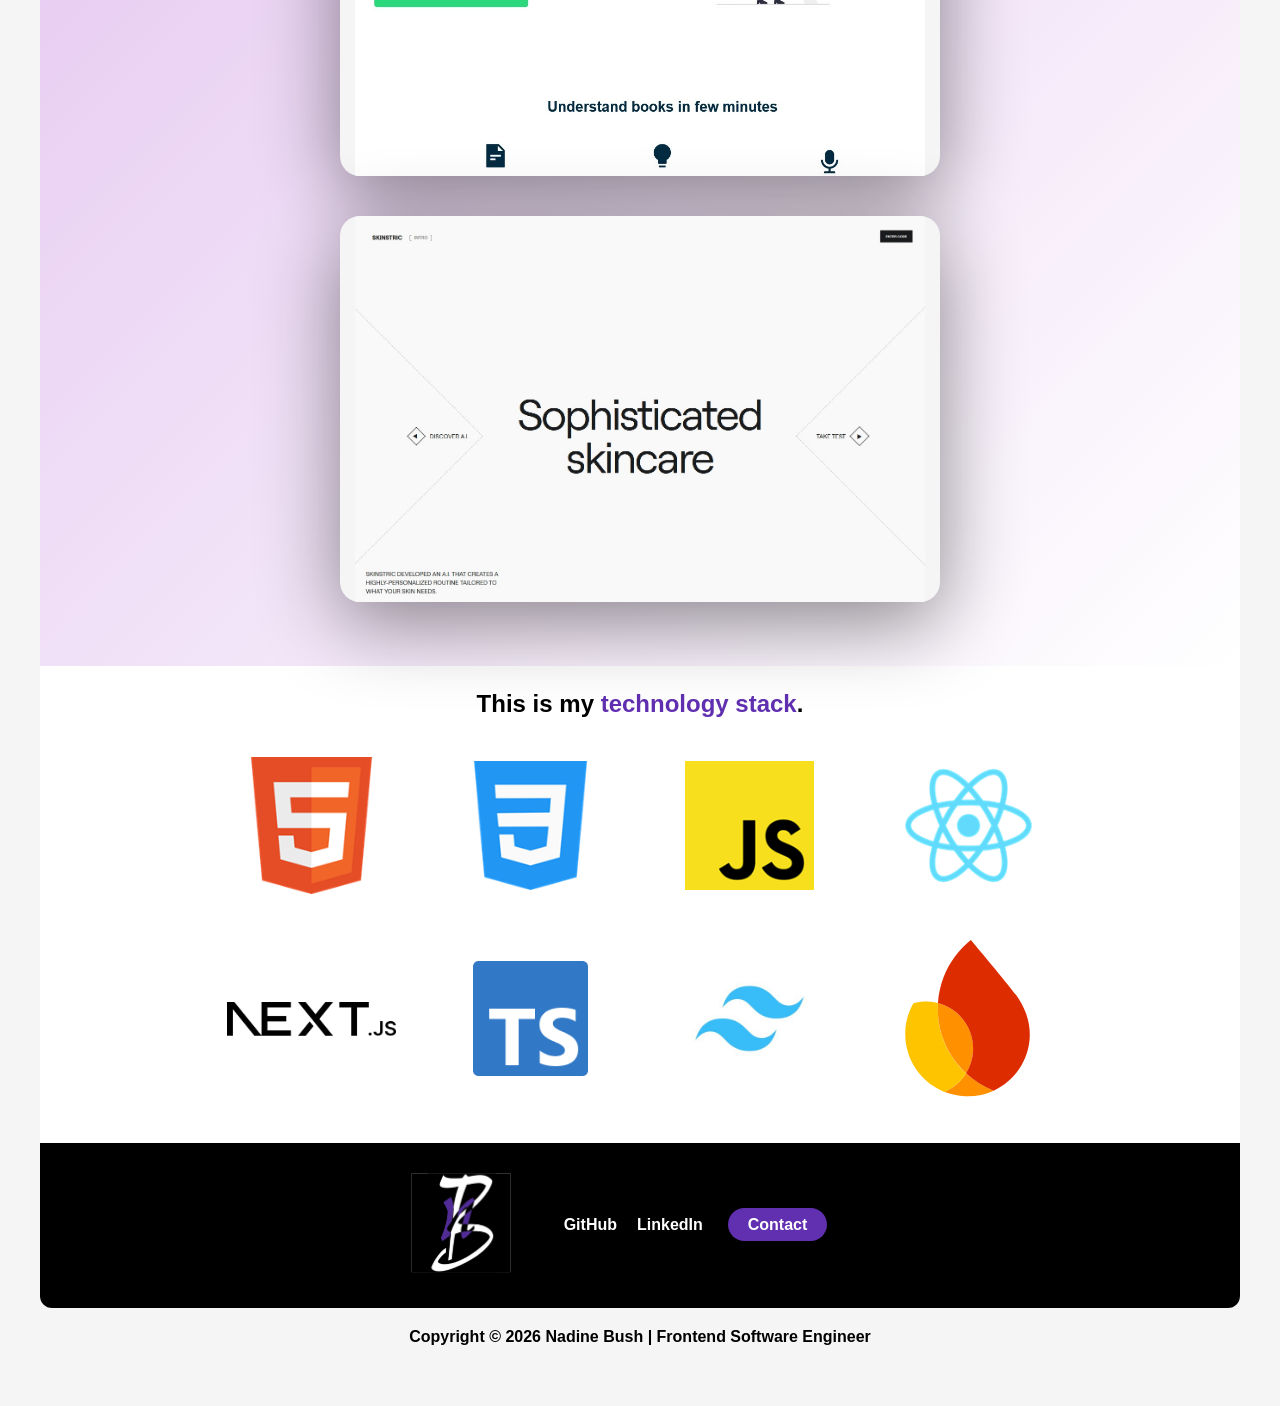
==== commit 7d833e13: "Updates to @media sizing and styles" ====
--- a/index.html
+++ b/index.html
@@ -1,7 +1,7 @@
 <html lang="en">
   <head>
     <met CHARSET="UTF-8">
-      <meta name="viewport" content="width=device=width, initial-scale-1.0">
+      <meta name="viewport" content="width=device-width, initial-scale=1.0">
       <link rel="icon" href="assets/NB_Logo_purple.png" type="image/x-icon">
       <link rel="stylesheet" href="styles.css">
       <script src="index.js"></script>
@@ -76,10 +76,10 @@
                   <p>I am a <span class="text--purple">FrontEnd Software Engineer</span>, with previous web development experience, continuing my journey to build websites and applications for the future. I am passionate about technology and design, and growing in this field.
                     <br><br> Skilled in HTML, CSS, JavaScript, React, Next.js, TypeScript, Tailwind CSS, and technical writing skills.
                   </p></div>
-                <!-- <a class="scroll" href="#project">
+                <a class="scroll" href="#project">
                   <div class="scroll__icon click">
                   </div>
-                </a> -->
+                </a>
     
               </div>    
       </section>
@@ -89,6 +89,7 @@
         </button>
       </a>
       <div class="modal">
+        <button class="modal__mobile-exit click" onclick="toggleModal()" aria-label="Close contact dialog">&times;</button>
         <div class="modal__half modal__about">
           <h3 class="modal__title modal__title--about"><span class="text--black">Here's my</span><span></span> <span text--purple>Journey</span>.</h3>
           <h4 class="modal__sub-title modal__sub-title--about">FrontEnd Software Engineer <br>Graphic Designer <br>Technical Writer</h4>
@@ -177,7 +178,7 @@
             <span class="text--black">Let's Connect</span> 
           </h3>
           <h3 class="modal__sub-title modal__sub-title--contact text--white">
-            Have a project in mind? <br />  <span class="text--black">Drop me a message.</span> <br>
+            Have a project in mind? <br />  <span class="text--black">Send me a message.</span> <br>
             I'm currently open to new opportunities.
           </h3>
           <form id="contact__form" onsubmit="contact(event)">
@@ -191,9 +192,9 @@
             </div>
             <div class="form__item">
               <label class="form__item--label">Message</label><br>
-              <textarea class="input" name="message" type="text" required="">Tell me about your project...</textarea>
-            </div>
-            <button id="contact__submit" class="form__submit no-cursor">
+              <textarea class="input" name="message" type="text" required="" placeholder="Tell me about your project..."></textarea>
+            </div>
+            <button id="contact__submit" class="form__submit">
               Submit Message
             </button>
           </form>
@@ -226,7 +227,7 @@
                 <div class="project__wrapper project1">
                   <img src="assets/Treact.jpg" class="project__img" alt="Module 3 Final Project Preview">
                   <div class="project__description">
-                    <h3 class="project__description--title">Module 3 Final Project Preview</h3>
+                    <h3 class="project__description--title">Module 3 - Treact - Final Project </h3>
                     <h4 class="project__description--sub-title">
                       HTML, CSS, Responsive Design
                     </h4>
@@ -236,7 +237,7 @@
                     <div class="project__description--links">
                     <a href="https://nbush71.github.io/Treact2/" class="project__description--link" alt="Treact Project"><span class="text--white">Treact Project</span>
                         </a>
-                      <a href="http://www.github.com" target="_blank" class="project__description--link">
+                      <a href="http://www.github.com/nbush71/Treact2" target="_blank" class="project__description--link">
                         <i class="fa-brands fa-github"></i>
                       </a>
                     </div>
@@ -247,7 +248,7 @@
                 <div class="project__wrapper project2">
                   <img src="./assets/React_Library.jpg" class="project__img" alt="Project 2">
                   <div class="project__description">
-                    <h3 class="project__description--title">Module 6 - E-Commerce App with React</h3>
+                    <h3 class="project__description--title">Module 6 - Library - E-Commerce App with React</h3>
                     <h4 class="project__description--sub-title">HTML3, CSS3, JavaScript, React</h4>
                     <p class="project__description--para">
                       A e-commerce library app built with React featuring dynamic book browsing, API-driven <br/>filtering, and a fully functional shopping cart. <br/><br/>
@@ -268,7 +269,7 @@
                 <div class="project__wrapper project2">
                   <img src="./assets/Movies_React.jpg" class="project__img" alt="Project 2">
                   <div class="project__description">
-                    <h3 class="project__description--title">Module 7 - React Final - Movie App with React</h3>
+                    <h3 class="project__description--title">Module 7 - Movie Search App with React</h3>
                     <h4 class="project__description--sub-title">HTML3, CSS3, JavaScript, React</h4>
                     <p class="project__description--para">
                       A Movie Search app built with React featuring dynamic movie browsing, API-driven <br/> filtering, and shopping cart. <br/><br/>
@@ -289,7 +290,7 @@
                 <div class="project__wrapper project2">
                   <img src="./assets/Ultraverse.jpg" class="project__img" alt="Project 2">
                   <div class="project__description">
-                    <h3 class="project__description--title">Module 8 - Virtual Internship - Ultraverse</h3>
+                    <h3 class="project__description--title">Module 8 - Ultraverse - Virtual Internship</h3>
                     <h4 class="project__description--sub-title">React, HTML, CSS, JavaScript, GitHub and Vercel.</h4>
                     <p class="project__description--para">
                       The Ultraverse NFT World app built with React featuring dynamic content <br/> summarization, and API integration. <br/><br/>
@@ -310,8 +311,8 @@
                 <div class="project__wrapper project2">
                   <img src="./assets/Summarist.jpg" class="project__img" alt="Project 2">
                   <div class="project__description">
-                    <h3 class="project__description--title">Module 9 <br/> Advanced Virtual Internship - Summarist</h3>
-                    <h4 class="project__description--sub-title">React, Next.js, Tailwind CSS, JavaScript, Stripe, <br/>Redux, React-Icons, Firebase + Authentication, and Vercel</h4>
+                    <h3 class="project__description--title">Module 9 - Summarist - Advanced Virtual Internship </h3>
+                    <h4 class="project__description--sub-title">React, Next.js, Tailwind CSS, JavaScript, Stripe, Redux, React-Icons, Firebase + Authentication, and Vercel</h4>
                     <p class="project__description--para">
                       A Summarist app built with React and Next.js featuring dynamic content <br/>summarization, API integration, and user authentication. <br/><br/>
                       Built with modular components for navigation, featured content, login, search,<br/> and more, with responsive loading states throughout. Using GitHub and Vercel to host.
@@ -331,8 +332,8 @@
                 <div class="project__wrapper project2">
                   <img src="./assets/Skinstric.jpg" class="project__img" alt="Project 2">
                   <div class="project__description">
-                    <h3 class="project__description--title">Module 12 <br/> Skinstric - Virtual Paid Internship - Summarist</h3>
-                    <h4 class="project__description--sub-title">React, Next.js, Tailwind CSS, JavaScript, AI-driven, <br/>GitHub and Vercel</h4>
+                    <h3 class="project__description--title">Module 12 - Skinstric - Virtual Paid Internship</h3>
+                    <h4 class="project__description--sub-title">React, Next.js, Tailwind CSS, JavaScript, AI-Assisted Development</h4>
                     <p class="project__description--para">
                       Real-world project creating a replica of the Skinstric skincare AI app built from scratch with <br/>React and Next.js featuring dynamic content summarization, and API integrations. <br/><br/>
 
--- a/styles.css
+++ b/styles.css
@@ -38,10 +38,6 @@
     font-size: 24px;
     }
 
-
-    .text--white {
-        color: white;
-    }
     span {
         color:#6030b1;
         text-align: center;
@@ -370,6 +366,12 @@
   box-shadow: 0 20px 80px 0 rgb(0, 0, 0, 0.55);
   visibility: visible;
 }
+
+.modal--open .mail__btn {
+  visibility: hidden;
+  pointer-events: none;
+}
+
 .modal__half {
   width: 50%;
   padding: 40px 72px;
@@ -573,6 +575,10 @@
   color: #fff;
   font-size: 36px;
   z-index: 100;
+}
+
+.modal__mobile-exit {
+  display: none;
 }
 
 #landing-page {
@@ -741,7 +747,7 @@
 }
 
 .About-Me {
-  min-height: 100vh;
+ height: 100vh;
   display: flex;
   flex-direction: column;
 }
@@ -1188,8 +1194,49 @@
 
 /* SMALL PHONES */
 @media (max-width: 480px) {
+  body {
+    margin: 0;
+    padding: 12px;
+    overflow-x: hidden;
+  }
+
+  #landing-page {
+    width: 100%;
+    min-width: 0;
+  }
+
+  .About-Me {
+    height: auto;
+    min-height: 100vh;
+  }
+
+  .poster {
+    width: 100%;
+    max-width: 340px;
+    height: auto;
+    min-height: 0;
+    padding: 20px 16px;
+  }
+
+  .poster > div > #About-Me {
+    min-height: 0;
+  }
+
+  .poster h1 {
+    font-size: 24px;
+  }
+
+  .poster p {
+    font-size: 15px;
+  }
+
   .nav__link:not(:last-child) {
     display: none;
+  }
+
+  .footer__anchor {
+    margin-left: auto;
+    margin-right: auto;
   }
 
   .project__wrapper {
@@ -1221,4 +1268,74 @@
     text-align: center;
     margin: 12px 0;
   }
+
+  .modal {
+    position: fixed;
+    inset: 12px;
+    transform: none;
+    width: auto;
+    height: auto;
+    max-width: none;
+    flex-direction: column;
+    overflow-x: hidden;
+    overflow-y: auto;
+    border-radius: 12px;
+  }
+
+  .modal__half {
+    width: 100%;
+    flex: 0 0 auto;
+    padding: 56px 20px 28px;
+  }
+
+  .modal__about {
+    transform: translateY(-110%);
+  }
+
+  .modal__contact {
+    transform: translateY(110%);
+  }
+
+  .modal--open .modal__about,
+  .modal--open .modal__contact {
+    transform: translateY(0);
+  }
+
+  .modal__mobile-exit {
+    position: sticky;
+    top: 12px;
+    z-index: 101;
+    display: flex;
+    align-items: center;
+    justify-content: center;
+    align-self: flex-end;
+    width: 36px;
+    height: 36px;
+    margin-right: 12px;
+    margin-bottom: -36px;
+    padding: 0;
+    border: 0;
+    border-radius: 50%;
+    background-color: #f5f5f5;
+    color: #242424;
+    font-size: 28px;
+    line-height: 1;
+  }
+
+  .modal__contact .modal__exit {
+    display: none;
+  }
+
+  .modal__title {
+    font-size: 22px;
+  }
+
+  .modal__sub-title {
+    margin: 10px 0 18px;
+    font-size: 15px;
+  }
+
+  .modal__para {
+    font-size: 14px;
+  }
 }
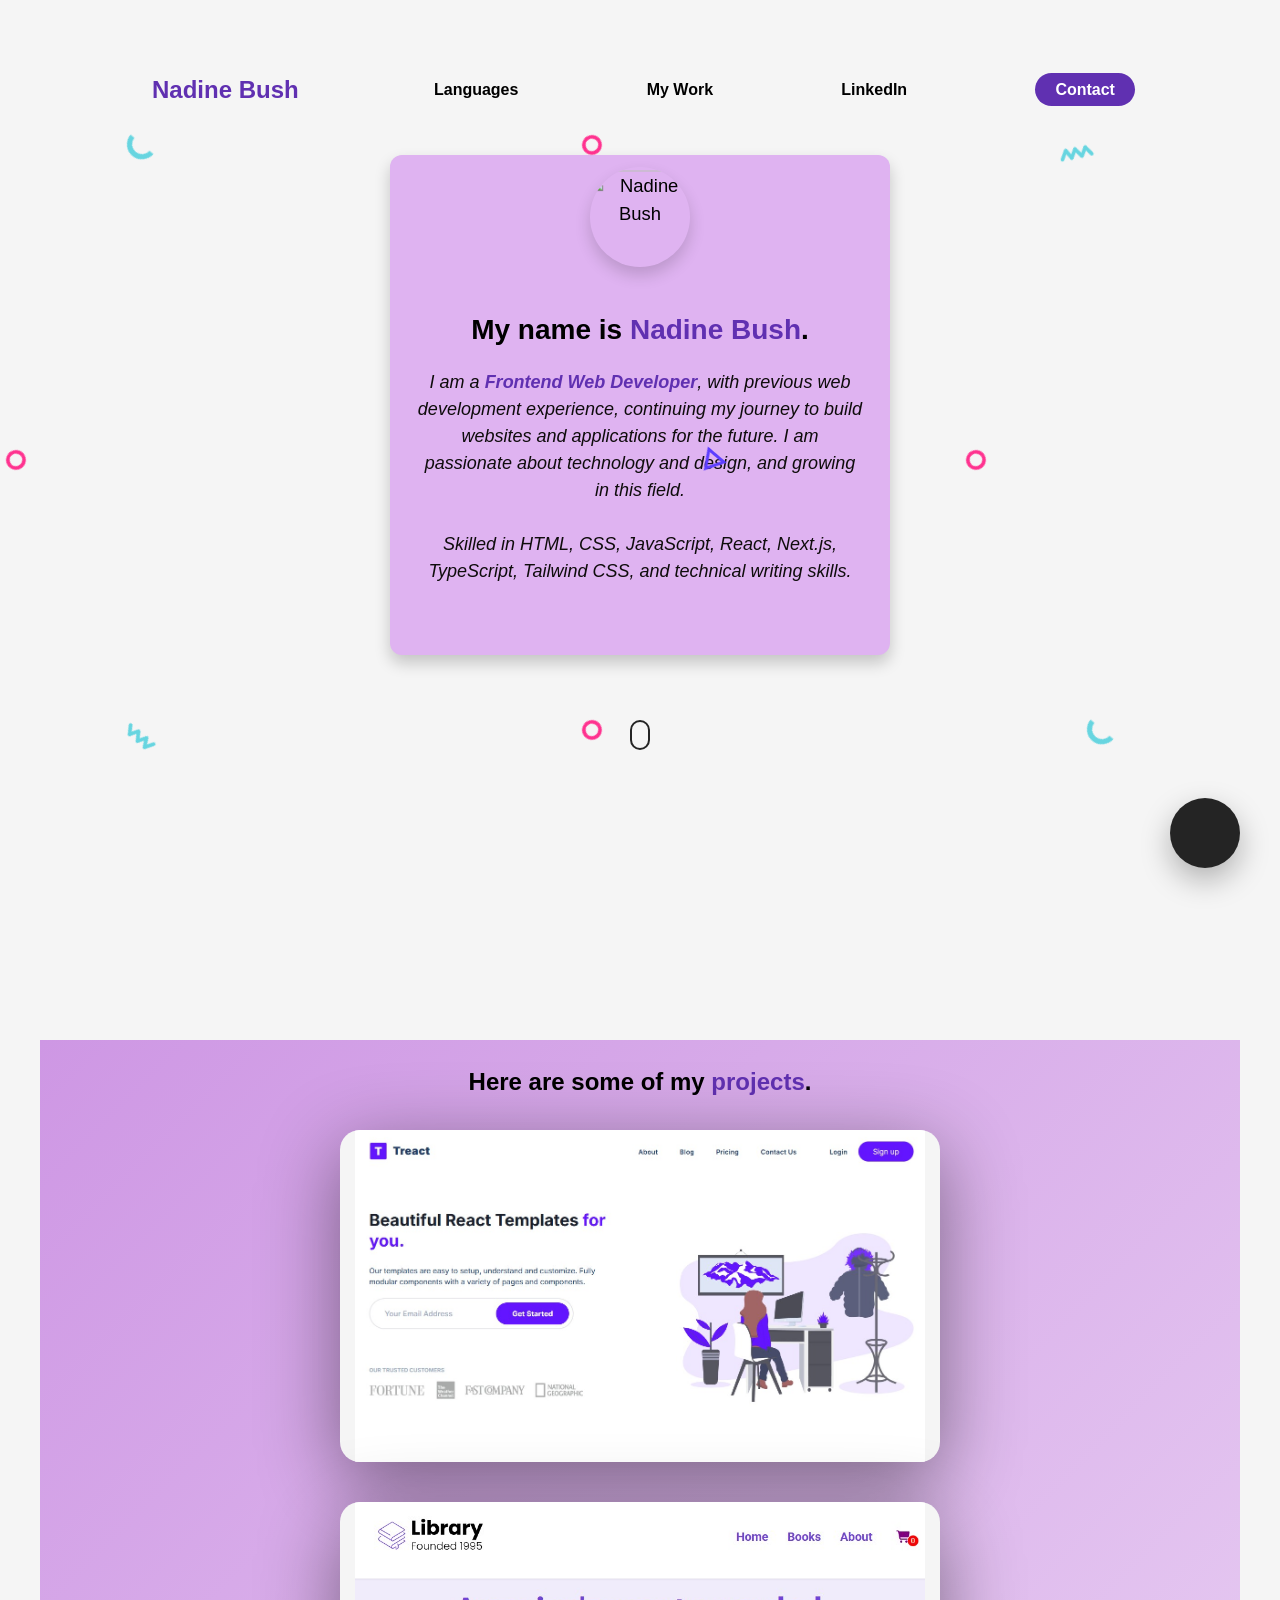
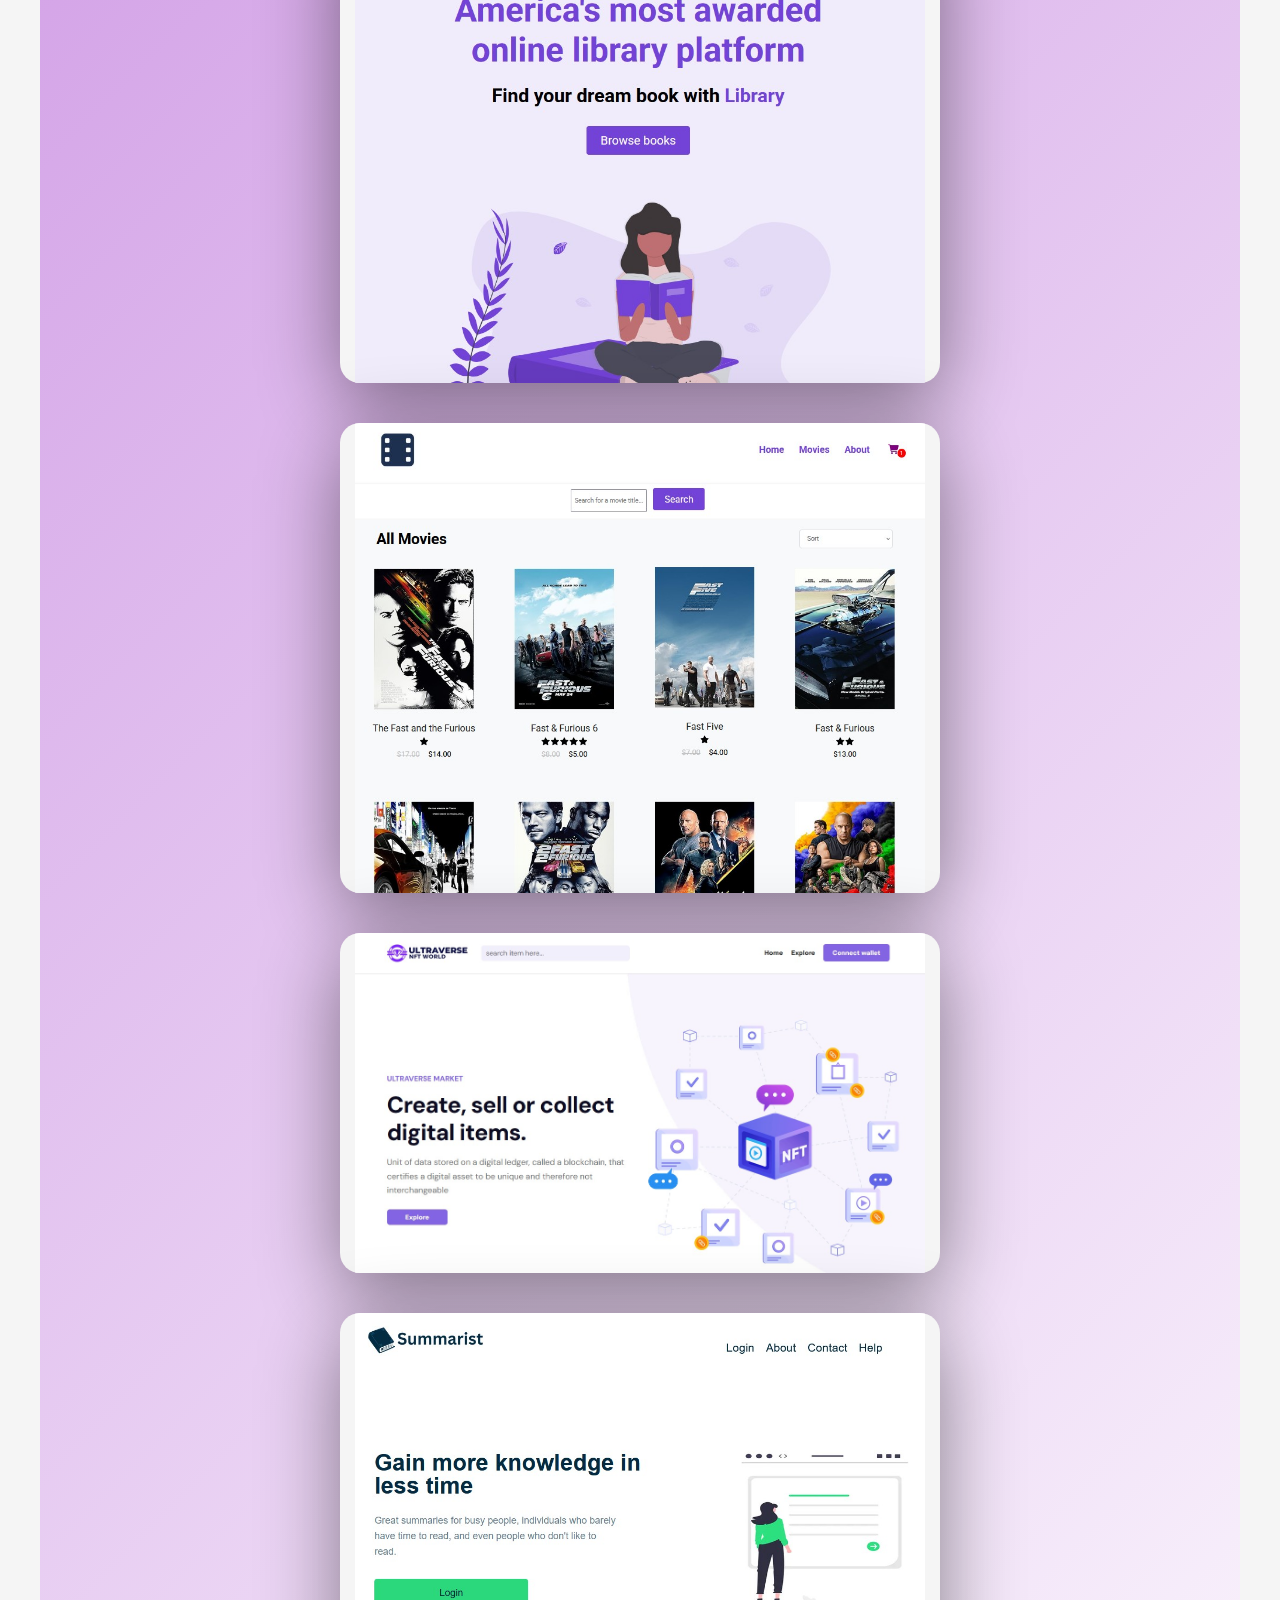
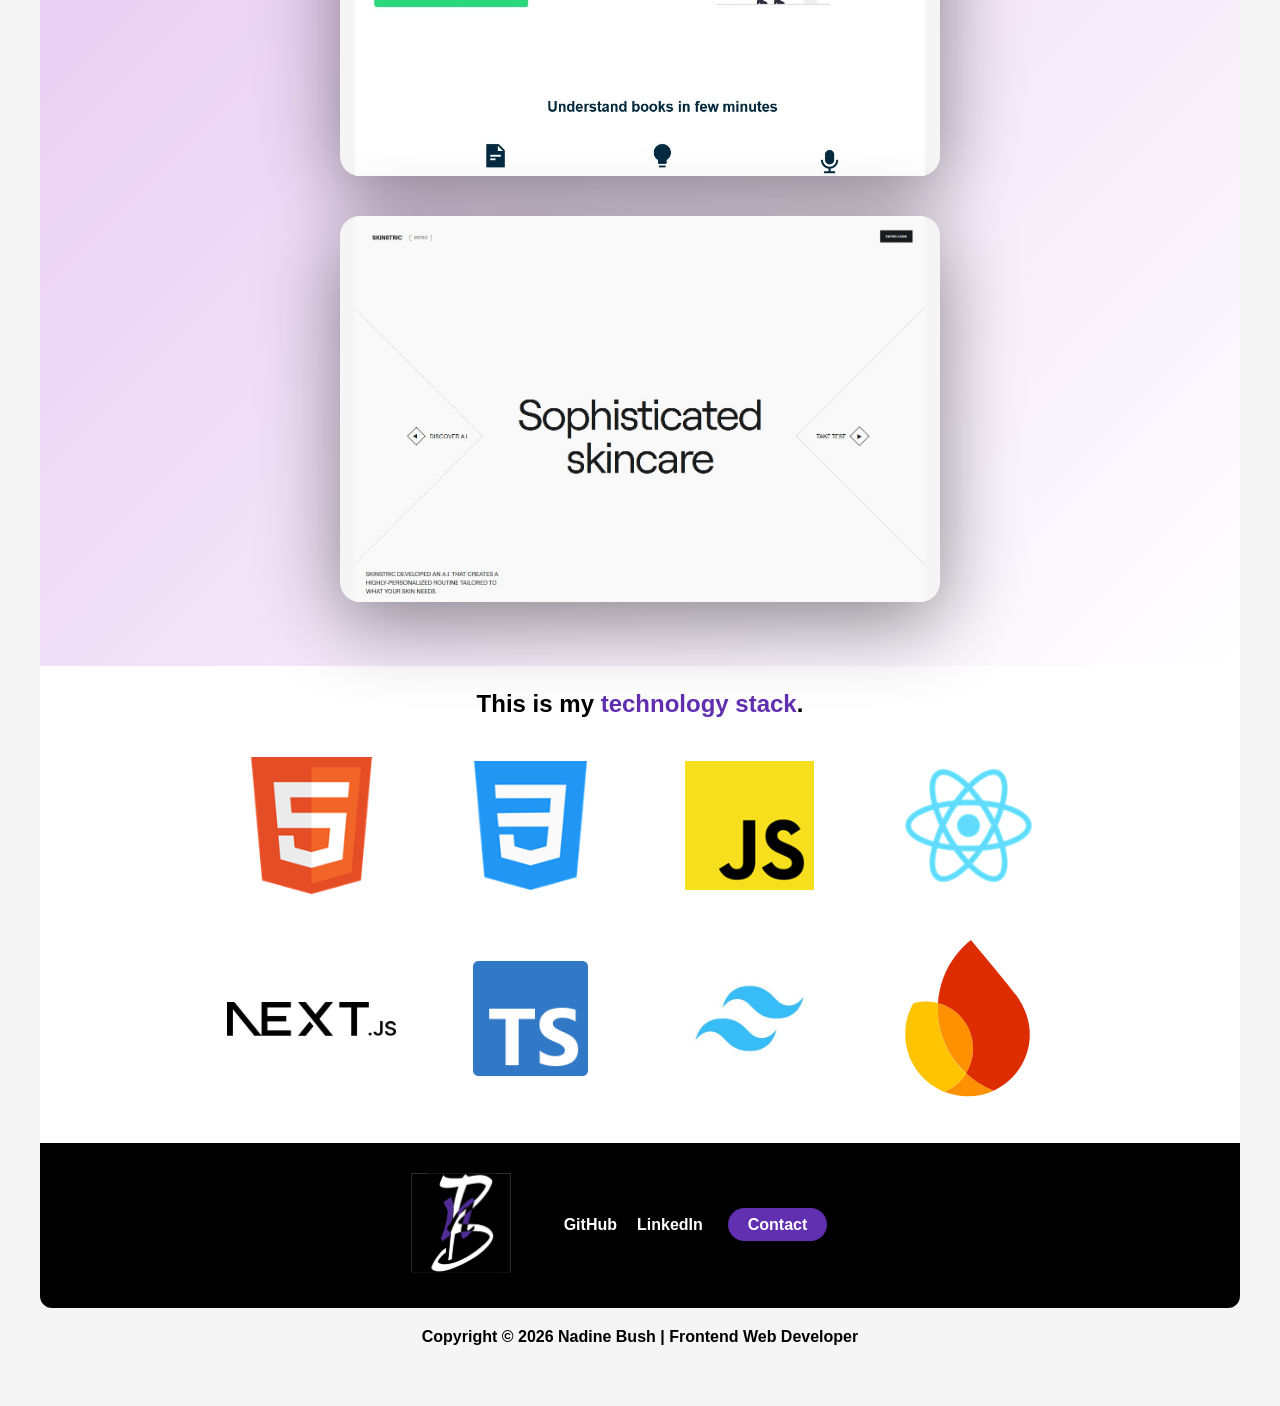
==== commit 183a6033: "Removed middle name, Updated title to Frontend Web Developer" ====
--- a/index.html
+++ b/index.html
@@ -16,7 +16,7 @@
           });
         })();
       </script>
-      <title>Nadine's E-Portfolio</title>
+      <title>Nadine Bush E-Portfolio</title>
   </head>
   <body>
     <header>
@@ -73,7 +73,7 @@
                     <img src="assets/NadineBush.jpg" class="about-me__picture" alt="Nadine Bush">
                   </figure>
                   <br> <h1 class="about-me__info--title">My name is <span>Nadine Bush</span>.</h1>
-                  <p>I am a <span class="text--purple">FrontEnd Software Engineer</span>, with previous web development experience, continuing my journey to build websites and applications for the future. I am passionate about technology and design, and growing in this field.
+                  <p>I am a <span class="text--purple">Frontend Web Developer</span>, with previous web development experience, continuing my journey to build websites and applications for the future. I am passionate about technology and design, and growing in this field.
                     <br><br> Skilled in HTML, CSS, JavaScript, React, Next.js, TypeScript, Tailwind CSS, and technical writing skills.
                   </p></div>
                 <a class="scroll" href="#project">
@@ -91,11 +91,11 @@
       <div class="modal">
         <button class="modal__mobile-exit click" onclick="toggleModal()" aria-label="Close contact dialog">&times;</button>
         <div class="modal__half modal__about">
-          <h3 class="modal__title modal__title--about"><span class="text--black">Here's my</span><span></span> <span text--purple>Journey</span>.</h3>
-          <h4 class="modal__sub-title modal__sub-title--about">FrontEnd Software Engineer <br>Graphic Designer <br>Technical Writer</h4>
+          <h3 class="modal__title modal__title--about"><span class="text--black">Here's my</span><span></span> <span class="text--purple">Journey</span>.</h3>
+          <h4 class="modal__sub-title modal__sub-title--about">Frontend Web Developer <br>Graphic Designer <br>Technical Writer</h4>
           <hr class="hr">
           <p class="modal__para">
-            I am a <span class="text--purple">FrontEnd Software Engineer</span>, with previous web development experience, continuing my journey to build websites and applications for the future. I am passionate about technology and design, and growing in this field.
+            I am a <span class="text--purple">Frontend Web Developer</span>, with previous web development experience, continuing my journey to build websites and applications for the future. I am passionate about technology and design, and growing in this field.
             <br><br> Skilled in HTML, CSS, JavaScript, React, Next.js, TypeScript, Tailwind CSS, and technical writing skills.
           </p>
           <div class="modal__languages">
@@ -333,7 +333,7 @@
                   <img src="./assets/Skinstric.jpg" class="project__img" alt="Project 2">
                   <div class="project__description">
                     <h3 class="project__description--title">Module 12 - Skinstric - Virtual Paid Internship</h3>
-                    <h4 class="project__description--sub-title">React, Next.js, Tailwind CSS, JavaScript, AI-Assisted Development</h4>
+                    <h4 class="project__description--sub-title">React, Next.js, Tailwind CSS, JavaScript</h4>
                     <p class="project__description--para">
                       Real-world project creating a replica of the Skinstric skincare AI app built from scratch with <br/>React and Next.js featuring dynamic content summarization, and API integrations. <br/><br/>
 
@@ -483,5 +483,5 @@
                     >
                       Contact</a></li>
               </div></div></footer>
-    <div class="footer__copyright">Copyright &copy; 2026 Nadine Bush | Frontend Software Engineer</div></div></div>
+    <div class="footer__copyright">Copyright &copy; 2026 Nadine Bush | Frontend Web Developer</div></div></div>
   </body>
--- a/styles.css
+++ b/styles.css
@@ -1106,6 +1106,7 @@
   height: 100px;
   display: flex;
   position: relative;
+  border: "2px black solid";
 }
 
 .footer__copyright,
@@ -1172,7 +1173,7 @@
   }
 
   h1 {
-    font-size: 28px;
+    font-size: 24px;
   }
 
   .about-me__info--para {
@@ -1223,11 +1224,18 @@
   }
 
   .poster h1 {
-    font-size: 24px;
+    font-size: 21px;
   }
 
   .poster p {
-    font-size: 15px;
+    font-size: 14px;
+  }
+
+  .scroll {
+    position: static;
+    align-self: center;
+    margin-top: 24px;
+    transform: none;
   }
 
   .nav__link:not(:last-child) {
@@ -1239,7 +1247,8 @@
     margin-right: auto;
   }
 
-  .project__wrapper {
+  .project .project__wrapper {
+    max-width: 300px;
     border-radius: 0;
   }
 
@@ -1259,14 +1268,19 @@
   }
 
   .project__description--title {
-    font-size: 32px;
+    font-size: 22px;
     line-height: 1;
     text-align: center;
   }
 
   .project__description--sub-title {
+    font-size: 13px;
     text-align: center;
     margin: 12px 0;
+  }
+
+  .section__title {
+    font-size: 24px;
   }
 
   .modal {
@@ -1327,15 +1341,15 @@
   }
 
   .modal__title {
-    font-size: 22px;
+    font-size: 20px;
   }
 
   .modal__sub-title {
     margin: 10px 0 18px;
-    font-size: 15px;
+    font-size: 14px;
   }
 
   .modal__para {
-    font-size: 14px;
+    font-size: 13px;
   }
 }
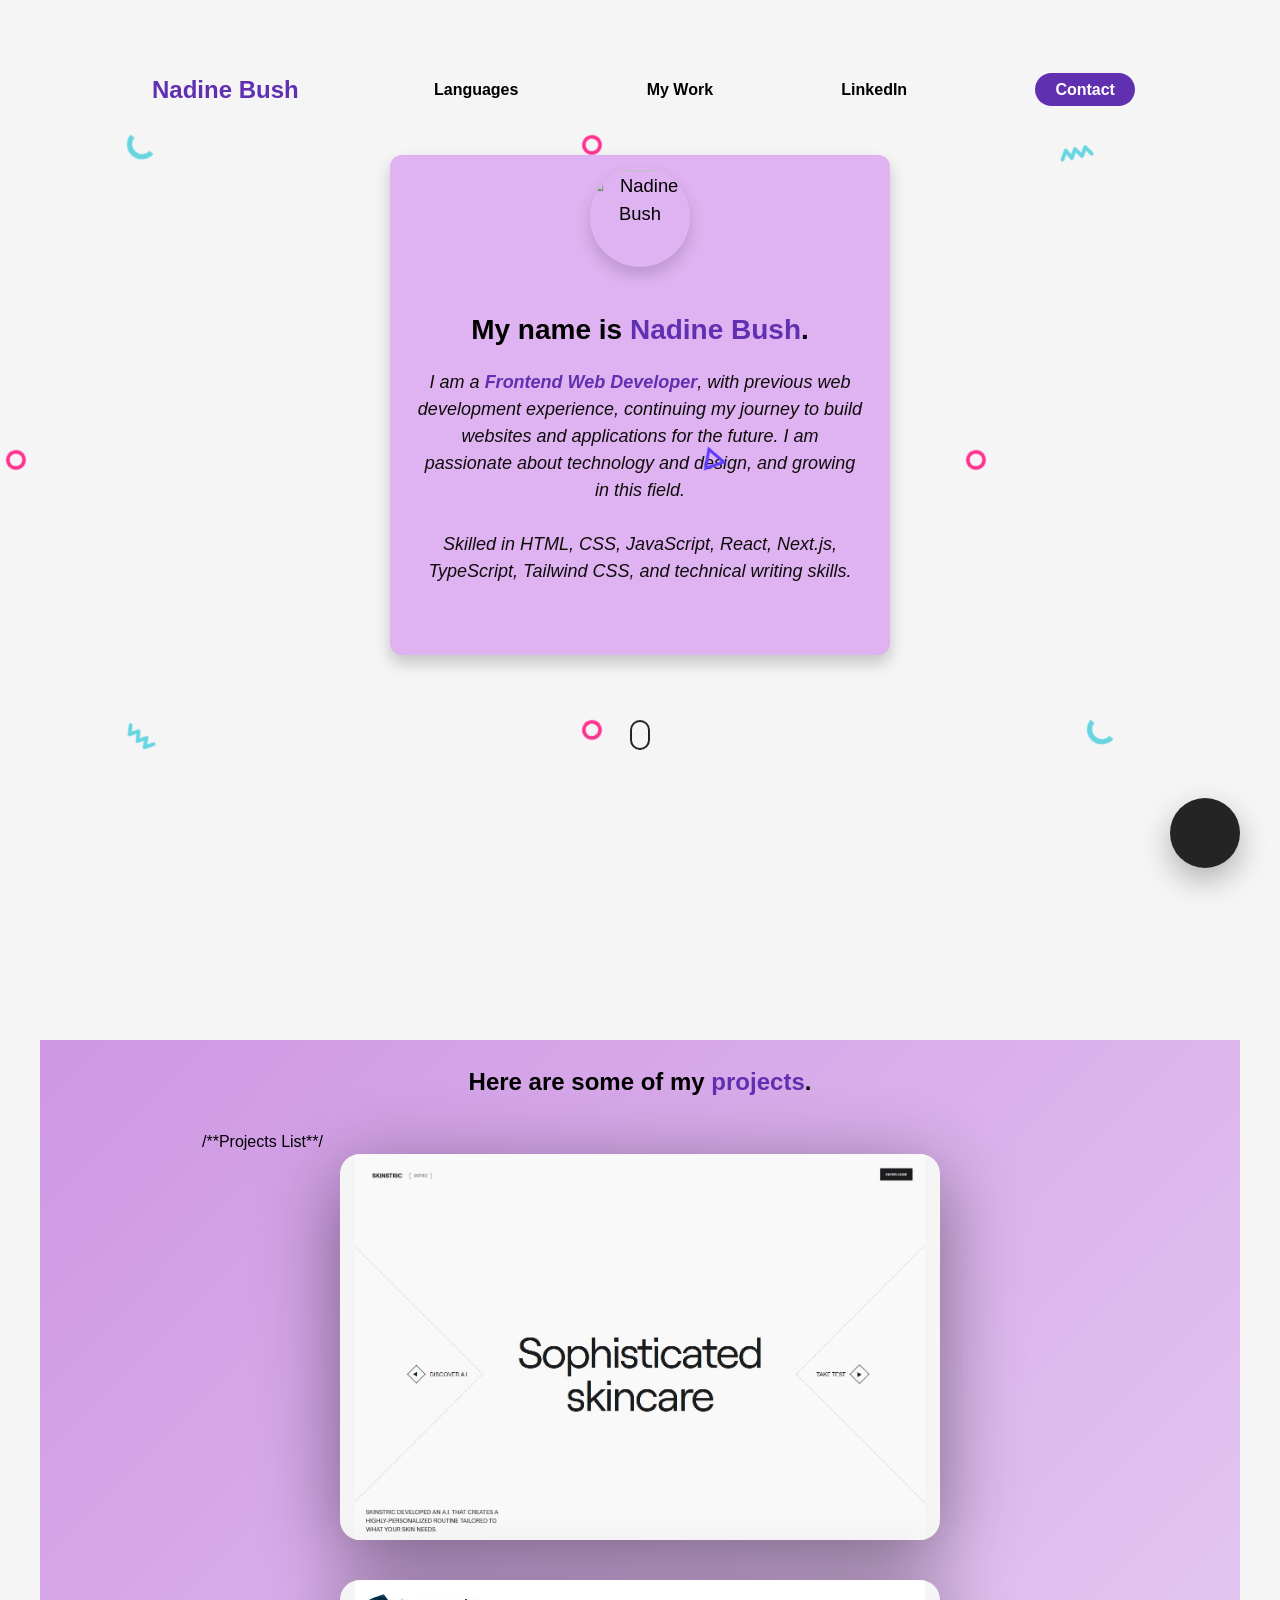
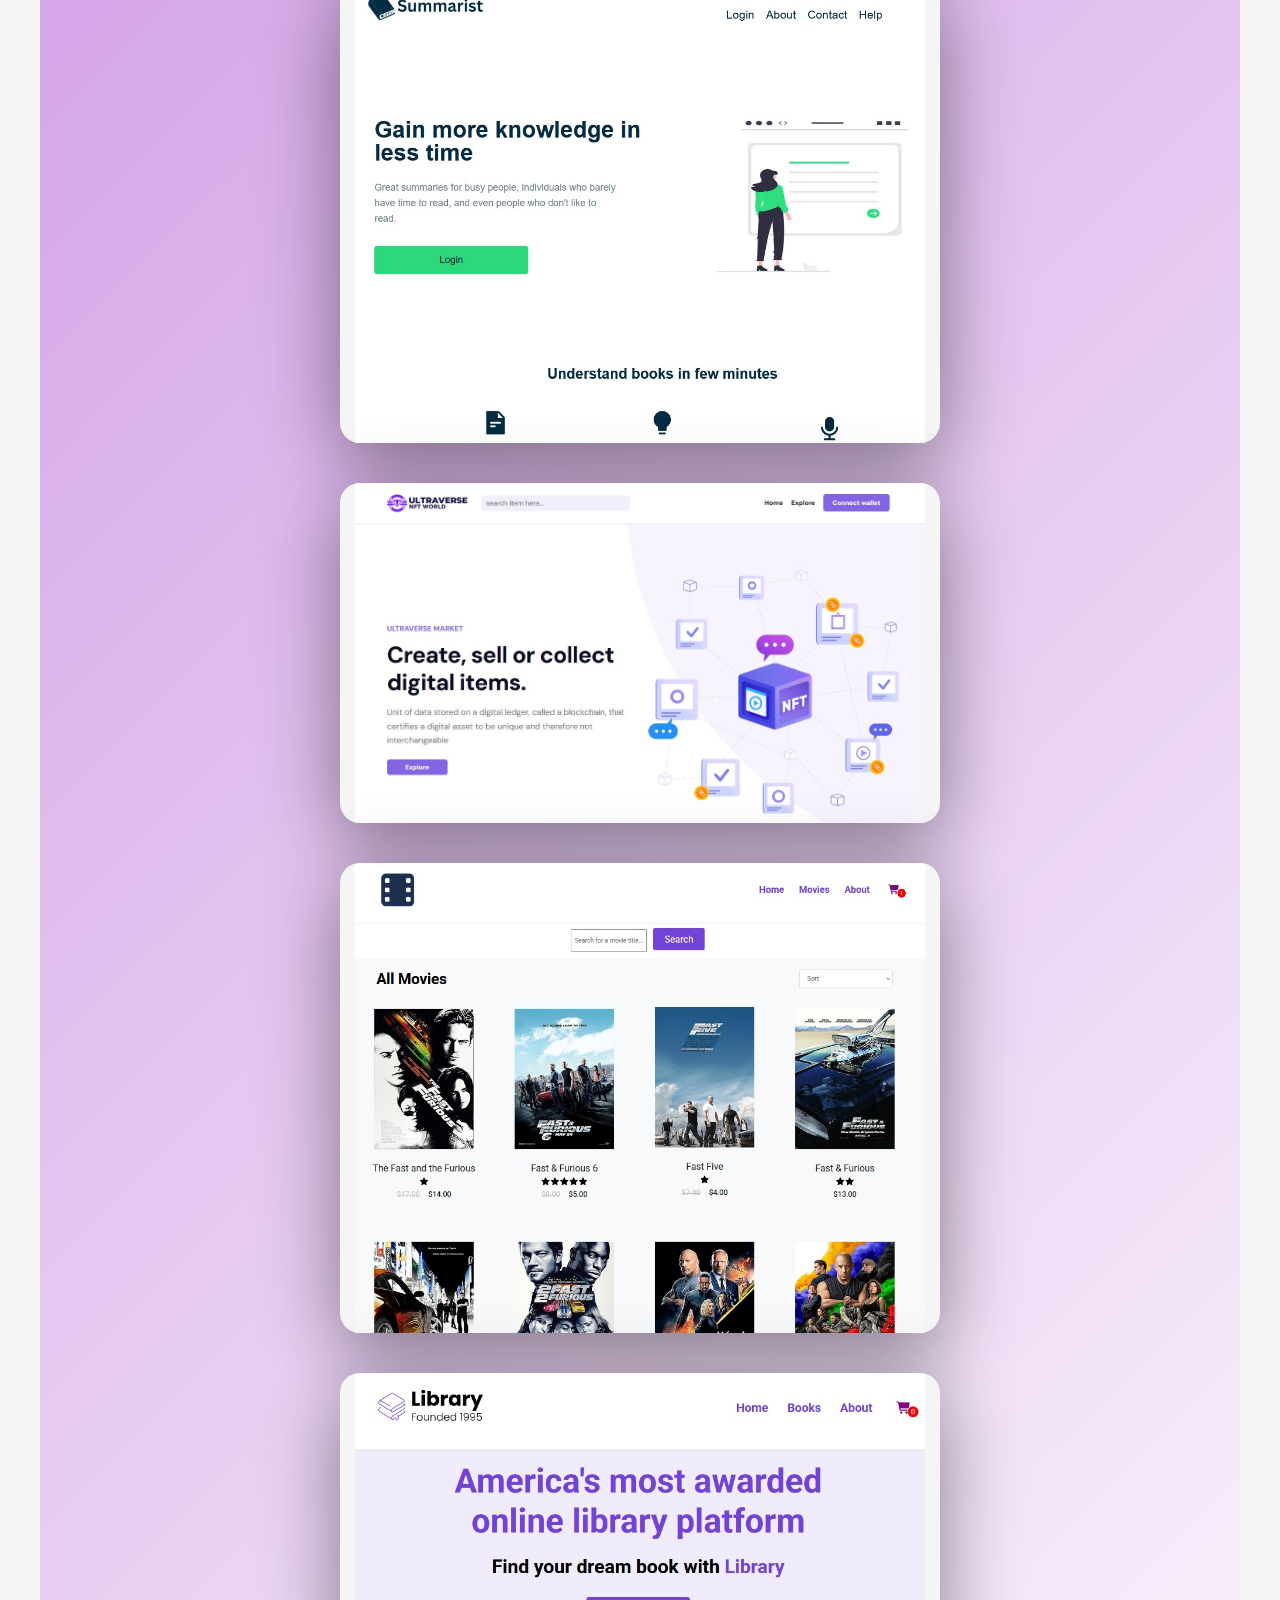
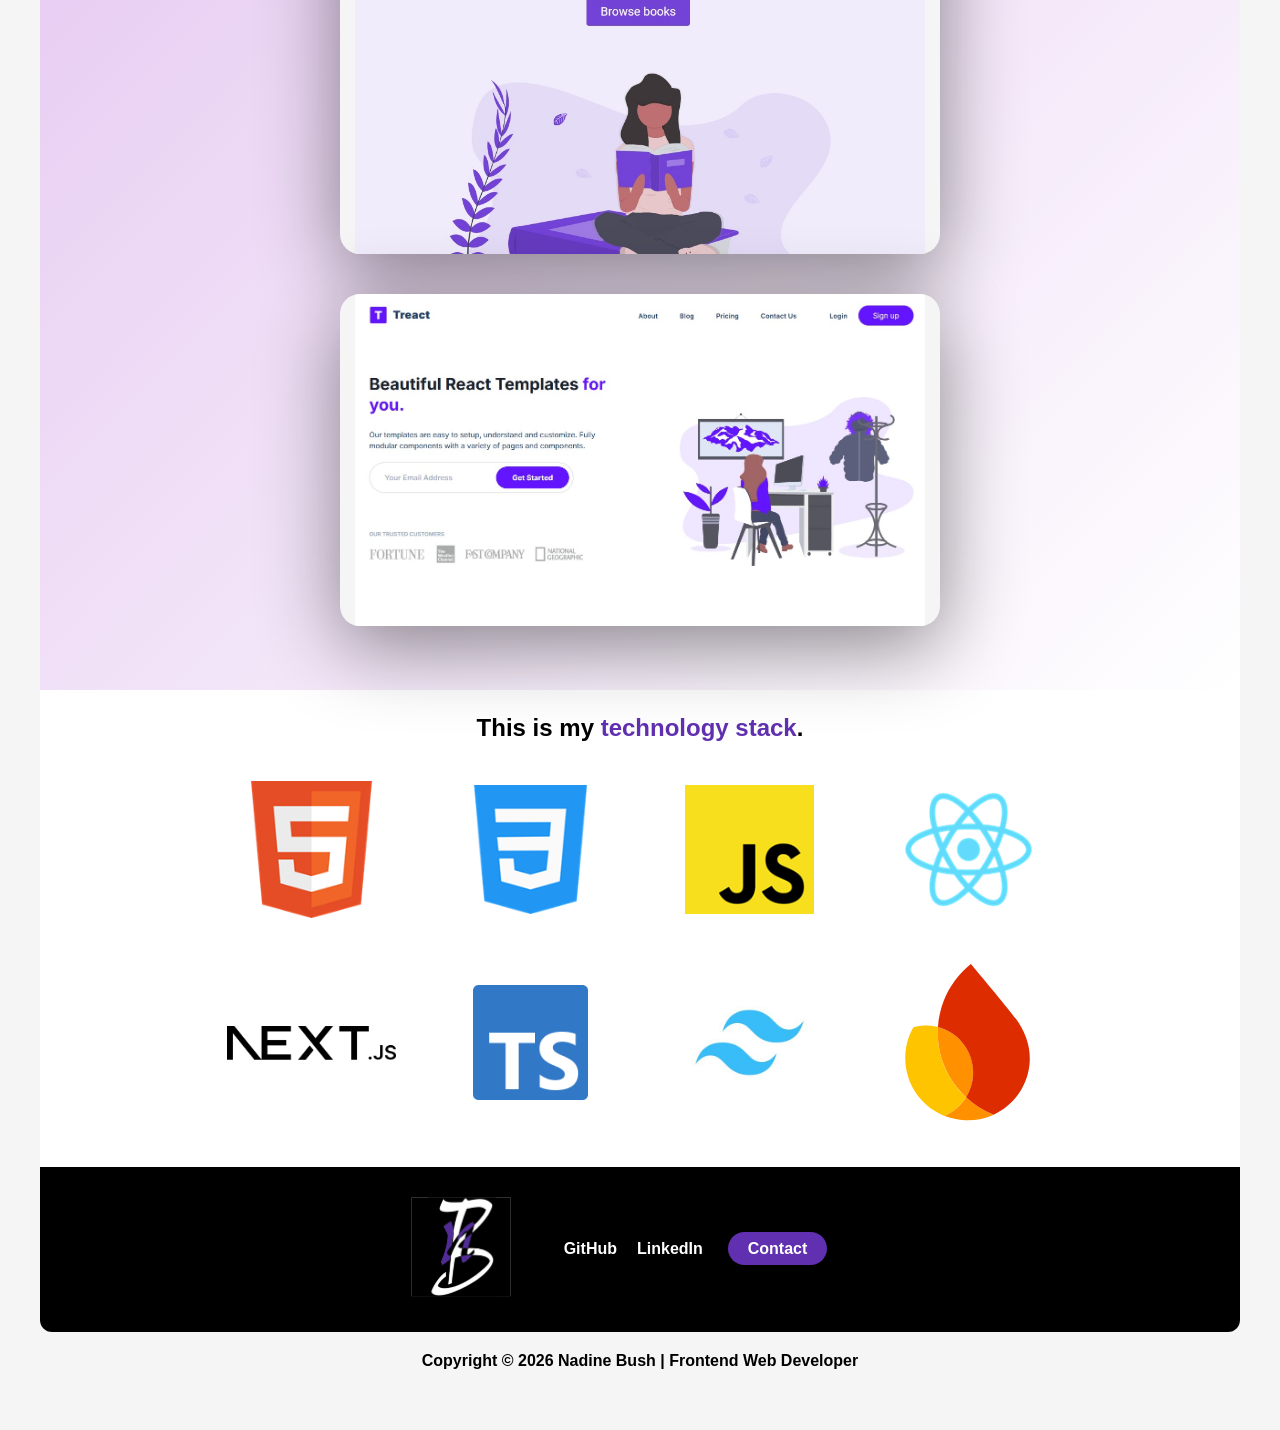
==== commit 17ce68bf: "Reverse ordered projects Skinstric on top" ====
--- a/index.html
+++ b/index.html
@@ -223,111 +223,14 @@
           <div class="row">
             <h1 class="section__title">Here are some of my <span class="text--purple">projects</span>.</h1>
             <ul class="project__list">
-              <li class="project">
-                <div class="project__wrapper project1">
-                  <img src="assets/Treact.jpg" class="project__img" alt="Module 3 Final Project Preview">
-                  <div class="project__description">
-                    <h3 class="project__description--title">Module 3 - Treact - Final Project </h3>
-                    <h4 class="project__description--sub-title">
-                      HTML, CSS, Responsive Design
-                    </h4>
-                    <p class="project__description--para">
-                      Responsive front-end project demonstrating layout structure, clean sections, user-friendly navigation, and polished styling.
-                    </p>
-                    <div class="project__description--links">
-                    <a href="https://nbush71.github.io/Treact2/" class="project__description--link" alt="Treact Project"><span class="text--white">Treact Project</span>
-                        </a>
-                      <a href="http://www.github.com/nbush71/Treact2" target="_blank" class="project__description--link">
-                        <i class="fa-brands fa-github"></i>
-                      </a>
-                    </div>
-                  </div>
-                </div>
-              </li>
-              <li class="project">
-                <div class="project__wrapper project2">
-                  <img src="./assets/React_Library.jpg" class="project__img" alt="Project 2">
-                  <div class="project__description">
-                    <h3 class="project__description--title">Module 6 - Library - E-Commerce App with React</h3>
-                    <h4 class="project__description--sub-title">HTML3, CSS3, JavaScript, React</h4>
-                    <p class="project__description--para">
-                      A e-commerce library app built with React featuring dynamic book browsing, API-driven <br/>filtering, and a fully functional shopping cart. <br/><br/>
-                      Built with modular components for navigation, highlights, featured books, and more, with responsive loading states throughout. Using GitHub and Vercel to host.
-                    </p>
-                    <div class="project__description--links">
-                      <a href="https://www.github.com/nbush71" target="_blank" class="project__description--link">
-                        <i class="fa-brands fa-github"></i>
-                      </a>
-                      <a href="https://e-com-react-self.vercel.app" class="project__description--link">
-                        <i class="fa-brands fa-react"></i> React App
-                      </a>
-                    </div>
-                  </div>
-                </div>
-              </li>
-              <li class="project">
-                <div class="project__wrapper project2">
-                  <img src="./assets/Movies_React.jpg" class="project__img" alt="Project 2">
-                  <div class="project__description">
-                    <h3 class="project__description--title">Module 7 - Movie Search App with React</h3>
-                    <h4 class="project__description--sub-title">HTML3, CSS3, JavaScript, React</h4>
-                    <p class="project__description--para">
-                      A Movie Search app built with React featuring dynamic movie browsing, API-driven <br/> filtering, and shopping cart. <br/><br/>
-                      Built with modular components for navigation, featured movies, filtering, and more, <br/> with responsive loading states throughout. Using GitHub and Vercel to host.
-                    </p>
-                    <div class="project__description--links">
-                      <a href="https://www.github.com/nbush71" target="_blank" class="project__description--link">
-                        <i class="fa-brands fa-github"></i>
-                      </a>
-                      <a href="https://movies-react-ashy-eight.vercel.app/" class="project__description--link">
-                        <i class="fa-brands fa-react"></i> React App
-                      </a>
-                    </div>
-                  </div>
-                </div>
-              </li>
-              <li class="project">
-                <div class="project__wrapper project2">
-                  <img src="./assets/Ultraverse.jpg" class="project__img" alt="Project 2">
-                  <div class="project__description">
-                    <h3 class="project__description--title">Module 8 - Ultraverse - Virtual Internship</h3>
-                    <h4 class="project__description--sub-title">React, HTML, CSS, JavaScript, GitHub and Vercel.</h4>
-                    <p class="project__description--para">
-                      The Ultraverse NFT World app built with React featuring dynamic content <br/> summarization, and API integration. <br/><br/>
-                      Built with modular components for navigation, featured content, search, carousel, <br/> timer and more, with responsive loading states throughout. Using GitHub and Vercel to host.
-                    </p>
-                    <div class="project__description--links">
-                      <a href="https://www.github.com/nbush71" target="_blank" class="project__description--link">
-                        <i class="fa-brands fa-github"></i>
-                      </a>
-                      <a href="https://nadine-internship.vercel.app/" class="project__description--link">
-                        <i class="fa-brands fa-react"></i> React App
-                      </a>
-                    </div>
-                  </div>
-                </div>
-              </li>
-              <li class="project">
-                <div class="project__wrapper project2">
-                  <img src="./assets/Summarist.jpg" class="project__img" alt="Project 2">
-                  <div class="project__description">
-                    <h3 class="project__description--title">Module 9 - Summarist - Advanced Virtual Internship </h3>
-                    <h4 class="project__description--sub-title">React, Next.js, Tailwind CSS, JavaScript, Stripe, Redux, React-Icons, Firebase + Authentication, and Vercel</h4>
-                    <p class="project__description--para">
-                      A Summarist app built with React and Next.js featuring dynamic content <br/>summarization, API integration, and user authentication. <br/><br/>
-                      Built with modular components for navigation, featured content, login, search,<br/> and more, with responsive loading states throughout. Using GitHub and Vercel to host.
-                    </p>
-                    <div class="project__description--links">
-                      <a href="https://www.github.com/nbush71" target="_blank" class="project__description--link">
-                        <i class="fa-brands fa-github"></i>
-                      </a>
-                      <a href="https://adv-internship2.vercel.app/" class="project__description--link">
-                        <i class="fa-brands fa-react"></i> React App
-                      </a>
-                    </div>
-                  </div>
-                </div>
-              </li>
+             
+              /**Projects List**/
+              
+              
+              
+              
+              
+              
               <li class="project">
                 <div class="project__wrapper project2">
                   <img src="./assets/Skinstric.jpg" class="project__img" alt="Project 2">
@@ -347,6 +250,117 @@
                         <i class="fa-brands fa-react"></i> React App
                       </a>
                       <a href="http://skintric.ai/" target="_blank" class="project__description--link">Skinstric AI</a>
+                    </div>
+                  </div>
+                </div>
+              </li>
+
+              <li class="project">
+                <div class="project__wrapper project2">
+                  <img src="./assets/Summarist.jpg" class="project__img" alt="Project 2">
+                  <div class="project__description">
+                    <h3 class="project__description--title">Module 9 - Summarist - Advanced Virtual Internship </h3>
+                    <h4 class="project__description--sub-title">React, Next.js, Tailwind CSS, JavaScript, Stripe, Redux, React-Icons, Firebase + Authentication, and Vercel</h4>
+                    <p class="project__description--para">
+                      A Summarist app built with React and Next.js featuring dynamic content <br/>summarization, API integration, and user authentication. <br/><br/>
+                      Built with modular components for navigation, featured content, login, search,<br/> and more, with responsive loading states throughout. Using GitHub and Vercel to host.
+                    </p>
+                    <div class="project__description--links">
+                      <a href="https://www.github.com/nbush71" target="_blank" class="project__description--link">
+                        <i class="fa-brands fa-github"></i>
+                      </a>
+                      <a href="https://adv-internship2.vercel.app/" class="project__description--link">
+                        <i class="fa-brands fa-react"></i> React App
+                      </a>
+                    </div>
+                  </div>
+                </div>
+              </li>
+              
+              <li class="project">
+                <div class="project__wrapper project2">
+                  <img src="./assets/Ultraverse.jpg" class="project__img" alt="Project 2">
+                  <div class="project__description">
+                    <h3 class="project__description--title">Module 8 - Ultraverse - Virtual Internship</h3>
+                    <h4 class="project__description--sub-title">React, HTML, CSS, JavaScript, GitHub and Vercel.</h4>
+                    <p class="project__description--para">
+                      The Ultraverse NFT World app built with React featuring dynamic content <br/> summarization, and API integration. <br/><br/>
+                      Built with modular components for navigation, featured content, search, carousel, <br/> timer and more, with responsive loading states throughout. Using GitHub and Vercel to host.
+                    </p>
+                    <div class="project__description--links">
+                      <a href="https://www.github.com/nbush71" target="_blank" class="project__description--link">
+                        <i class="fa-brands fa-github"></i>
+                      </a>
+                      <a href="https://nadine-internship.vercel.app/" class="project__description--link">
+                        <i class="fa-brands fa-react"></i> React App
+                      </a>
+                    </div>
+                  </div>
+                </div>
+              </li>
+
+              
+
+              <li class="project">
+                <div class="project__wrapper project2">
+                  <img src="./assets/Movies_React.jpg" class="project__img" alt="Project 2">
+                  <div class="project__description">
+                    <h3 class="project__description--title">Module 7 - Movie Search App with React</h3>
+                    <h4 class="project__description--sub-title">HTML3, CSS3, JavaScript, React</h4>
+                    <p class="project__description--para">
+                      A Movie Search app built with React featuring dynamic movie browsing, API-driven <br/> filtering, and shopping cart. <br/><br/>
+                      Built with modular components for navigation, featured movies, filtering, and more, <br/> with responsive loading states throughout. Using GitHub and Vercel to host.
+                    </p>
+                    <div class="project__description--links">
+                      <a href="https://www.github.com/nbush71" target="_blank" class="project__description--link">
+                        <i class="fa-brands fa-github"></i>
+                      </a>
+                      <a href="https://movies-react-ashy-eight.vercel.app/" class="project__description--link">
+                        <i class="fa-brands fa-react"></i> React App
+                      </a>
+                    </div>
+                  </div>
+                </div>
+              </li>
+
+              <li class="project">
+                <div class="project__wrapper project2">
+                  <img src="./assets/React_Library.jpg" class="project__img" alt="Project 2">
+                  <div class="project__description">
+                    <h3 class="project__description--title">Module 6 - Library - E-Commerce App with React</h3>
+                    <h4 class="project__description--sub-title">HTML3, CSS3, JavaScript, React</h4>
+                    <p class="project__description--para">
+                      A e-commerce library app built with React featuring dynamic book browsing, API-driven <br/>filtering, and a fully functional shopping cart. <br/><br/>
+                      Built with modular components for navigation, highlights, featured books, and more, with responsive loading states throughout. Using GitHub and Vercel to host.
+                    </p>
+                    <div class="project__description--links">
+                      <a href="https://www.github.com/nbush71" target="_blank" class="project__description--link">
+                        <i class="fa-brands fa-github"></i>
+                      </a>
+                      <a href="https://e-com-react-self.vercel.app" class="project__description--link">
+                        <i class="fa-brands fa-react"></i> React App
+                      </a>
+                    </div>
+                  </div>
+                </div>
+              </li>
+              <li class="project">
+                <div class="project__wrapper project1">
+                  <img src="assets/Treact.jpg" class="project__img" alt="Module 3 Final Project Preview">
+                  <div class="project__description">
+                    <h3 class="project__description--title">Module 3 - Treact - Final Project </h3>
+                    <h4 class="project__description--sub-title">
+                      HTML, CSS, Responsive Design
+                    </h4>
+                    <p class="project__description--para">
+                      Responsive front-end project demonstrating layout structure, clean sections, user-friendly navigation, and polished styling.
+                    </p>
+                    <div class="project__description--links">
+                      <a href="https://nbush71.github.io/Treact2/" class="project__description--link" alt="Treact Project"><span class="text--white">Treact Project</span>
+                      </a>
+                      <a href="http://www.github.com/nbush71/Treact2" target="_blank" class="project__description--link">
+                        <i class="fa-brands fa-github"></i>
+                      </a>
                     </div>
                   </div>
                 </div>
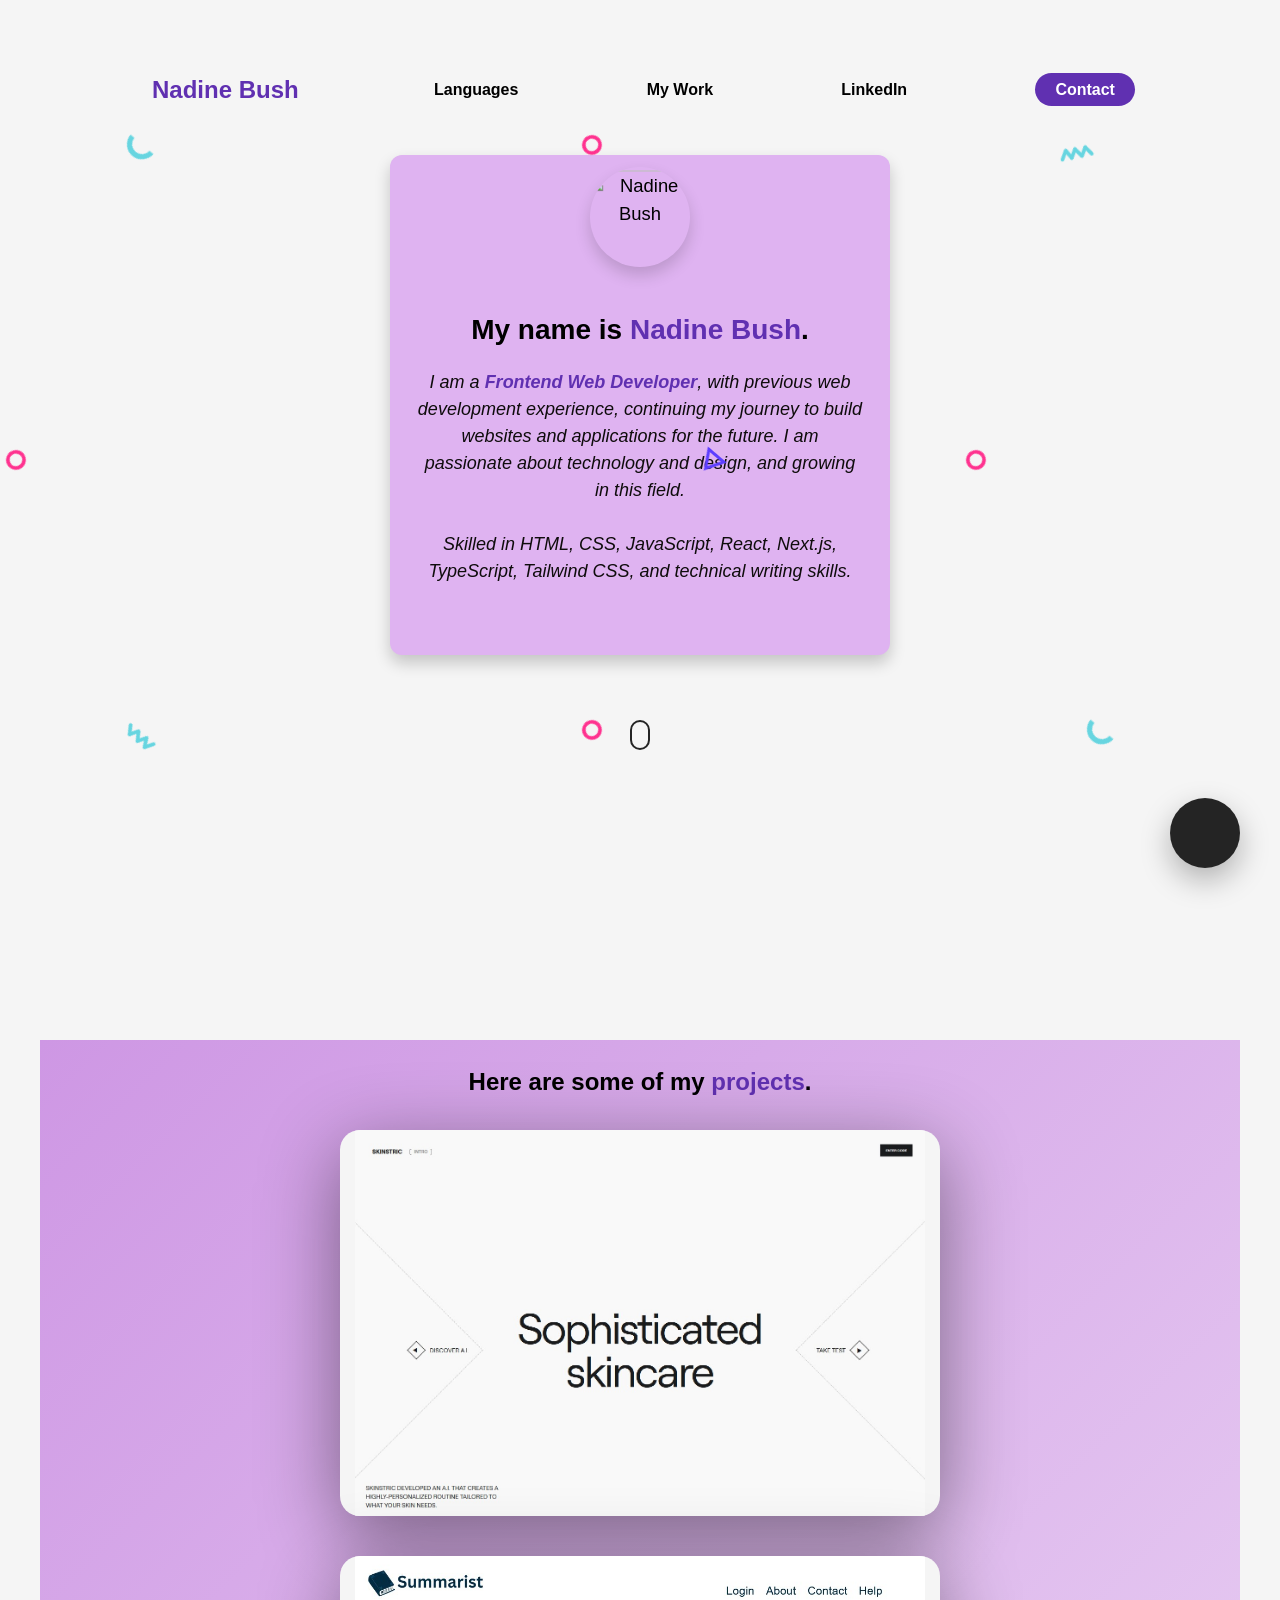
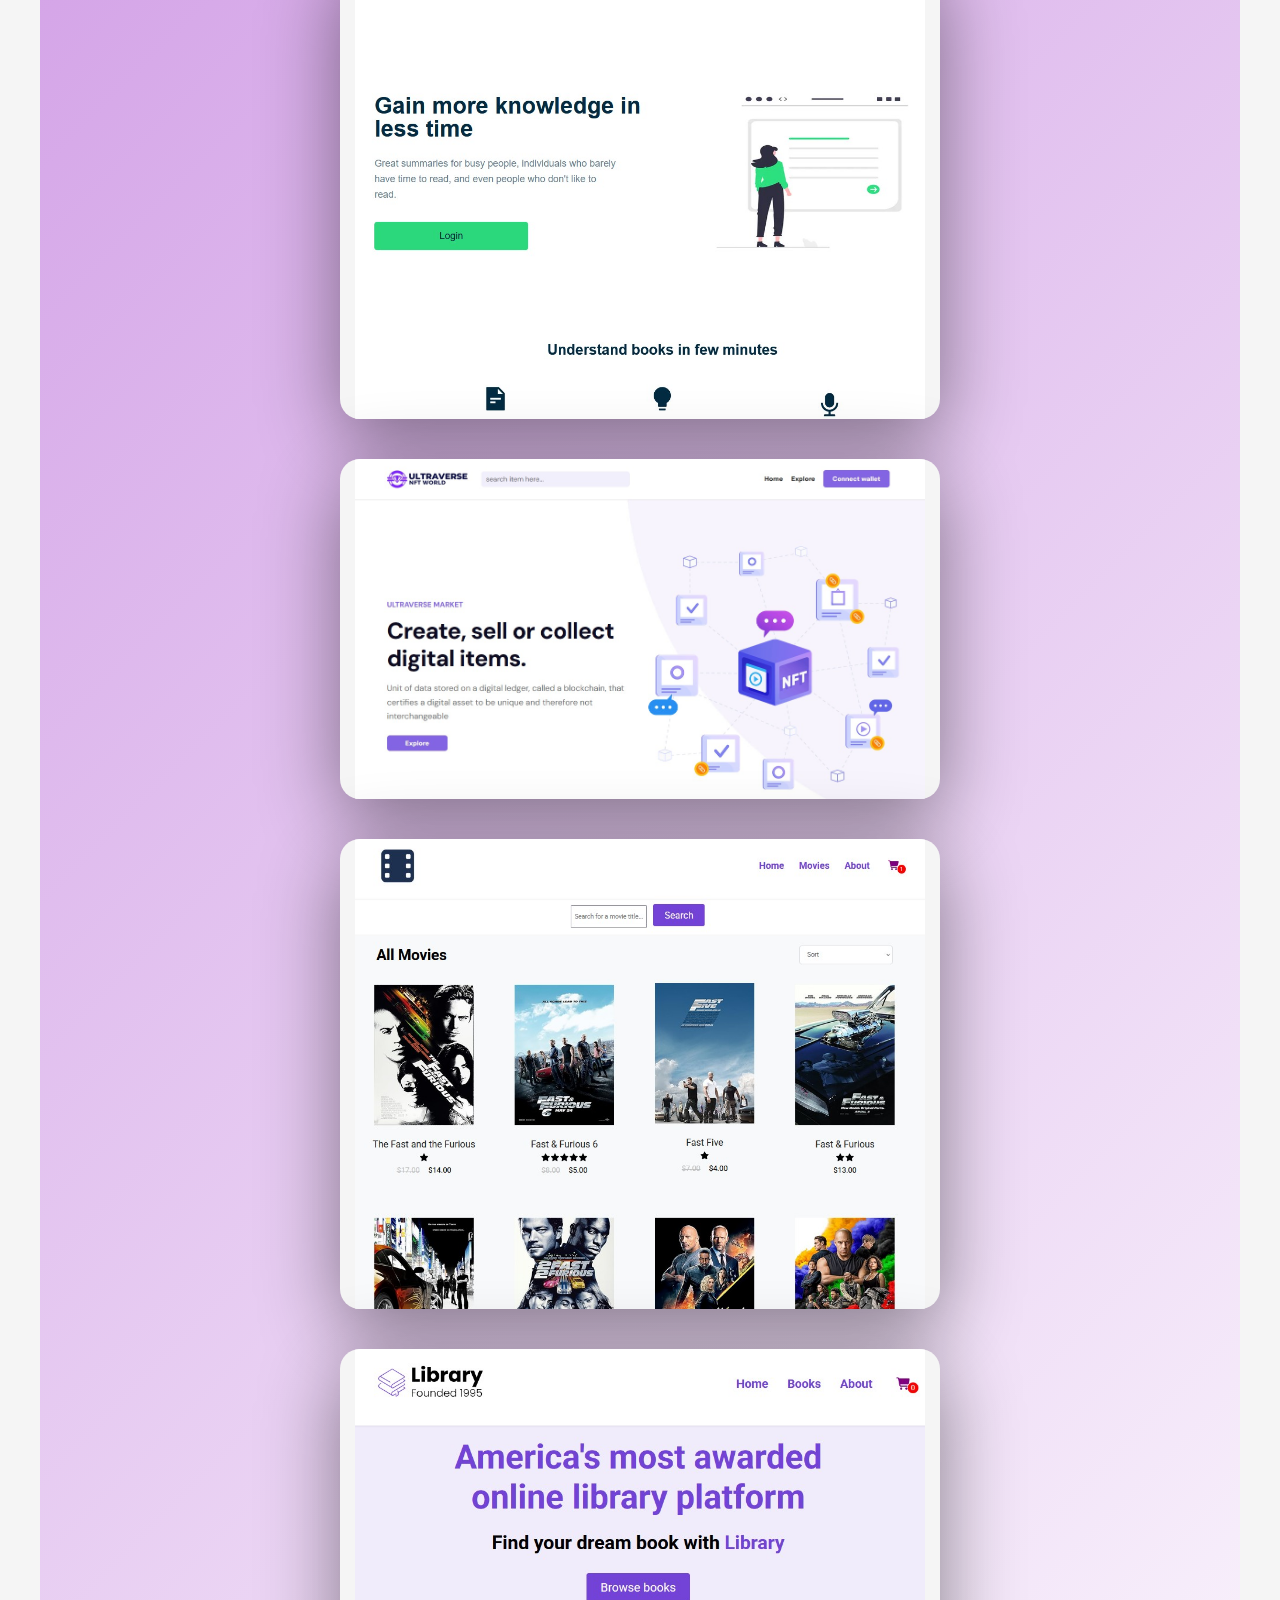
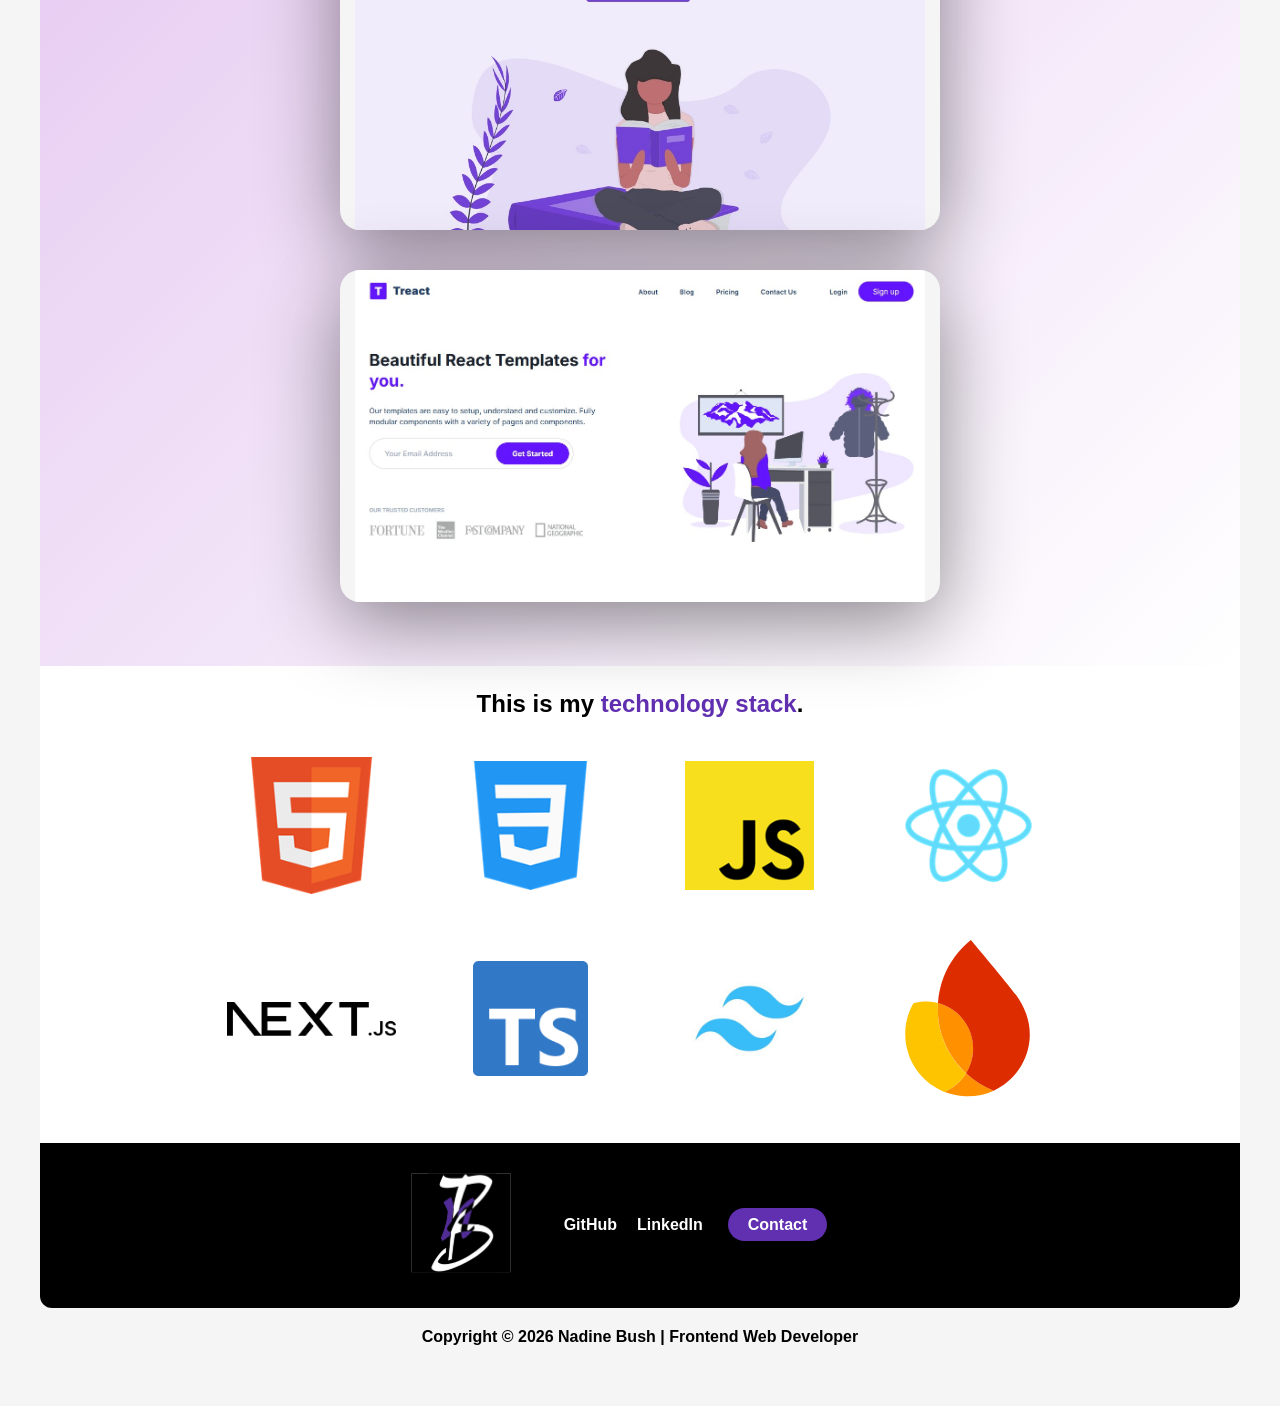
==== commit b1c9f624: "Removed typo" ====
--- a/index.html
+++ b/index.html
@@ -224,13 +224,6 @@
             <h1 class="section__title">Here are some of my <span class="text--purple">projects</span>.</h1>
             <ul class="project__list">
              
-              /**Projects List**/
-              
-              
-              
-              
-              
-              
               <li class="project">
                 <div class="project__wrapper project2">
                   <img src="./assets/Skinstric.jpg" class="project__img" alt="Project 2">
@@ -276,7 +269,7 @@
                   </div>
                 </div>
               </li>
-              
+
               <li class="project">
                 <div class="project__wrapper project2">
                   <img src="./assets/Ultraverse.jpg" class="project__img" alt="Project 2">
